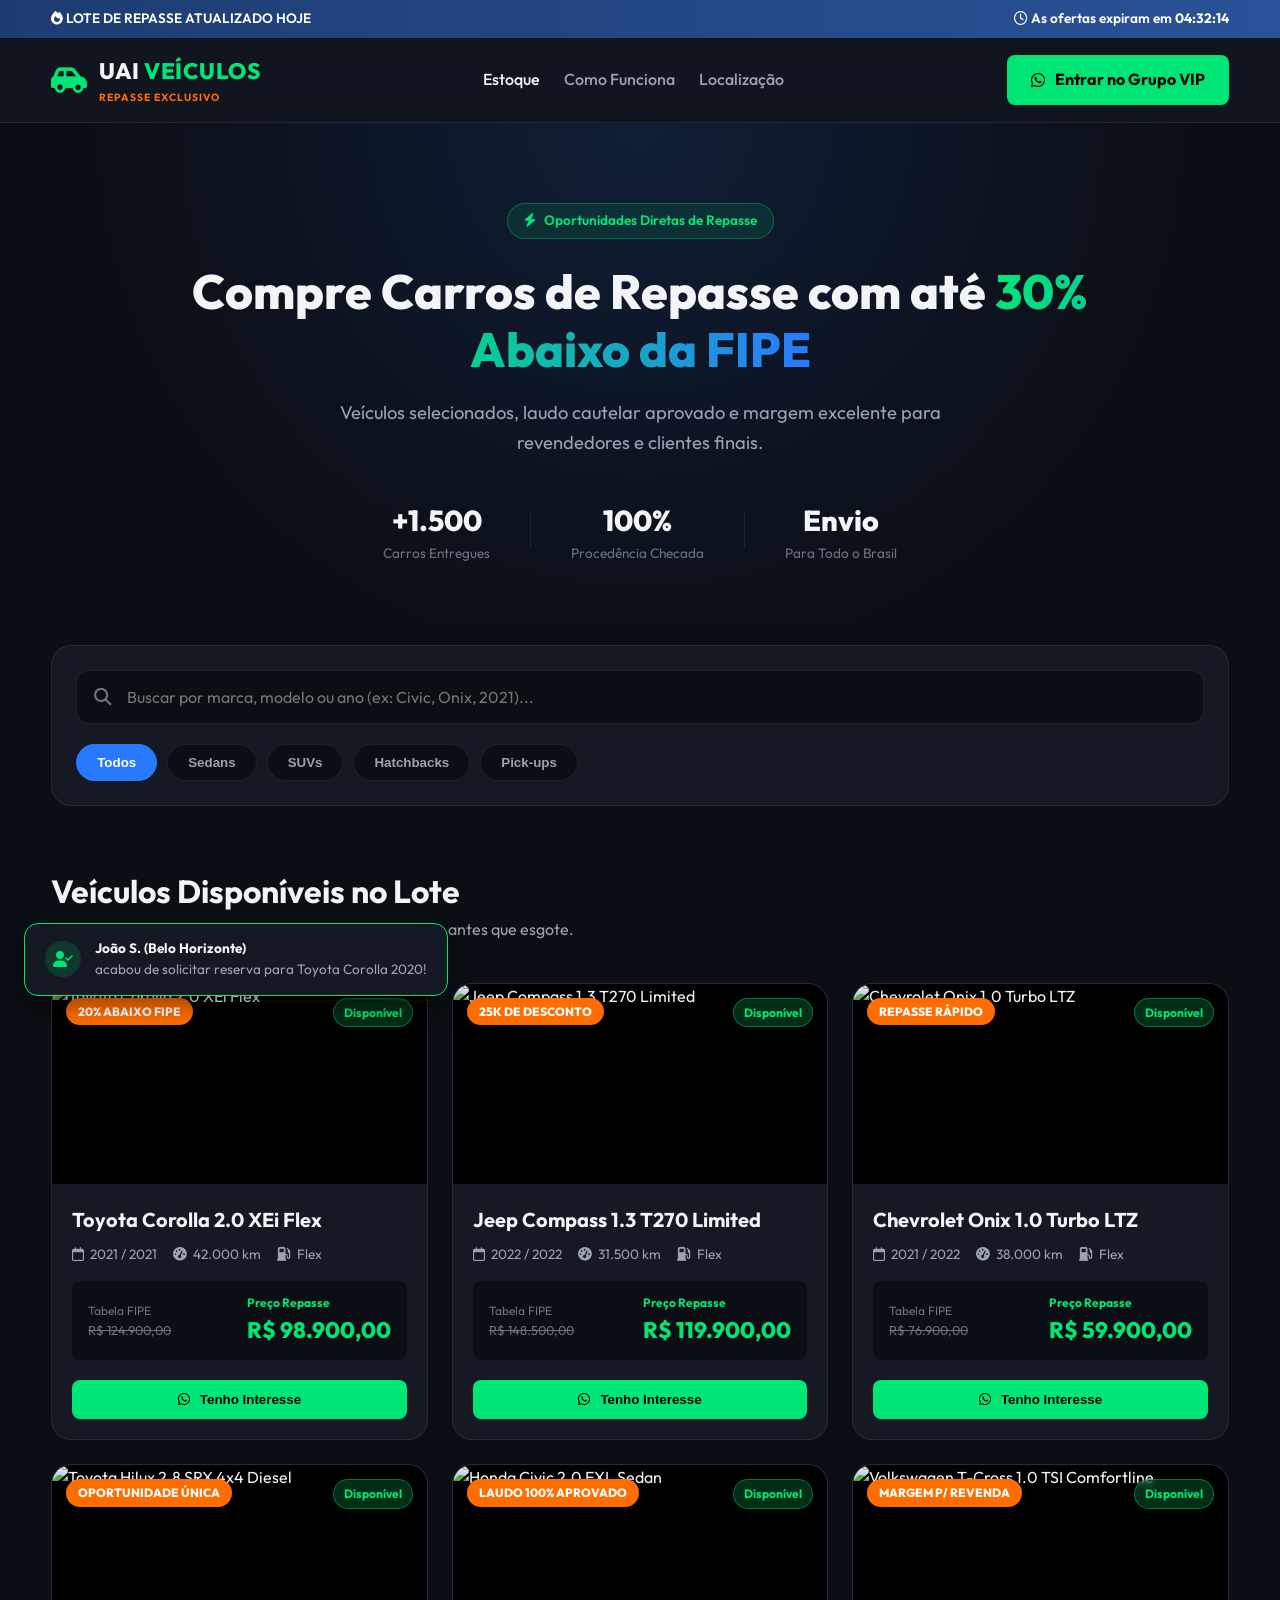
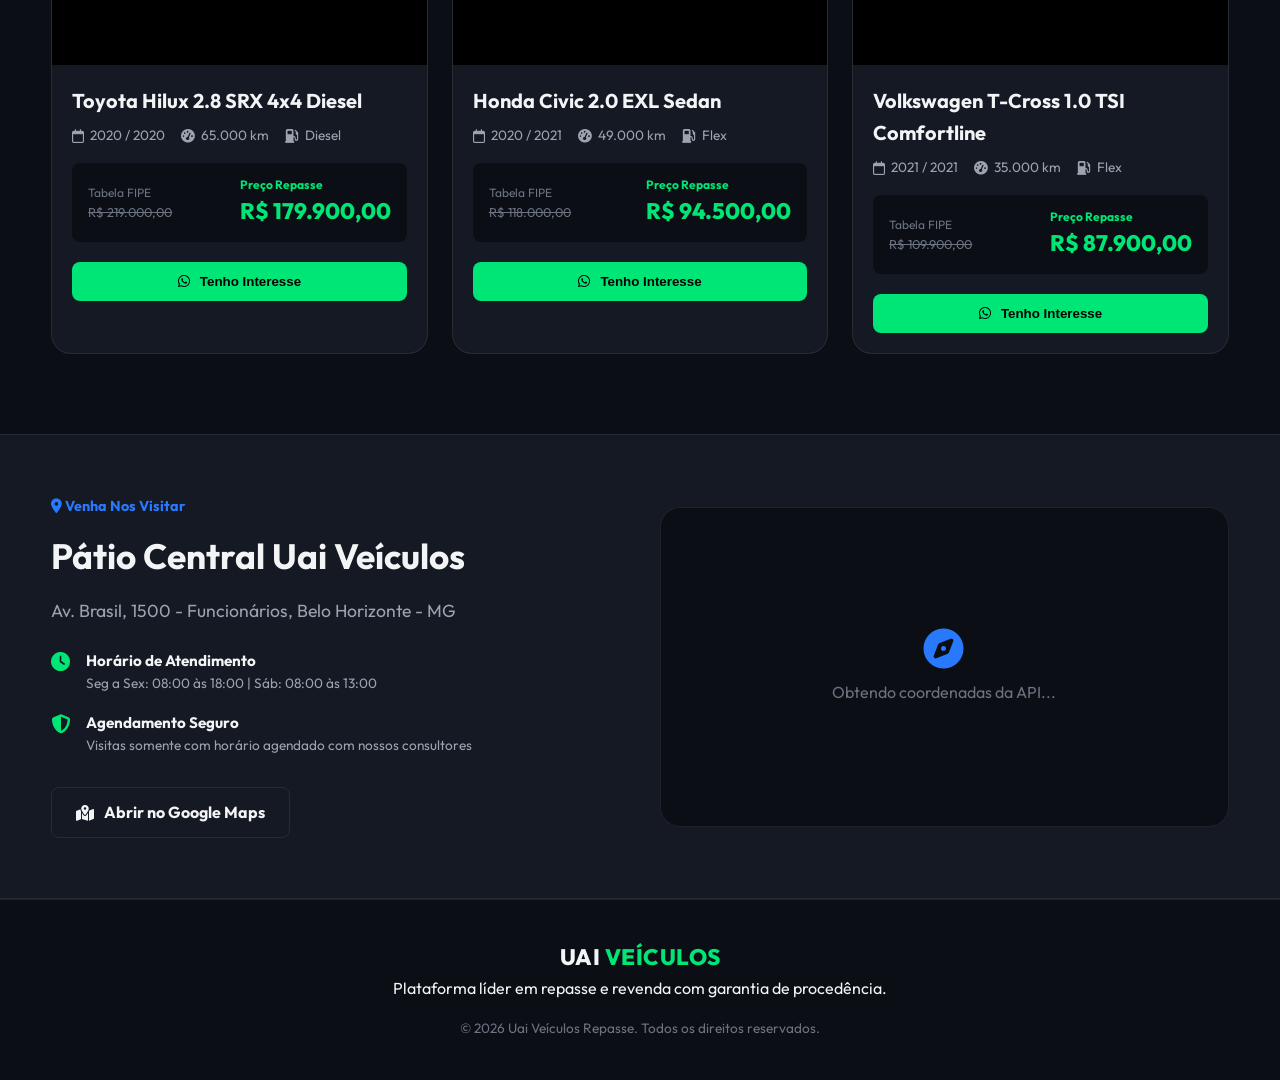
==== index.html @ 09f20ed5 "Initial commit - Uai Veiculos Repasse" ====
<!DOCTYPE html>
<html lang="pt-BR">
<head>
    <meta charset="UTF-8">
    <meta name="viewport" content="width=device-width, initial-scale=1.0">
    <title>Uai Veículos | Ofertas Exclusivas de Repasse</title>
    <meta name="description" content="Encontre veículos de repasse com preços imperdíveis abaixo da tabela FIPE na Uai Veículos. Seminovos e usados com transparência e garantia de procedência.">
    <!-- Google Fonts -->
    <link rel="preconnect" href="https://fonts.googleapis.com">
    <link rel="preconnect" href="https://fonts.gstatic.com" crossorigin>
    <link href="https://fonts.googleapis.com/css2?family=Outfit:wght@300;400;500;600;700;800&display=swap" rel="stylesheet">
    <!-- FontAwesome Icons -->
    <link rel="stylesheet" href="https://cdnjs.cloudflare.com/ajax/libs/font-awesome/6.4.0/css/all.min.css">
    <link rel="stylesheet" href="css/styles.css">
</head>
<body>

    <!-- Top Notice Bar -->
    <div class="top-bar">
        <div class="container top-bar-content">
            <span><i class="fa-solid fa-fire"></i> LOTE DE REPASSE ATUALIZADO HOJE</span>
            <span class="top-bar-timer"><i class="fa-regular fa-clock"></i> As ofertas expiram em <strong id="countdown">04:32:15</strong></span>
        </div>
    </div>

    <!-- Header Navigation -->
    <header class="header">
        <div class="container header-container">
            <a href="#" class="logo">
                <i class="fa-solid fa-car-side logo-icon"></i>
                <div class="logo-text">
                    <span class="brand-name">UAI <span>VEÍCULOS</span></span>
                    <span class="brand-tag">REPASSE EXCLUSIVO</span>
                </div>
            </a>
            <nav class="nav-links">
                <a href="#estoque" class="active">Estoque</a>
                <a href="#como-funciona">Como Funciona</a>
                <a href="#localizacao">Localização</a>
            </nav>
            <a href="https://wa.me/5531999999999?text=Olá,%20gostaria%20de%20receber%20a%20lista%20VIP%20de%20repasse" target="_blank" class="btn btn-whatsapp header-btn">
                <i class="fa-brands fa-whatsapp"></i> Entrar no Grupo VIP
            </a>
        </div>
    </header>

    <!-- Hero Section -->
    <section class="hero">
        <div class="container hero-content">
            <span class="hero-badge"><i class="fa-solid fa-bolt"></i> Oportunidades Diretas de Repasse</span>
            <h1 class="hero-title">Compre Carros de Repasse com até <span>30% Abaixo da FIPE</span></h1>
            <p class="hero-subtitle">Veículos selecionados, laudo cautelar aprovado e margem excelente para revendedores e clientes finais.</p>
            
            <div class="hero-stats">
                <div class="stat-item">
                    <span class="stat-number">+1.500</span>
                    <span class="stat-label">Carros Entregues</span>
                </div>
                <div class="stat-divider"></div>
                <div class="stat-item">
                    <span class="stat-number">100%</span>
                    <span class="stat-label">Procedência Checada</span>
                </div>
                <div class="stat-divider"></div>
                <div class="stat-item">
                    <span class="stat-number">Envio</span>
                    <span class="stat-label">Para Todo o Brasil</span>
                </div>
            </div>
        </div>
    </section>

    <!-- Search & Filter Section -->
    <section class="filter-section" id="estoque">
        <div class="container">
            <div class="filter-box">
                <div class="search-input-wrapper">
                    <i class="fa-solid fa-magnifying-glass search-icon"></i>
                    <input type="text" id="searchInput" placeholder="Buscar por marca, modelo ou ano (ex: Civic, Onix, 2021)...">
                </div>
                <div class="filter-chips">
                    <button class="chip active" data-filter="all">Todos</button>
                    <button class="chip" data-filter="sedan">Sedans</button>
                    <button class="chip" data-filter="suv">SUVs</button>
                    <button class="chip" data-filter="hatch">Hatchbacks</button>
                    <button class="chip" data-filter="picape">Pick-ups</button>
                </div>
            </div>
        </div>
    </section>

    <!-- Vehicles Catalog Grid -->
    <section class="catalog-section">
        <div class="container">
            <div class="section-header">
                <h2>Veículos Disponíveis no Lote</h2>
                <p>Estoque atualizado em tempo real. Garanta sua reserva antes que esgote.</p>
            </div>
            
            <div class="vehicle-grid" id="vehicleGrid">
                <!-- Vehicle Cards standard injected via JavaScript -->
            </div>
        </div>
    </section>

    <!-- Location & API Integration Section -->
    <section class="location-section" id="localizacao">
        <div class="container">
            <div class="location-card">
                <div class="location-info">
                    <span class="sub-title"><i class="fa-solid fa-location-dot"></i> Venha Nos Visitar</span>
                    <h2>Pátio Central Uai Veículos</h2>
                    <p class="address-text" id="addressText">Carregando endereço do pátio...</p>
                    
                    <div class="info-list">
                        <div class="info-item">
                            <i class="fa-solid fa-clock"></i>
                            <div>
                                <strong>Horário de Atendimento</strong>
                                <span>Seg a Sex: 08:00 às 18:00 | Sáb: 08:00 às 13:00</span>
                            </div>
                        </div>
                        <div class="info-item">
                            <i class="fa-solid fa-shield-halved"></i>
                            <div>
                                <strong>Agendamento Seguro</strong>
                                <span>Visitas somente com horário agendado com nossos consultores</span>
                            </div>
                        </div>
                    </div>

                    <a href="https://maps.google.com" target="_blank" class="btn btn-outline" id="gmapsBtn">
                        <i class="fa-solid fa-map-location-dot"></i> Abrir no Google Maps
                    </a>
                </div>

                <div class="location-map-wrapper">
                    <div class="map-placeholder" id="mapBox">
                        <i class="fa-solid fa-compass fa-spin map-icon"></i>
                        <span>Obtendo coordenadas da API...</span>
                    </div>
                </div>
            </div>
        </div>
    </section>

    <!-- Dynamic Proposal Modal (Pop-up) -->
    <div class="modal-overlay" id="leadModal">
        <div class="modal-card">
            <button class="modal-close" id="closeModal">&times;</button>
            <div class="modal-header">
                <span class="modal-badge"><i class="fa-solid fa-car"></i> Reserva Direta de Repasse</span>
                <h3 id="modalVehicleTitle">Nome do Veículo</h3>
                <p class="modal-price-line">Preço de Repasse: <strong id="modalVehiclePrice">R$ 0,00</strong></p>
            </div>
            <div class="modal-body">
                <form id="proposalForm">
                    <div class="form-group">
                        <label for="userName">Seu Nome Completo</label>
                        <input type="text" id="userName" placeholder="Ex: Marcelo Silva" required>
                    </div>
                    <div class="form-group">
                        <label for="userPhone">Seu WhatsApp com DDD</label>
                        <input type="tel" id="userPhone" placeholder="(31) 99999-9999" required>
                    </div>
                    <div class="form-group">
                        <label for="userCity">Sua Cidade / Estado</label>
                        <input type="text" id="userCity" placeholder="Ex: Belo Horizonte / MG" required>
                    </div>
                    <button type="submit" class="btn btn-whatsapp btn-full">
                        <i class="fa-brands fa-whatsapp"></i> Falar com Consultor e Garantir Reserva
                    </button>
                </form>
            </div>
        </div>
    </div>

    <!-- Live Social Proof Urgency Toast -->
    <div class="urgency-toast" id="urgencyToast">
        <div class="toast-icon"><i class="fa-solid fa-user-check"></i></div>
        <div class="toast-content">
            <strong id="toastUser">João S. (Belo Horizonte)</strong>
            <span id="toastAction">acabou de solicitar reserva para Toyota Corolla 2020!</span>
        </div>
    </div>

    <!-- Footer -->
    <footer class="footer">
        <div class="container footer-content">
            <div class="footer-brand">
                <div class="brand-name">UAI <span>VEÍCULOS</span></div>
                <p>Plataforma líder em repasse e revenda com garantia de procedência.</p>
            </div>
            <p class="copyright">&copy; 2026 Uai Veículos Repasse. Todos os direitos reservados.</p>
        </div>
    </footer>

    <script src="js/data.js"></script>
    <script src="js/app.js"></script>
</body>
</html>
---- css/styles.css ----
/* Global Styles & Variables */
:root {
    --bg-main: #0B0E14;
    --bg-card: #141923;
    --bg-card-hover: #1C2432;
    --accent-color: #00E676;
    --accent-hover: #00C853;
    --brand-blue: #2979FF;
    --brand-orange: #FF6D00;
    --text-primary: #F3F4F6;
    --text-secondary: #9CA3AF;
    --text-muted: #6B7280;
    --border-color: rgba(255, 255, 255, 0.08);
    --glass-bg: rgba(20, 25, 35, 0.75);
    --glass-border: rgba(255, 255, 255, 0.12);
    --radius-sm: 8px;
    --radius-md: 14px;
    --radius-lg: 20px;
    --font-family: 'Outfit', sans-serif;
    --shadow-glow: 0 0 25px rgba(0, 230, 118, 0.2);
}

* {
    margin: 0;
    padding: 0;
    box-sizing: border-box;
}

body {
    background-color: var(--bg-main);
    color: var(--text-primary);
    font-family: var(--font-family);
    line-height: 1.6;
    overflow-x: hidden;
}

.container {
    width: 92%;
    max-width: 1240px;
    margin: 0 auto;
}

/* Top Bar */
.top-bar {
    background: linear-gradient(90deg, #1e3c72 0%, #2a5298 100%);
    color: #fff;
    padding: 8px 0;
    font-size: 0.85rem;
    font-weight: 600;
}

.top-bar-content {
    display: flex;
    justify-content: space-between;
    align-items: center;
    flex-wrap: wrap;
    gap: 10px;
}

/* Header */
.header {
    position: sticky;
    top: 0;
    z-index: 100;
    background: var(--glass-bg);
    backdrop-filter: blur(12px);
    border-bottom: 1px solid var(--border-color);
    padding: 16px 0;
}

.header-container {
    display: flex;
    justify-content: space-between;
    align-items: center;
}

.logo {
    display: flex;
    align-items: center;
    gap: 12px;
    text-decoration: none;
    color: var(--text-primary);
}

.logo-icon {
    font-size: 1.8rem;
    color: var(--accent-color);
}

.logo-text {
    display: flex;
    flex-direction: column;
}

.brand-name {
    font-size: 1.4rem;
    font-weight: 800;
    letter-spacing: 0.5px;
}

.brand-name span {
    color: var(--accent-color);
}

.brand-tag {
    font-size: 0.65rem;
    font-weight: 700;
    color: var(--brand-orange);
    letter-spacing: 1px;
}

.nav-links {
    display: flex;
    gap: 24px;
}

.nav-links a {
    color: var(--text-secondary);
    text-decoration: none;
    font-weight: 500;
    transition: color 0.3s;
}

.nav-links a:hover, .nav-links a.active {
    color: var(--text-primary);
}

/* Buttons */
.btn {
    display: inline-flex;
    align-items: center;
    justify-content: center;
    gap: 10px;
    padding: 12px 24px;
    border-radius: var(--radius-sm);
    font-weight: 700;
    text-decoration: none;
    cursor: pointer;
    border: none;
    transition: all 0.3s ease;
}

.btn-whatsapp {
    background-color: var(--accent-color);
    color: #000;
}

.btn-whatsapp:hover {
    background-color: var(--accent-hover);
    box-shadow: var(--shadow-glow);
    transform: translateY(-2px);
}

.btn-outline {
    background: transparent;
    color: var(--text-primary);
    border: 1px solid var(--border-color);
}

.btn-outline:hover {
    background: var(--bg-card-hover);
    border-color: var(--text-secondary);
}

.btn-full {
    width: 100%;
}

/* Hero */
.hero {
    padding: 80px 0 60px;
    text-align: center;
    background: radial-gradient(circle at top center, rgba(41, 121, 255, 0.15) 0%, rgba(11, 14, 20, 0) 70%);
}

.hero-badge {
    display: inline-flex;
    align-items: center;
    gap: 8px;
    padding: 6px 16px;
    background: rgba(0, 230, 118, 0.1);
    border: 1px solid rgba(0, 230, 118, 0.3);
    color: var(--accent-color);
    border-radius: 30px;
    font-size: 0.85rem;
    font-weight: 600;
    margin-bottom: 24px;
}

.hero-title {
    font-size: 3rem;
    font-weight: 800;
    line-height: 1.2;
    max-width: 900px;
    margin: 0 auto 20px;
}

.hero-title span {
    background: linear-gradient(90deg, #00E676, #2979FF);
    -webkit-background-clip: text;
    -webkit-text-fill-color: transparent;
}

.hero-subtitle {
    font-size: 1.15rem;
    color: var(--text-secondary);
    max-width: 650px;
    margin: 0 auto 40px;
}

.hero-stats {
    display: flex;
    justify-content: center;
    align-items: center;
    gap: 40px;
    flex-wrap: wrap;
}

.stat-item {
    display: flex;
    flex-direction: column;
}

.stat-number {
    font-size: 1.8rem;
    font-weight: 800;
    color: var(--text-primary);
}

.stat-label {
    font-size: 0.85rem;
    color: var(--text-muted);
}

.stat-divider {
    width: 1px;
    height: 35px;
    background-color: var(--border-color);
}

/* Filter Section */
.filter-section {
    padding: 20px 0 40px;
}

.filter-box {
    background: var(--bg-card);
    border: 1px solid var(--border-color);
    padding: 24px;
    border-radius: var(--radius-lg);
    display: flex;
    flex-direction: column;
    gap: 20px;
}

.search-input-wrapper {
    position: relative;
    width: 100%;
}

.search-icon {
    position: absolute;
    left: 18px;
    top: 50%;
    transform: translateY(-50%);
    color: var(--text-muted);
    font-size: 1.1rem;
}

.search-input-wrapper input {
    width: 100%;
    padding: 16px 16px 16px 50px;
    background-color: var(--bg-main);
    border: 1px solid var(--border-color);
    border-radius: var(--radius-md);
    color: var(--text-primary);
    font-size: 1rem;
    font-family: inherit;
    outline: none;
    transition: border-color 0.3s;
}

.search-input-wrapper input:focus {
    border-color: var(--brand-blue);
}

.filter-chips {
    display: flex;
    gap: 10px;
    flex-wrap: wrap;
}

.chip {
    padding: 10px 20px;
    background: var(--bg-main);
    border: 1px solid var(--border-color);
    color: var(--text-secondary);
    border-radius: 30px;
    font-weight: 600;
    cursor: pointer;
    transition: all 0.3s;
}

.chip.active, .chip:hover {
    background: var(--brand-blue);
    color: #fff;
    border-color: var(--brand-blue);
}

/* Catalog Grid */
.catalog-section {
    padding: 20px 0 80px;
}

.section-header {
    margin-bottom: 40px;
}

.section-header h2 {
    font-size: 2rem;
    font-weight: 700;
}

.section-header p {
    color: var(--text-secondary);
}

.vehicle-grid {
    display: grid;
    grid-template-columns: repeat(auto-fill, minmax(320px, 1fr));
    gap: 24px;
}

.vehicle-card {
    background-color: var(--bg-card);
    border: 1px solid var(--border-color);
    border-radius: var(--radius-lg);
    overflow: hidden;
    transition: transform 0.3s, box-shadow 0.3s;
    display: flex;
    flex-direction: column;
}

.vehicle-card:hover {
    transform: translateY(-6px);
    box-shadow: 0 12px 30px rgba(0, 0, 0, 0.5);
    border-color: var(--glass-border);
}

.card-image-wrapper {
    position: relative;
    height: 200px;
    background-color: #000;
    overflow: hidden;
}

.card-image-wrapper img {
    width: 100%;
    height: 100%;
    object-fit: cover;
    transition: transform 0.5s;
}

.vehicle-card:hover .card-image-wrapper img {
    transform: scale(1.05);
}

.discount-badge {
    position: absolute;
    top: 14px;
    left: 14px;
    background-color: var(--brand-orange);
    color: #fff;
    font-weight: 800;
    font-size: 0.75rem;
    padding: 4px 12px;
    border-radius: 20px;
    text-transform: uppercase;
}

.status-badge {
    position: absolute;
    top: 14px;
    right: 14px;
    background-color: rgba(0, 230, 118, 0.2);
    color: var(--accent-color);
    border: 1px solid rgba(0, 230, 118, 0.4);
    font-weight: 700;
    font-size: 0.75rem;
    padding: 4px 10px;
    border-radius: 20px;
    backdrop-filter: blur(4px);
}

.card-content {
    padding: 20px;
    display: flex;
    flex-direction: column;
    flex-grow: 1;
}

.card-title {
    font-size: 1.25rem;
    font-weight: 700;
    margin-bottom: 8px;
}

.card-specs {
    display: flex;
    gap: 16px;
    font-size: 0.85rem;
    color: var(--text-secondary);
    margin-bottom: 16px;
}

.card-specs span {
    display: flex;
    align-items: center;
    gap: 6px;
}

.price-box {
    background: var(--bg-main);
    padding: 12px 16px;
    border-radius: var(--radius-sm);
    margin-bottom: 20px;
    display: flex;
    justify-content: space-between;
    align-items: center;
}

.fipe-price {
    font-size: 0.8rem;
    color: var(--text-muted);
    text-decoration: line-through;
}

.repasse-price {
    font-size: 1.4rem;
    font-weight: 800;
    color: var(--accent-color);
}

/* Location Section */
.location-section {
    padding: 60px 0;
    background: var(--bg-card);
    border-top: 1px solid var(--border-color);
    border-bottom: 1px solid var(--border-color);
}

.location-card {
    display: grid;
    grid-template-columns: 1fr 1fr;
    gap: 40px;
    align-items: center;
}

.location-info .sub-title {
    color: var(--brand-blue);
    font-weight: 700;
    font-size: 0.9rem;
    margin-bottom: 10px;
    display: block;
}

.location-info h2 {
    font-size: 2.2rem;
    margin-bottom: 12px;
}

.address-text {
    color: var(--text-secondary);
    margin-bottom: 24px;
    font-size: 1.1rem;
}

.info-list {
    display: flex;
    flex-direction: column;
    gap: 16px;
    margin-bottom: 30px;
}

.info-item {
    display: flex;
    gap: 16px;
    align-items: flex-start;
}

.info-item i {
    font-size: 1.2rem;
    color: var(--accent-color);
    margin-top: 4px;
}

.info-item div {
    display: flex;
    flex-direction: column;
}

.info-item strong {
    font-size: 0.95rem;
}

.info-item span {
    font-size: 0.85rem;
    color: var(--text-secondary);
}

.map-placeholder {
    height: 320px;
    background-color: var(--bg-main);
    border: 1px solid var(--border-color);
    border-radius: var(--radius-lg);
    display: flex;
    flex-direction: column;
    align-items: center;
    justify-content: center;
    gap: 12px;
    color: var(--text-muted);
}

.map-icon {
    font-size: 2.5rem;
    color: var(--brand-blue);
}

/* Dynamic Modal */
.modal-overlay {
    position: fixed;
    inset: 0;
    background: rgba(0, 0, 0, 0.8);
    backdrop-filter: blur(8px);
    z-index: 1000;
    display: flex;
    align-items: center;
    justify-content: center;
    opacity: 0;
    pointer-events: none;
    transition: opacity 0.3s ease;
}

.modal-overlay.active {
    opacity: 1;
    pointer-events: auto;
}

.modal-card {
    background: var(--bg-card);
    border: 1px solid var(--glass-border);
    border-radius: var(--radius-lg);
    width: 90%;
    max-width: 480px;
    padding: 30px;
    position: relative;
    transform: translateY(20px);
    transition: transform 0.3s ease;
}

.modal-overlay.active .modal-card {
    transform: translateY(0);
}

.modal-close {
    position: absolute;
    top: 20px;
    right: 20px;
    background: transparent;
    border: none;
    color: var(--text-muted);
    font-size: 1.5rem;
    cursor: pointer;
}

.modal-header {
    margin-bottom: 24px;
}

.modal-badge {
    font-size: 0.75rem;
    color: var(--brand-blue);
    font-weight: 700;
    text-transform: uppercase;
}

.modal-header h3 {
    font-size: 1.5rem;
    margin: 4px 0;
}

.modal-price-line {
    color: var(--text-secondary);
    font-size: 0.95rem;
}

.modal-price-line strong {
    color: var(--accent-color);
}

.form-group {
    margin-bottom: 16px;
}

.form-group label {
    display: block;
    font-size: 0.85rem;
    margin-bottom: 6px;
    color: var(--text-secondary);
}

.form-group input {
    width: 100%;
    padding: 12px;
    background: var(--bg-main);
    border: 1px solid var(--border-color);
    border-radius: var(--radius-sm);
    color: var(--text-primary);
    font-family: inherit;
    outline: none;
}

.form-group input:focus {
    border-color: var(--accent-color);
}

/* Urgency Toast */
.urgency-toast {
    position: fixed;
    bottom: 24px;
    left: 24px;
    background: var(--bg-card);
    border: 1px solid var(--accent-color);
    padding: 14px 20px;
    border-radius: var(--radius-md);
    display: flex;
    align-items: center;
    gap: 14px;
    box-shadow: 0 10px 25px rgba(0, 0, 0, 0.4);
    z-index: 990;
    transform: translateY(120px);
    transition: transform 0.4s cubic-bezier(0.175, 0.885, 0.32, 1.275);
}

.urgency-toast.show {
    transform: translateY(0);
}

.toast-icon {
    width: 36px;
    height: 36px;
    border-radius: 50%;
    background: rgba(0, 230, 118, 0.15);
    color: var(--accent-color);
    display: flex;
    align-items: center;
    justify-content: center;
}

.toast-content {
    display: flex;
    flex-direction: column;
    font-size: 0.85rem;
}

.toast-content strong {
    color: var(--text-primary);
}

.toast-content span {
    color: var(--text-secondary);
}

/* Footer */
.footer {
    padding: 40px 0;
    text-align: center;
    border-top: 1px solid var(--border-color);
}

.footer-content {
    display: flex;
    flex-direction: column;
    align-items: center;
    gap: 16px;
}

.copyright {
    font-size: 0.85rem;
    color: var(--text-muted);
}

/* Responsive */
@media (max-width: 768px) {
    .hero-title {
        font-size: 2rem;
    }

    .location-card {
        grid-template-columns: 1fr;
    }

    .nav-links {
        display: none;
    }
}
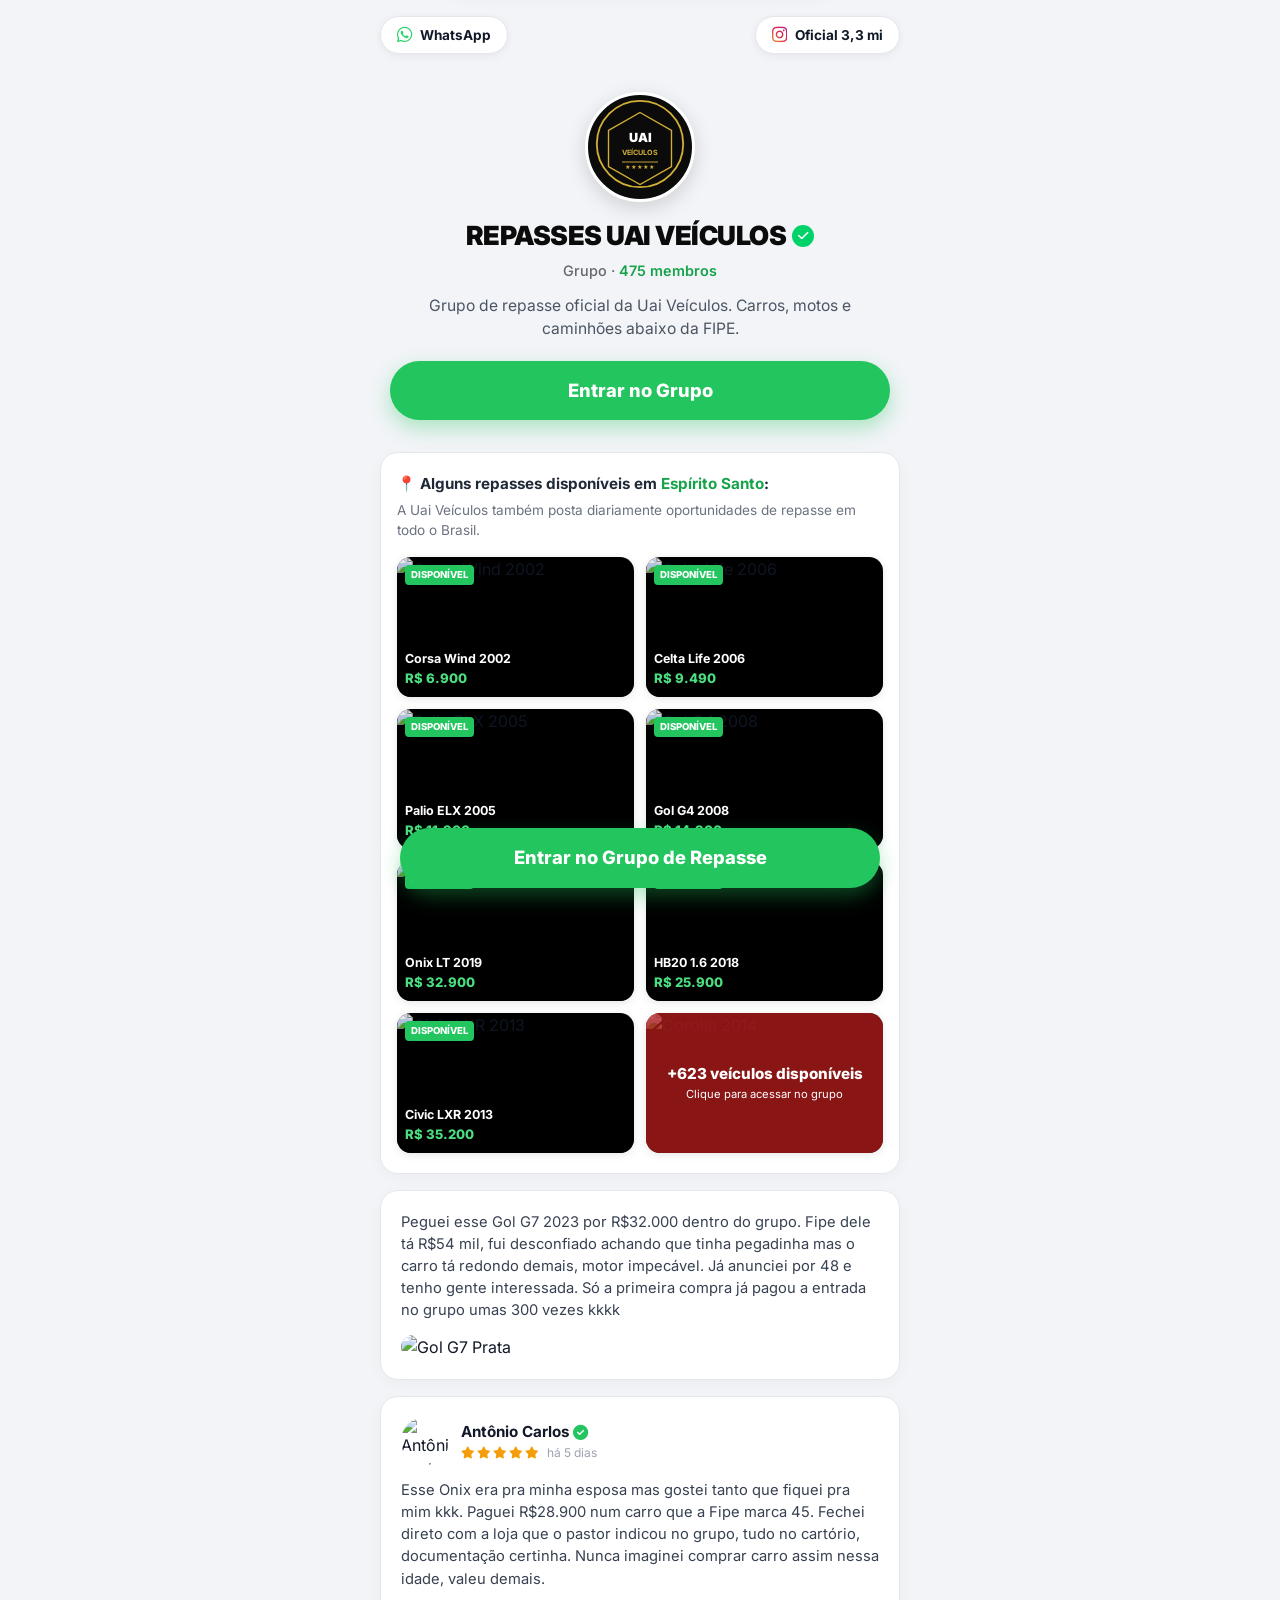
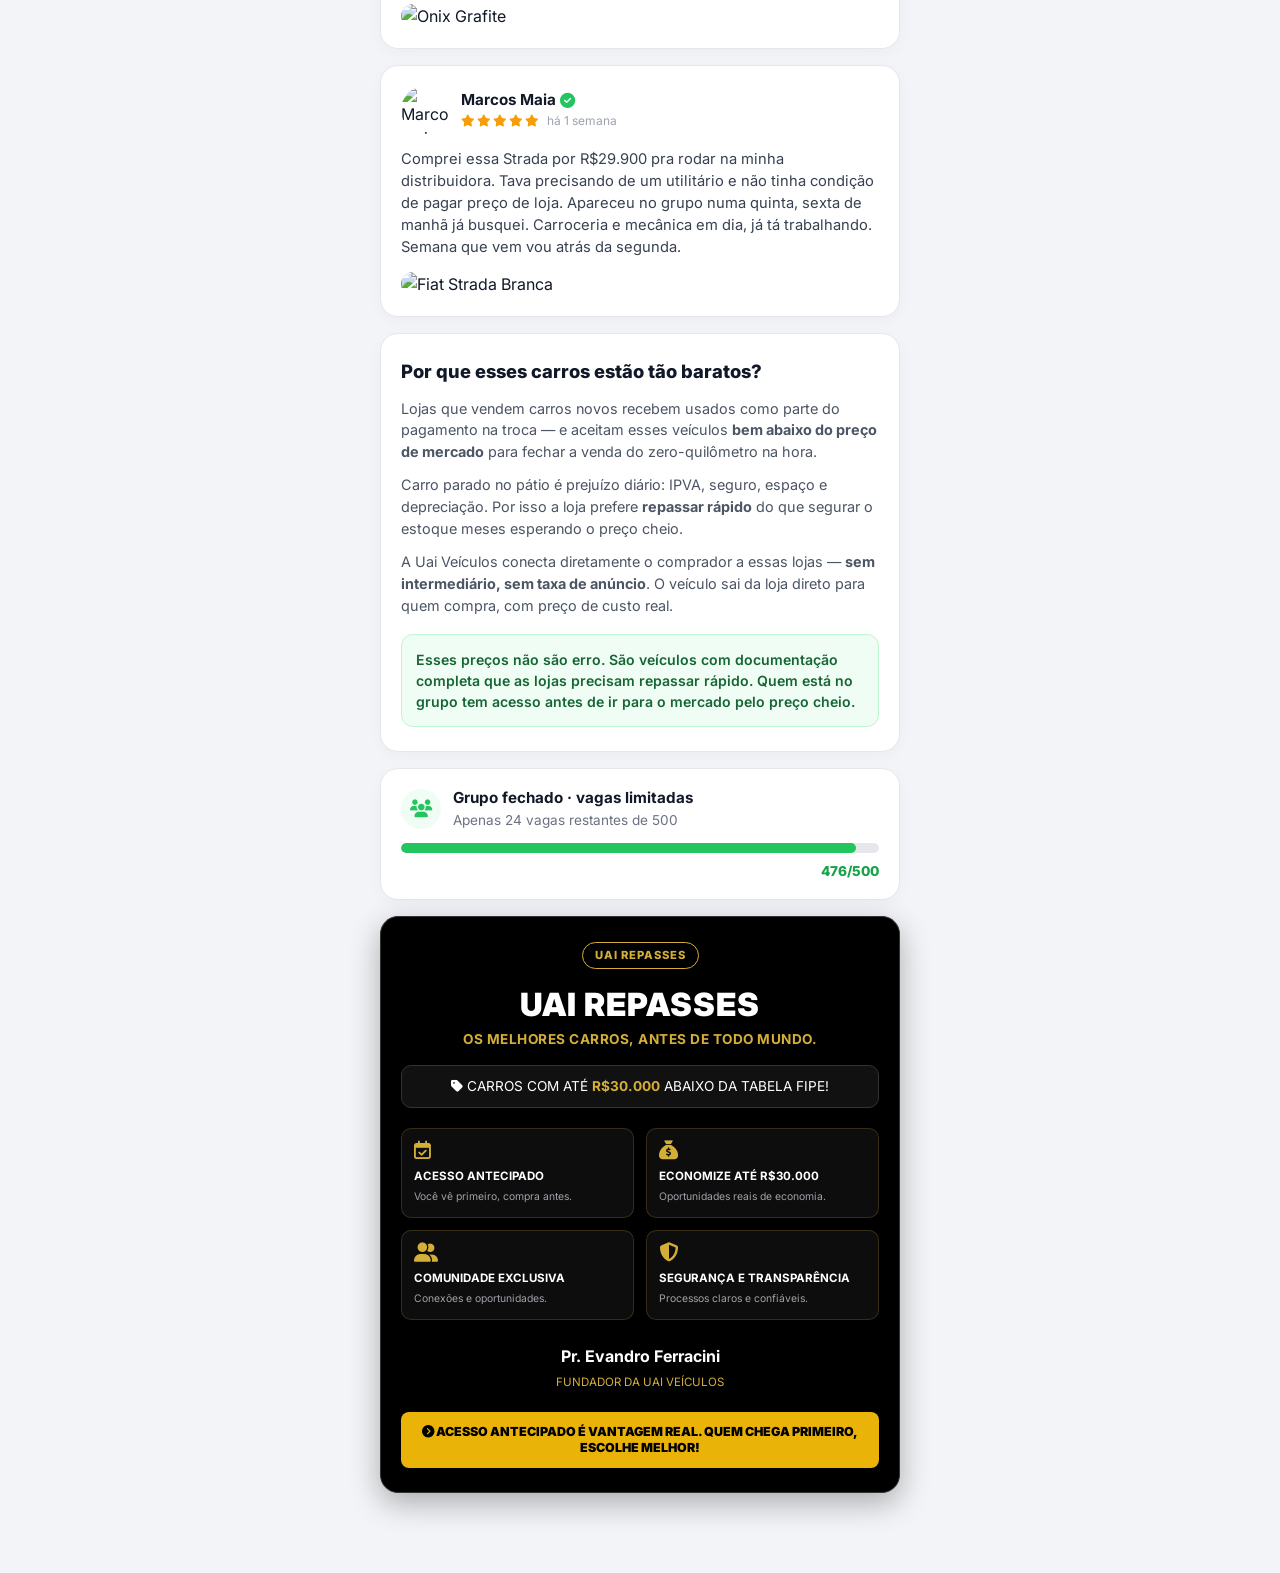
==== commit 9b3fb572: "Update site to 1:1 exact clone of Uai Veiculos repasse landing page" ====
--- a/index.html
+++ b/index.html
@@ -3,197 +3,215 @@
 <head>
     <meta charset="UTF-8">
     <meta name="viewport" content="width=device-width, initial-scale=1.0">
-    <title>Uai Veículos | Ofertas Exclusivas de Repasse</title>
-    <meta name="description" content="Encontre veículos de repasse com preços imperdíveis abaixo da tabela FIPE na Uai Veículos. Seminovos e usados com transparência e garantia de procedência.">
+    <title>REPASSES UAI VEÍCULOS | Grupo Oficial</title>
+    <meta name="description" content="Grupo de repasse oficial da Uai Veículos. Carros, motos e caminhões abaixo da FIPE.">
     <!-- Google Fonts -->
     <link rel="preconnect" href="https://fonts.googleapis.com">
     <link rel="preconnect" href="https://fonts.gstatic.com" crossorigin>
-    <link href="https://fonts.googleapis.com/css2?family=Outfit:wght@300;400;500;600;700;800&display=swap" rel="stylesheet">
+    <link href="https://fonts.googleapis.com/css2?family=Inter:wght@400;500;600;700;800;900&display=swap" rel="stylesheet">
     <!-- FontAwesome Icons -->
     <link rel="stylesheet" href="https://cdnjs.cloudflare.com/ajax/libs/font-awesome/6.4.0/css/all.min.css">
     <link rel="stylesheet" href="css/styles.css">
 </head>
 <body>
 
-    <!-- Top Notice Bar -->
-    <div class="top-bar">
-        <div class="container top-bar-content">
-            <span><i class="fa-solid fa-fire"></i> LOTE DE REPASSE ATUALIZADO HOJE</span>
-            <span class="top-bar-timer"><i class="fa-regular fa-clock"></i> As ofertas expiram em <strong id="countdown">04:32:15</strong></span>
+    <!-- Main Mobile/Tablet Centered Container -->
+    <main class="app-wrapper">
+
+        <!-- Top Header Buttons -->
+        <header class="top-nav">
+            <a href="https://wa.me/5531999999999" target="_blank" class="nav-pill nav-whatsapp">
+                <i class="fa-brands fa-whatsapp"></i> WhatsApp
+            </a>
+            <a href="https://instagram.com" target="_blank" class="nav-pill nav-instagram">
+                <i class="fa-brands fa-instagram"></i> Oficial 3,3 mi
+            </a>
+        </header>
+
+        <!-- Brand Profile Header -->
+        <section class="profile-header">
+            <div class="avatar-container">
+                <div class="avatar-badge">
+                    <svg viewBox="0 0 100 100" class="logo-svg">
+                        <circle cx="50" cy="50" r="48" fill="#0b0b0b" stroke="#d4af37" stroke-width="2"/>
+                        <polygon points="50,15 85,35 85,75 50,95 15,75 15,35" fill="none" stroke="#d4af37" stroke-width="1.5"/>
+                        <text x="50" y="48" font-family="'Inter', sans-serif" font-weight="900" font-size="14" fill="#ffffff" text-anchor="middle">UAI</text>
+                        <text x="50" y="62" font-family="'Inter', sans-serif" font-weight="700" font-size="8" fill="#d4af37" text-anchor="middle">VEÍCULOS</text>
+                        <path d="M30 70 L70 70" stroke="#d4af37" stroke-width="1"/>
+                        <text x="50" y="78" font-size="6" fill="#d4af37" text-anchor="middle">★★★★★</text>
+                    </svg>
+                </div>
+            </div>
+
+            <h1 class="profile-title">
+                REPASSES UAI VEÍCULOS 
+                <span class="verified-badge"><i class="fa-solid fa-check"></i></span>
+            </h1>
+
+            <div class="members-count">Grupo · <span>475 membros</span></div>
+
+            <p class="profile-description">
+                Grupo de repasse oficial da Uai Veículos. Carros, motos e caminhões abaixo da FIPE.
+            </p>
+
+            <a href="https://chat.whatsapp.com/" target="_blank" class="btn-main-cta">
+                Entrar no Grupo
+            </a>
+        </section>
+
+        <!-- Dynamic Location Available Cars Section -->
+        <section class="cars-card-section">
+            <div class="location-title-box">
+                <p>📍 Alguns repasses disponíveis em <strong id="userState">Espírito Santo</strong>:</p>
+                <span class="location-sub">A Uai Veículos também posta diariamente oportunidades de repasse em todo o Brasil.</span>
+            </div>
+
+            <div class="cars-grid" id="carsGrid">
+                <!-- 8 Car Cards injected dynamically -->
+            </div>
+        </section>
+
+        <!-- Social Proof Toast Notification (Floating) -->
+        <div class="toast-notification" id="toastNotice">
+            <div class="toast-avatar">
+                <img src="https://images.unsplash.com/photo-1534528741775-53994a69daeb?auto=format&fit=crop&w=150&q=80" alt="Usuário" id="toastImg">
+                <span class="toast-wa-icon"><i class="fa-brands fa-whatsapp"></i></span>
+            </div>
+            <div class="toast-body">
+                <strong id="toastName">Marcos Antônio Souza</strong>
+                <span>acabou de entrar no <strong class="text-green">Grupo de Repasses</strong></span>
+            </div>
         </div>
-    </div>
-
-    <!-- Header Navigation -->
-    <header class="header">
-        <div class="container header-container">
-            <a href="#" class="logo">
-                <i class="fa-solid fa-car-side logo-icon"></i>
-                <div class="logo-text">
-                    <span class="brand-name">UAI <span>VEÍCULOS</span></span>
-                    <span class="brand-tag">REPASSE EXCLUSIVO</span>
-                </div>
-            </a>
-            <nav class="nav-links">
-                <a href="#estoque" class="active">Estoque</a>
-                <a href="#como-funciona">Como Funciona</a>
-                <a href="#localizacao">Localização</a>
-            </nav>
-            <a href="https://wa.me/5531999999999?text=Olá,%20gostaria%20de%20receber%20a%20lista%20VIP%20de%20repasse" target="_blank" class="btn btn-whatsapp header-btn">
-                <i class="fa-brands fa-whatsapp"></i> Entrar no Grupo VIP
+
+        <!-- Testimonial 1 -->
+        <section class="testimonial-card">
+            <p class="testimonial-text">
+                Peguei esse Gol G7 2023 por R$32.000 dentro do grupo. Fipe dele tá R$54 mil, fui desconfiado achando que tinha pegadinha mas o carro tá redondo demais, motor impecável. Já anunciei por 48 e tenho gente interessada. Só a primeira compra já pagou a entrada no grupo umas 300 vezes kkkk
+            </p>
+            <div class="testimonial-img-box">
+                <img src="https://images.unsplash.com/photo-1541899481282-d53bffe3c35d?auto=format&fit=crop&w=800&q=80" alt="Gol G7 Prata">
+            </div>
+        </section>
+
+        <!-- Testimonial 2 -->
+        <section class="testimonial-card">
+            <div class="user-header">
+                <img src="https://images.unsplash.com/photo-1507003211169-0a1dd7228f2d?auto=format&fit=crop&w=150&q=80" alt="Antônio Carlos" class="user-avatar">
+                <div>
+                    <strong class="user-name">Antônio Carlos <i class="fa-solid fa-circle-check text-green"></i></strong>
+                    <div class="rating-stars">
+                        <i class="fa-solid fa-star"></i><i class="fa-solid fa-star"></i><i class="fa-solid fa-star"></i><i class="fa-solid fa-star"></i><i class="fa-solid fa-star"></i>
+                        <span>há 5 dias</span>
+                    </div>
+                </div>
+            </div>
+            <p class="testimonial-text">
+                Esse Onix era pra minha esposa mas gostei tanto que fiquei pra mim kkk. Paguei R$28.900 num carro que a Fipe marca 45. Fechei direto com a loja que o pastor indicou no grupo, tudo no cartório, documentação certinha. Nunca imaginei comprar carro assim nessa idade, valeu demais.
+            </p>
+            <div class="testimonial-img-box">
+                <img src="https://images.unsplash.com/photo-1552519507-da3b142c6e3d?auto=format&fit=crop&w=800&q=80" alt="Onix Grafite">
+            </div>
+        </section>
+
+        <!-- Testimonial 3 -->
+        <section class="testimonial-card">
+            <div class="user-header">
+                <img src="https://images.unsplash.com/photo-1500648767791-00dcc994a43e?auto=format&fit=crop&w=150&q=80" alt="Marcos Maia" class="user-avatar">
+                <div>
+                    <strong class="user-name">Marcos Maia <i class="fa-solid fa-circle-check text-green"></i></strong>
+                    <div class="rating-stars">
+                        <i class="fa-solid fa-star"></i><i class="fa-solid fa-star"></i><i class="fa-solid fa-star"></i><i class="fa-solid fa-star"></i><i class="fa-solid fa-star"></i>
+                        <span>há 1 semana</span>
+                    </div>
+                </div>
+            </div>
+            <p class="testimonial-text">
+                Comprei essa Strada por R$29.900 pra rodar na minha distribuidora. Tava precisando de um utilitário e não tinha condição de pagar preço de loja. Apareceu no grupo numa quinta, sexta de manhã já busquei. Carroceria e mecânica em dia, já tá trabalhando. Semana que vem vou atrás da segunda.
+            </p>
+            <div class="testimonial-img-box">
+                <img src="https://images.unsplash.com/photo-1559416523-140ddc3d238c?auto=format&fit=crop&w=800&q=80" alt="Fiat Strada Branca">
+            </div>
+        </section>
+
+        <!-- FAQ Box: Why are these cars so cheap? -->
+        <section class="faq-card">
+            <h2>Por que esses carros estão tão baratos?</h2>
+            <p>Lojas que vendem carros novos recebem usados como parte do pagamento na troca — e aceitam esses veículos <strong>bem abaixo do preço de mercado</strong> para fechar a venda do zero-quilômetro na hora.</p>
+            <p>Carro parado no pátio é prejuízo diário: IPVA, seguro, espaço e depreciação. Por isso a loja prefere <strong>repassar rápido</strong> do que segurar o estoque meses esperando o preço cheio.</p>
+            <p>A Uai Veículos conecta diretamente o comprador a essas lojas — <strong>sem intermediário, sem taxa de anúncio</strong>. O veículo sai da loja direto para quem compra, com preço de custo real.</p>
+
+            <div class="green-callout">
+                Esses preços não são erro. São veículos com documentação completa que as lojas precisam repassar rápido. Quem está no grupo tem acesso antes de ir para o mercado pelo preço cheio.
+            </div>
+        </section>
+
+        <!-- Progress Bar Box -->
+        <section class="progress-card">
+            <div class="progress-header">
+                <div class="group-icon-box"><i class="fa-solid fa-users text-green"></i></div>
+                <div>
+                    <strong>Grupo fechado · vagas limitadas</strong>
+                    <span class="vagas-text">Apenas <span id="vagasCount">24</span> vagas restantes de 500</span>
+                </div>
+            </div>
+            <div class="progress-bar-bg">
+                <div class="progress-bar-fill" style="width: 95.2%;"></div>
+            </div>
+            <div class="progress-footer">
+                <span>476/500</span>
+            </div>
+        </section>
+
+        <!-- Official Banner Graphic Section -->
+        <section class="banner-card">
+            <div class="banner-inner">
+                <div class="banner-badge">UAI REPASSES</div>
+                <h2>UAI REPASSES</h2>
+                <h3>OS MELHORES CARROS, ANTES DE TODO MUNDO.</h3>
+                <div class="fipe-tag"><i class="fa-solid fa-tag"></i> CARROS COM ATÉ <strong>R$30.000</strong> ABAIXO DA TABELA FIPE!</div>
+
+                <div class="banner-grid-features">
+                    <div class="feat-item">
+                        <i class="fa-regular fa-calendar-check"></i>
+                        <strong>ACESSO ANTECIPADO</strong>
+                        <span>Você vê primeiro, compra antes.</span>
+                    </div>
+                    <div class="feat-item">
+                        <i class="fa-solid fa-sack-dollar"></i>
+                        <strong>ECONOMIZE ATÉ R$30.000</strong>
+                        <span>Oportunidades reais de economia.</span>
+                    </div>
+                    <div class="feat-item">
+                        <i class="fa-solid fa-user-group"></i>
+                        <strong>COMUNIDADE EXCLUSIVA</strong>
+                        <span>Conexões e oportunidades.</span>
+                    </div>
+                    <div class="feat-item">
+                        <i class="fa-solid fa-shield-halved"></i>
+                        <strong>SEGURANÇA E TRANSPARÊNCIA</strong>
+                        <span>Processos claros e confiáveis.</span>
+                    </div>
+                </div>
+
+                <div class="founder-info">
+                    <strong>Pr. Evandro Ferracini</strong>
+                    <span>FUNDADOR DA UAI VEÍCULOS</span>
+                </div>
+
+                <a href="https://chat.whatsapp.com/" target="_blank" class="yellow-cta">
+                    <i class="fa-solid fa-circle-chevron-right"></i> ACESSO ANTECIPADO É VANTAGEM REAL. QUEM CHEGA PRIMEIRO, ESCOLHE MELHOR!
+                </a>
+            </div>
+        </section>
+
+        <!-- Final Floating CTA Button -->
+        <div class="bottom-sticky-cta">
+            <a href="https://chat.whatsapp.com/" target="_blank" class="btn-main-cta">
+                Entrar no Grupo de Repasse
             </a>
         </div>
-    </header>
-
-    <!-- Hero Section -->
-    <section class="hero">
-        <div class="container hero-content">
-            <span class="hero-badge"><i class="fa-solid fa-bolt"></i> Oportunidades Diretas de Repasse</span>
-            <h1 class="hero-title">Compre Carros de Repasse com até <span>30% Abaixo da FIPE</span></h1>
-            <p class="hero-subtitle">Veículos selecionados, laudo cautelar aprovado e margem excelente para revendedores e clientes finais.</p>
-            
-            <div class="hero-stats">
-                <div class="stat-item">
-                    <span class="stat-number">+1.500</span>
-                    <span class="stat-label">Carros Entregues</span>
-                </div>
-                <div class="stat-divider"></div>
-                <div class="stat-item">
-                    <span class="stat-number">100%</span>
-                    <span class="stat-label">Procedência Checada</span>
-                </div>
-                <div class="stat-divider"></div>
-                <div class="stat-item">
-                    <span class="stat-number">Envio</span>
-                    <span class="stat-label">Para Todo o Brasil</span>
-                </div>
-            </div>
-        </div>
-    </section>
-
-    <!-- Search & Filter Section -->
-    <section class="filter-section" id="estoque">
-        <div class="container">
-            <div class="filter-box">
-                <div class="search-input-wrapper">
-                    <i class="fa-solid fa-magnifying-glass search-icon"></i>
-                    <input type="text" id="searchInput" placeholder="Buscar por marca, modelo ou ano (ex: Civic, Onix, 2021)...">
-                </div>
-                <div class="filter-chips">
-                    <button class="chip active" data-filter="all">Todos</button>
-                    <button class="chip" data-filter="sedan">Sedans</button>
-                    <button class="chip" data-filter="suv">SUVs</button>
-                    <button class="chip" data-filter="hatch">Hatchbacks</button>
-                    <button class="chip" data-filter="picape">Pick-ups</button>
-                </div>
-            </div>
-        </div>
-    </section>
-
-    <!-- Vehicles Catalog Grid -->
-    <section class="catalog-section">
-        <div class="container">
-            <div class="section-header">
-                <h2>Veículos Disponíveis no Lote</h2>
-                <p>Estoque atualizado em tempo real. Garanta sua reserva antes que esgote.</p>
-            </div>
-            
-            <div class="vehicle-grid" id="vehicleGrid">
-                <!-- Vehicle Cards standard injected via JavaScript -->
-            </div>
-        </div>
-    </section>
-
-    <!-- Location & API Integration Section -->
-    <section class="location-section" id="localizacao">
-        <div class="container">
-            <div class="location-card">
-                <div class="location-info">
-                    <span class="sub-title"><i class="fa-solid fa-location-dot"></i> Venha Nos Visitar</span>
-                    <h2>Pátio Central Uai Veículos</h2>
-                    <p class="address-text" id="addressText">Carregando endereço do pátio...</p>
-                    
-                    <div class="info-list">
-                        <div class="info-item">
-                            <i class="fa-solid fa-clock"></i>
-                            <div>
-                                <strong>Horário de Atendimento</strong>
-                                <span>Seg a Sex: 08:00 às 18:00 | Sáb: 08:00 às 13:00</span>
-                            </div>
-                        </div>
-                        <div class="info-item">
-                            <i class="fa-solid fa-shield-halved"></i>
-                            <div>
-                                <strong>Agendamento Seguro</strong>
-                                <span>Visitas somente com horário agendado com nossos consultores</span>
-                            </div>
-                        </div>
-                    </div>
-
-                    <a href="https://maps.google.com" target="_blank" class="btn btn-outline" id="gmapsBtn">
-                        <i class="fa-solid fa-map-location-dot"></i> Abrir no Google Maps
-                    </a>
-                </div>
-
-                <div class="location-map-wrapper">
-                    <div class="map-placeholder" id="mapBox">
-                        <i class="fa-solid fa-compass fa-spin map-icon"></i>
-                        <span>Obtendo coordenadas da API...</span>
-                    </div>
-                </div>
-            </div>
-        </div>
-    </section>
-
-    <!-- Dynamic Proposal Modal (Pop-up) -->
-    <div class="modal-overlay" id="leadModal">
-        <div class="modal-card">
-            <button class="modal-close" id="closeModal">&times;</button>
-            <div class="modal-header">
-                <span class="modal-badge"><i class="fa-solid fa-car"></i> Reserva Direta de Repasse</span>
-                <h3 id="modalVehicleTitle">Nome do Veículo</h3>
-                <p class="modal-price-line">Preço de Repasse: <strong id="modalVehiclePrice">R$ 0,00</strong></p>
-            </div>
-            <div class="modal-body">
-                <form id="proposalForm">
-                    <div class="form-group">
-                        <label for="userName">Seu Nome Completo</label>
-                        <input type="text" id="userName" placeholder="Ex: Marcelo Silva" required>
-                    </div>
-                    <div class="form-group">
-                        <label for="userPhone">Seu WhatsApp com DDD</label>
-                        <input type="tel" id="userPhone" placeholder="(31) 99999-9999" required>
-                    </div>
-                    <div class="form-group">
-                        <label for="userCity">Sua Cidade / Estado</label>
-                        <input type="text" id="userCity" placeholder="Ex: Belo Horizonte / MG" required>
-                    </div>
-                    <button type="submit" class="btn btn-whatsapp btn-full">
-                        <i class="fa-brands fa-whatsapp"></i> Falar com Consultor e Garantir Reserva
-                    </button>
-                </form>
-            </div>
-        </div>
-    </div>
-
-    <!-- Live Social Proof Urgency Toast -->
-    <div class="urgency-toast" id="urgencyToast">
-        <div class="toast-icon"><i class="fa-solid fa-user-check"></i></div>
-        <div class="toast-content">
-            <strong id="toastUser">João S. (Belo Horizonte)</strong>
-            <span id="toastAction">acabou de solicitar reserva para Toyota Corolla 2020!</span>
-        </div>
-    </div>
-
-    <!-- Footer -->
-    <footer class="footer">
-        <div class="container footer-content">
-            <div class="footer-brand">
-                <div class="brand-name">UAI <span>VEÍCULOS</span></div>
-                <p>Plataforma líder em repasse e revenda com garantia de procedência.</p>
-            </div>
-            <p class="copyright">&copy; 2026 Uai Veículos Repasse. Todos os direitos reservados.</p>
-        </div>
-    </footer>
+
+    </main>
 
     <script src="js/data.js"></script>
     <script src="js/app.js"></script>
--- a/css/styles.css
+++ b/css/styles.css
@@ -1,23 +1,18 @@
-/* Global Styles & Variables */
+/* 1:1 Exact Clone CSS for Repasses Uai Veículos */
 :root {
-    --bg-main: #0B0E14;
-    --bg-card: #141923;
-    --bg-card-hover: #1C2432;
-    --accent-color: #00E676;
-    --accent-hover: #00C853;
-    --brand-blue: #2979FF;
-    --brand-orange: #FF6D00;
-    --text-primary: #F3F4F6;
-    --text-secondary: #9CA3AF;
-    --text-muted: #6B7280;
-    --border-color: rgba(255, 255, 255, 0.08);
-    --glass-bg: rgba(20, 25, 35, 0.75);
-    --glass-border: rgba(255, 255, 255, 0.12);
-    --radius-sm: 8px;
-    --radius-md: 14px;
-    --radius-lg: 20px;
-    --font-family: 'Outfit', sans-serif;
-    --shadow-glow: 0 0 25px rgba(0, 230, 118, 0.2);
+    --bg-page: #f2f4f7;
+    --card-bg: #ffffff;
+    --text-dark: #111827;
+    --text-gray: #4b5563;
+    --text-muted: #6b7280;
+    --brand-green: #16a34a;
+    --brand-green-hover: #15803d;
+    --whatsapp-green: #25d366;
+    --verified-blue: #22c55e;
+    --gold-accent: #d4af37;
+    --border-light: #e5e7eb;
+    --radius-card: 18px;
+    --font: 'Inter', sans-serif;
 }
 
 * {
@@ -27,680 +22,609 @@
 }
 
 body {
-    background-color: var(--bg-main);
-    color: var(--text-primary);
-    font-family: var(--font-family);
-    line-height: 1.6;
-    overflow-x: hidden;
-}
-
-.container {
-    width: 92%;
-    max-width: 1240px;
-    margin: 0 auto;
-}
-
-/* Top Bar */
-.top-bar {
-    background: linear-gradient(90deg, #1e3c72 0%, #2a5298 100%);
-    color: #fff;
-    padding: 8px 0;
-    font-size: 0.85rem;
-    font-weight: 600;
-}
-
-.top-bar-content {
+    background-color: var(--bg-page);
+    color: var(--text-dark);
+    font-family: var(--font);
+    line-height: 1.5;
+    display: flex;
+    justify-content: center;
+    padding: 16px 8px 80px;
+}
+
+/* App Wrapper for Centered Landing Page */
+.app-wrapper {
+    width: 100%;
+    max-width: 520px;
+    display: flex;
+    flex-direction: column;
+    gap: 16px;
+}
+
+/* Header Pills */
+.top-nav {
     display: flex;
     justify-content: space-between;
     align-items: center;
-    flex-wrap: wrap;
     gap: 10px;
-}
-
-/* Header */
-.header {
-    position: sticky;
-    top: 0;
-    z-index: 100;
-    background: var(--glass-bg);
-    backdrop-filter: blur(12px);
-    border-bottom: 1px solid var(--border-color);
-    padding: 16px 0;
-}
-
-.header-container {
-    display: flex;
-    justify-content: space-between;
-    align-items: center;
-}
-
-.logo {
-    display: flex;
-    align-items: center;
-    gap: 12px;
-    text-decoration: none;
-    color: var(--text-primary);
-}
-
-.logo-icon {
-    font-size: 1.8rem;
-    color: var(--accent-color);
-}
-
-.logo-text {
-    display: flex;
-    flex-direction: column;
-}
-
-.brand-name {
-    font-size: 1.4rem;
-    font-weight: 800;
-    letter-spacing: 0.5px;
-}
-
-.brand-name span {
-    color: var(--accent-color);
-}
-
-.brand-tag {
-    font-size: 0.65rem;
-    font-weight: 700;
-    color: var(--brand-orange);
-    letter-spacing: 1px;
-}
-
-.nav-links {
-    display: flex;
-    gap: 24px;
-}
-
-.nav-links a {
-    color: var(--text-secondary);
-    text-decoration: none;
-    font-weight: 500;
-    transition: color 0.3s;
-}
-
-.nav-links a:hover, .nav-links a.active {
-    color: var(--text-primary);
-}
-
-/* Buttons */
-.btn {
+    margin-bottom: 12px;
+}
+
+.nav-pill {
     display: inline-flex;
     align-items: center;
-    justify-content: center;
-    gap: 10px;
-    padding: 12px 24px;
-    border-radius: var(--radius-sm);
-    font-weight: 700;
-    text-decoration: none;
-    cursor: pointer;
-    border: none;
-    transition: all 0.3s ease;
-}
-
-.btn-whatsapp {
-    background-color: var(--accent-color);
-    color: #000;
-}
-
-.btn-whatsapp:hover {
-    background-color: var(--accent-hover);
-    box-shadow: var(--shadow-glow);
-    transform: translateY(-2px);
-}
-
-.btn-outline {
-    background: transparent;
-    color: var(--text-primary);
-    border: 1px solid var(--border-color);
-}
-
-.btn-outline:hover {
-    background: var(--bg-card-hover);
-    border-color: var(--text-secondary);
-}
-
-.btn-full {
-    width: 100%;
-}
-
-/* Hero */
-.hero {
-    padding: 80px 0 60px;
-    text-align: center;
-    background: radial-gradient(circle at top center, rgba(41, 121, 255, 0.15) 0%, rgba(11, 14, 20, 0) 70%);
-}
-
-.hero-badge {
-    display: inline-flex;
-    align-items: center;
     gap: 8px;
-    padding: 6px 16px;
-    background: rgba(0, 230, 118, 0.1);
-    border: 1px solid rgba(0, 230, 118, 0.3);
-    color: var(--accent-color);
+    background: #ffffff;
+    padding: 8px 16px;
     border-radius: 30px;
     font-size: 0.85rem;
-    font-weight: 600;
-    margin-bottom: 24px;
-}
-
-.hero-title {
-    font-size: 3rem;
-    font-weight: 800;
-    line-height: 1.2;
-    max-width: 900px;
-    margin: 0 auto 20px;
-}
-
-.hero-title span {
-    background: linear-gradient(90deg, #00E676, #2979FF);
+    font-weight: 700;
+    color: var(--text-dark);
+    text-decoration: none;
+    box-shadow: 0 2px 8px rgba(0,0,0,0.06);
+    border: 1px solid var(--border-light);
+}
+
+.nav-whatsapp i {
+    color: var(--whatsapp-green);
+    font-size: 1.1rem;
+}
+
+.nav-instagram i {
+    background: linear-gradient(45deg, #f09433, #e6683c, #dc2743, #cc2366, #bc1888);
     -webkit-background-clip: text;
     -webkit-text-fill-color: transparent;
-}
-
-.hero-subtitle {
+    font-size: 1.1rem;
+}
+
+/* Profile Header Section */
+.profile-header {
+    text-align: center;
+    display: flex;
+    flex-direction: column;
+    align-items: center;
+    padding: 10px 10px 16px;
+}
+
+.avatar-container {
+    width: 110px;
+    height: 110px;
+    border-radius: 50%;
+    background: #0b0b0b;
+    display: flex;
+    align-items: center;
+    justify-content: center;
+    margin-bottom: 14px;
+    box-shadow: 0 6px 20px rgba(0,0,0,0.15);
+    border: 3px solid #ffffff;
+}
+
+.logo-svg {
+    width: 90px;
+    height: 90px;
+}
+
+.profile-title {
+    font-size: 1.65rem;
+    font-weight: 900;
+    letter-spacing: -0.5px;
+    display: flex;
+    align-items: center;
+    justify-content: center;
+    gap: 6px;
+    margin-bottom: 4px;
+    color: #0b0b0b;
+}
+
+.verified-badge {
+    display: inline-flex;
+    align-items: center;
+    justify-content: center;
+    width: 22px;
+    height: 22px;
+    background-color: #00d26a;
+    color: #fff;
+    border-radius: 50%;
+    font-size: 0.75rem;
+}
+
+.members-count {
+    font-size: 0.9rem;
+    color: #65676b;
+    margin-bottom: 12px;
+    font-weight: 500;
+}
+
+.members-count span {
+    color: #16a34a;
+    font-weight: 600;
+}
+
+.profile-description {
+    font-size: 0.98rem;
+    color: #4b5563;
+    max-width: 440px;
+    margin-bottom: 20px;
+    font-weight: 400;
+}
+
+.btn-main-cta {
+    width: 100%;
+    background-color: #22c55e;
+    color: #ffffff;
     font-size: 1.15rem;
-    color: var(--text-secondary);
-    max-width: 650px;
-    margin: 0 auto 40px;
-}
-
-.hero-stats {
-    display: flex;
-    justify-content: center;
-    align-items: center;
-    gap: 40px;
-    flex-wrap: wrap;
-}
-
-.stat-item {
-    display: flex;
-    flex-direction: column;
-}
-
-.stat-number {
-    font-size: 1.8rem;
     font-weight: 800;
-    color: var(--text-primary);
-}
-
-.stat-label {
+    padding: 16px;
+    border-radius: 35px;
+    text-decoration: none;
+    text-align: center;
+    box-shadow: 0 8px 20px rgba(34, 197, 94, 0.35);
+    transition: transform 0.2s, background-color 0.2s;
+    display: block;
+}
+
+.btn-main-cta:hover {
+    background-color: #16a34a;
+    transform: translateY(-2px);
+}
+
+/* Cars Card Section */
+.cars-card-section {
+    background: #ffffff;
+    border-radius: var(--radius-card);
+    padding: 20px 16px;
+    box-shadow: 0 4px 15px rgba(0,0,0,0.03);
+    border: 1px solid var(--border-light);
+}
+
+.location-title-box {
+    margin-bottom: 16px;
+}
+
+.location-title-box p {
+    font-size: 0.95rem;
+    font-weight: 700;
+    color: #1f2937;
+}
+
+.location-title-box p strong {
+    color: #16a34a;
+}
+
+.location-sub {
     font-size: 0.85rem;
-    color: var(--text-muted);
-}
-
-.stat-divider {
-    width: 1px;
-    height: 35px;
-    background-color: var(--border-color);
-}
-
-/* Filter Section */
-.filter-section {
-    padding: 20px 0 40px;
-}
-
-.filter-box {
-    background: var(--bg-card);
-    border: 1px solid var(--border-color);
-    padding: 24px;
-    border-radius: var(--radius-lg);
-    display: flex;
-    flex-direction: column;
-    gap: 20px;
-}
-
-.search-input-wrapper {
+    color: #6b7280;
+    display: block;
+    margin-top: 4px;
+}
+
+.cars-grid {
+    display: grid;
+    grid-template-columns: 1fr 1fr;
+    gap: 12px;
+}
+
+.car-item {
     position: relative;
-    width: 100%;
-}
-
-.search-icon {
-    position: absolute;
-    left: 18px;
-    top: 50%;
-    transform: translateY(-50%);
-    color: var(--text-muted);
-    font-size: 1.1rem;
-}
-
-.search-input-wrapper input {
-    width: 100%;
-    padding: 16px 16px 16px 50px;
-    background-color: var(--bg-main);
-    border: 1px solid var(--border-color);
-    border-radius: var(--radius-md);
-    color: var(--text-primary);
-    font-size: 1rem;
-    font-family: inherit;
-    outline: none;
-    transition: border-color 0.3s;
-}
-
-.search-input-wrapper input:focus {
-    border-color: var(--brand-blue);
-}
-
-.filter-chips {
-    display: flex;
-    gap: 10px;
-    flex-wrap: wrap;
-}
-
-.chip {
-    padding: 10px 20px;
-    background: var(--bg-main);
-    border: 1px solid var(--border-color);
-    color: var(--text-secondary);
-    border-radius: 30px;
-    font-weight: 600;
-    cursor: pointer;
-    transition: all 0.3s;
-}
-
-.chip.active, .chip:hover {
-    background: var(--brand-blue);
-    color: #fff;
-    border-color: var(--brand-blue);
-}
-
-/* Catalog Grid */
-.catalog-section {
-    padding: 20px 0 80px;
-}
-
-.section-header {
-    margin-bottom: 40px;
-}
-
-.section-header h2 {
-    font-size: 2rem;
-    font-weight: 700;
-}
-
-.section-header p {
-    color: var(--text-secondary);
-}
-
-.vehicle-grid {
-    display: grid;
-    grid-template-columns: repeat(auto-fill, minmax(320px, 1fr));
-    gap: 24px;
-}
-
-.vehicle-card {
-    background-color: var(--bg-card);
-    border: 1px solid var(--border-color);
-    border-radius: var(--radius-lg);
+    border-radius: 14px;
     overflow: hidden;
-    transition: transform 0.3s, box-shadow 0.3s;
-    display: flex;
-    flex-direction: column;
-}
-
-.vehicle-card:hover {
-    transform: translateY(-6px);
-    box-shadow: 0 12px 30px rgba(0, 0, 0, 0.5);
-    border-color: var(--glass-border);
-}
-
-.card-image-wrapper {
-    position: relative;
-    height: 200px;
-    background-color: #000;
-    overflow: hidden;
-}
-
-.card-image-wrapper img {
+    height: 140px;
+    background: #000;
+    box-shadow: 0 2px 8px rgba(0,0,0,0.1);
+}
+
+.car-item img {
     width: 100%;
     height: 100%;
     object-fit: cover;
-    transition: transform 0.5s;
-}
-
-.vehicle-card:hover .card-image-wrapper img {
-    transform: scale(1.05);
-}
-
-.discount-badge {
+    opacity: 0.9;
+}
+
+.car-badge {
     position: absolute;
-    top: 14px;
-    left: 14px;
-    background-color: var(--brand-orange);
-    color: #fff;
+    top: 8px;
+    left: 8px;
+    background: #22c55e;
+    color: #ffffff;
+    font-size: 0.6rem;
     font-weight: 800;
+    padding: 3px 6px;
+    border-radius: 4px;
+    text-transform: uppercase;
+
+}
+
+.car-info-overlay {
+    position: absolute;
+    bottom: 0;
+    left: 0;
+    right: 0;
+    padding: 8px;
+    background: linear-gradient(0deg, rgba(0,0,0,0.85) 0%, rgba(0,0,0,0) 100%);
+    color: #ffffff;
+    display: flex;
+    flex-direction: column;
+}
+
+.car-title {
+    font-size: 0.78rem;
+    font-weight: 700;
+}
+
+.car-price {
+    font-size: 0.82rem;
+    font-weight: 800;
+    color: #4ade80;
+}
+
+.overlay-dark {
+    position: absolute;
+    inset: 0;
+    background: rgba(185, 28, 28, 0.75);
+    display: flex;
+    flex-direction: column;
+    align-items: center;
+    justify-content: center;
+    color: #ffffff;
+    text-align: center;
+    padding: 10px;
+}
+
+.overlay-dark span {
+    font-size: 0.95rem;
+    font-weight: 800;
+}
+
+.overlay-dark small {
+    font-size: 0.7rem;
+}
+
+/* Testimonial Cards */
+.testimonial-card {
+    background: #ffffff;
+    border-radius: var(--radius-card);
+    padding: 20px;
+    box-shadow: 0 4px 15px rgba(0,0,0,0.03);
+    border: 1px solid var(--border-light);
+    display: flex;
+    flex-direction: column;
+    gap: 14px;
+}
+
+.user-header {
+    display: flex;
+    align-items: center;
+    gap: 12px;
+}
+
+.user-avatar {
+    width: 48px;
+    height: 48px;
+    border-radius: 50%;
+    object-fit: cover;
+}
+
+.user-name {
+    font-size: 0.95rem;
+    font-weight: 700;
+    display: flex;
+    align-items: center;
+    gap: 4px;
+}
+
+.text-green {
+    color: #22c55e;
+}
+
+.rating-stars {
+    color: #f59e0b;
     font-size: 0.75rem;
+    display: flex;
+    align-items: center;
+    gap: 2px;
+}
+
+.rating-stars span {
+    color: #9ca3af;
+    margin-left: 6px;
+    font-size: 0.75rem;
+}
+
+.testimonial-text {
+    font-size: 0.92rem;
+    color: #374151;
+    line-height: 1.5;
+}
+
+.testimonial-img-box {
+    width: 100%;
+    border-radius: 12px;
+    overflow: hidden;
+    max-height: 280px;
+}
+
+.testimonial-img-box img {
+    width: 100%;
+    height: 100%;
+    object-fit: cover;
+}
+
+/* FAQ Card */
+.faq-card {
+    background: #ffffff;
+    border-radius: var(--radius-card);
+    padding: 24px 20px;
+    box-shadow: 0 4px 15px rgba(0,0,0,0.03);
+    border: 1px solid var(--border-light);
+    display: flex;
+    flex-direction: column;
+    gap: 12px;
+}
+
+.faq-card h2 {
+    font-size: 1.15rem;
+    font-weight: 800;
+    color: #111827;
+}
+
+.faq-card p {
+    font-size: 0.9rem;
+    color: #4b5563;
+    line-height: 1.5;
+}
+
+.green-callout {
+    background: #f0fdf4;
+    border: 1px solid #bbf7d0;
+    border-radius: 12px;
+    padding: 14px;
+    color: #166534;
+    font-size: 0.88rem;
+    font-weight: 600;
+    line-height: 1.5;
+    margin-top: 6px;
+}
+
+/* Progress Card */
+.progress-card {
+    background: #ffffff;
+    border-radius: var(--radius-card);
+    padding: 18px 20px;
+    box-shadow: 0 4px 15px rgba(0,0,0,0.03);
+    border: 1px solid var(--border-light);
+}
+
+.progress-header {
+    display: flex;
+    align-items: center;
+    gap: 12px;
+    margin-bottom: 12px;
+}
+
+.group-icon-box {
+    width: 40px;
+    height: 40px;
+    border-radius: 50%;
+    background: #f0fdf4;
+    display: flex;
+    align-items: center;
+    justify-content: center;
+    font-size: 1.1rem;
+}
+
+.progress-header div {
+    display: flex;
+    flex-direction: column;
+}
+
+.progress-header strong {
+    font-size: 0.95rem;
+}
+
+.vagas-text {
+    font-size: 0.85rem;
+    color: #6b7280;
+}
+
+.progress-bar-bg {
+    height: 10px;
+    background: #e5e7eb;
+    border-radius: 10px;
+    overflow: hidden;
+    margin-bottom: 8px;
+}
+
+.progress-bar-fill {
+    height: 100%;
+    background: #22c55e;
+    border-radius: 10px;
+    transition: width 1s ease;
+}
+
+.progress-footer {
+    text-align: right;
+    font-size: 0.85rem;
+    font-weight: 800;
+    color: #16a34a;
+}
+
+/* Banner Card (Black & Gold) */
+.banner-card {
+    background: #000000;
+    border-radius: var(--radius-card);
+    padding: 24px 20px;
+    color: #ffffff;
+    text-align: center;
+    box-shadow: 0 10px 30px rgba(0,0,0,0.3);
+    position: relative;
+    overflow: hidden;
+    border: 1px solid #333333;
+}
+
+.banner-badge {
+    display: inline-block;
+    border: 1px solid #d4af37;
+    color: #d4af37;
+    font-size: 0.7rem;
+    font-weight: 800;
     padding: 4px 12px;
     border-radius: 20px;
-    text-transform: uppercase;
-}
-
-.status-badge {
-    position: absolute;
-    top: 14px;
-    right: 14px;
-    background-color: rgba(0, 230, 118, 0.2);
-    color: var(--accent-color);
-    border: 1px solid rgba(0, 230, 118, 0.4);
+    margin-bottom: 12px;
+    letter-spacing: 1px;
+}
+
+.banner-inner h2 {
+    font-size: 2rem;
+    font-weight: 900;
+    letter-spacing: 1px;
+    color: #ffffff;
+}
+
+.banner-inner h3 {
+    font-size: 0.85rem;
     font-weight: 700;
-    font-size: 0.75rem;
-    padding: 4px 10px;
-    border-radius: 20px;
-    backdrop-filter: blur(4px);
-}
-
-.card-content {
-    padding: 20px;
-    display: flex;
-    flex-direction: column;
-    flex-grow: 1;
-}
-
-.card-title {
-    font-size: 1.25rem;
-    font-weight: 700;
-    margin-bottom: 8px;
-}
-
-.card-specs {
-    display: flex;
-    gap: 16px;
+    color: #d4af37;
+    margin-bottom: 16px;
+    letter-spacing: 0.5px;
+}
+
+.fipe-tag {
+    background: #111;
+    border: 1px solid #333;
+    padding: 10px;
+    border-radius: 10px;
     font-size: 0.85rem;
-    color: var(--text-secondary);
-    margin-bottom: 16px;
-}
-
-.card-specs span {
-    display: flex;
-    align-items: center;
-    gap: 6px;
-}
-
-.price-box {
-    background: var(--bg-main);
-    padding: 12px 16px;
-    border-radius: var(--radius-sm);
+    color: #fff;
     margin-bottom: 20px;
-    display: flex;
-    justify-content: space-between;
-    align-items: center;
-}
-
-.fipe-price {
-    font-size: 0.8rem;
-    color: var(--text-muted);
-    text-decoration: line-through;
-}
-
-.repasse-price {
-    font-size: 1.4rem;
-    font-weight: 800;
-    color: var(--accent-color);
-}
-
-/* Location Section */
-.location-section {
-    padding: 60px 0;
-    background: var(--bg-card);
-    border-top: 1px solid var(--border-color);
-    border-bottom: 1px solid var(--border-color);
-}
-
-.location-card {
+}
+
+.fipe-tag strong {
+    color: #d4af37;
+}
+
+.banner-grid-features {
     display: grid;
     grid-template-columns: 1fr 1fr;
-    gap: 40px;
-    align-items: center;
-}
-
-.location-info .sub-title {
-    color: var(--brand-blue);
-    font-weight: 700;
-    font-size: 0.9rem;
-    margin-bottom: 10px;
+    gap: 12px;
+    margin-bottom: 24px;
+    text-align: left;
+}
+
+.feat-item {
+    background: rgba(255,255,255,0.05);
+    border: 1px solid rgba(212,175,55,0.2);
+    padding: 12px;
+    border-radius: 10px;
+    display: flex;
+    flex-direction: column;
+    gap: 4px;
+}
+
+.feat-item i {
+    color: #d4af37;
+    font-size: 1.2rem;
+    margin-bottom: 4px;
+}
+
+.feat-item strong {
+    font-size: 0.72rem;
+    color: #ffffff;
+}
+
+.feat-item span {
+    font-size: 0.65rem;
+    color: #a1a1aa;
+}
+
+.founder-info {
+    margin-bottom: 20px;
+}
+
+.founder-info strong {
     display: block;
-}
-
-.location-info h2 {
-    font-size: 2.2rem;
-    margin-bottom: 12px;
-}
-
-.address-text {
-    color: var(--text-secondary);
-    margin-bottom: 24px;
-    font-size: 1.1rem;
-}
-
-.info-list {
-    display: flex;
-    flex-direction: column;
-    gap: 16px;
-    margin-bottom: 30px;
-}
-
-.info-item {
-    display: flex;
-    gap: 16px;
-    align-items: flex-start;
-}
-
-.info-item i {
-    font-size: 1.2rem;
-    color: var(--accent-color);
-    margin-top: 4px;
-}
-
-.info-item div {
-    display: flex;
-    flex-direction: column;
-}
-
-.info-item strong {
-    font-size: 0.95rem;
-}
-
-.info-item span {
-    font-size: 0.85rem;
-    color: var(--text-secondary);
-}
-
-.map-placeholder {
-    height: 320px;
-    background-color: var(--bg-main);
-    border: 1px solid var(--border-color);
-    border-radius: var(--radius-lg);
-    display: flex;
-    flex-direction: column;
+    font-size: 1rem;
+    color: #ffffff;
+}
+
+.founder-info span {
+    font-size: 0.72rem;
+    color: #d4af37;
+}
+
+.yellow-cta {
+    display: block;
+    background: #eab308;
+    color: #000000;
+    font-size: 0.78rem;
+    font-weight: 900;
+    padding: 12px;
+    border-radius: 8px;
+    text-decoration: none;
+    line-height: 1.3;
+}
+
+/* Floating Toast */
+.toast-notification {
+    position: fixed;
+    top: 20px;
+    left: 50%;
+    transform: translateX(-50%) translateY(-100px);
+    background: #ffffff;
+    border: 1px solid var(--border-light);
+    padding: 10px 16px;
+    border-radius: 30px;
+    display: flex;
+    align-items: center;
+    gap: 10px;
+    box-shadow: 0 8px 25px rgba(0,0,0,0.12);
+    z-index: 1000;
+    transition: transform 0.4s ease;
+    width: 90%;
+    max-width: 400px;
+}
+
+.toast-notification.active {
+    transform: translateX(-50%) translateY(0);
+}
+
+.toast-avatar {
+    position: relative;
+}
+
+.toast-avatar img {
+    width: 38px;
+    height: 38px;
+    border-radius: 50%;
+    object-fit: cover;
+}
+
+.toast-wa-icon {
+    position: absolute;
+    bottom: -2px;
+    right: -2px;
+    background: #25d366;
+    color: #fff;
+    border-radius: 50%;
+    width: 16px;
+    height: 16px;
+    font-size: 0.6rem;
+    display: flex;
     align-items: center;
     justify-content: center;
-    gap: 12px;
-    color: var(--text-muted);
-}
-
-.map-icon {
-    font-size: 2.5rem;
-    color: var(--brand-blue);
-}
-
-/* Dynamic Modal */
-.modal-overlay {
+}
+
+.toast-body {
+    display: flex;
+    flex-direction: column;
+    font-size: 0.78rem;
+}
+
+/* Bottom Sticky CTA */
+.bottom-sticky-cta {
     position: fixed;
-    inset: 0;
-    background: rgba(0, 0, 0, 0.8);
-    backdrop-filter: blur(8px);
-    z-index: 1000;
-    display: flex;
-    align-items: center;
-    justify-content: center;
-    opacity: 0;
-    pointer-events: none;
-    transition: opacity 0.3s ease;
-}
-
-.modal-overlay.active {
-    opacity: 1;
-    pointer-events: auto;
-}
-
-.modal-card {
-    background: var(--bg-card);
-    border: 1px solid var(--glass-border);
-    border-radius: var(--radius-lg);
-    width: 90%;
+    bottom: 12px;
+    left: 50%;
+    transform: translateX(-50%);
+    width: 94%;
     max-width: 480px;
-    padding: 30px;
-    position: relative;
-    transform: translateY(20px);
-    transition: transform 0.3s ease;
-}
-
-.modal-overlay.active .modal-card {
-    transform: translateY(0);
-}
-
-.modal-close {
-    position: absolute;
-    top: 20px;
-    right: 20px;
-    background: transparent;
-    border: none;
-    color: var(--text-muted);
-    font-size: 1.5rem;
-    cursor: pointer;
-}
-
-.modal-header {
-    margin-bottom: 24px;
-}
-
-.modal-badge {
-    font-size: 0.75rem;
-    color: var(--brand-blue);
-    font-weight: 700;
-    text-transform: uppercase;
-}
-
-.modal-header h3 {
-    font-size: 1.5rem;
-    margin: 4px 0;
-}
-
-.modal-price-line {
-    color: var(--text-secondary);
-    font-size: 0.95rem;
-}
-
-.modal-price-line strong {
-    color: var(--accent-color);
-}
-
-.form-group {
-    margin-bottom: 16px;
-}
-
-.form-group label {
-    display: block;
-    font-size: 0.85rem;
-    margin-bottom: 6px;
-    color: var(--text-secondary);
-}
-
-.form-group input {
-    width: 100%;
-    padding: 12px;
-    background: var(--bg-main);
-    border: 1px solid var(--border-color);
-    border-radius: var(--radius-sm);
-    color: var(--text-primary);
-    font-family: inherit;
-    outline: none;
-}
-
-.form-group input:focus {
-    border-color: var(--accent-color);
-}
-
-/* Urgency Toast */
-.urgency-toast {
-    position: fixed;
-    bottom: 24px;
-    left: 24px;
-    background: var(--bg-card);
-    border: 1px solid var(--accent-color);
-    padding: 14px 20px;
-    border-radius: var(--radius-md);
-    display: flex;
-    align-items: center;
-    gap: 14px;
-    box-shadow: 0 10px 25px rgba(0, 0, 0, 0.4);
-    z-index: 990;
-    transform: translateY(120px);
-    transition: transform 0.4s cubic-bezier(0.175, 0.885, 0.32, 1.275);
-}
-
-.urgency-toast.show {
-    transform: translateY(0);
-}
-
-.toast-icon {
-    width: 36px;
-    height: 36px;
-    border-radius: 50%;
-    background: rgba(0, 230, 118, 0.15);
-    color: var(--accent-color);
-    display: flex;
-    align-items: center;
-    justify-content: center;
-}
-
-.toast-content {
-    display: flex;
-    flex-direction: column;
-    font-size: 0.85rem;
-}
-
-.toast-content strong {
-    color: var(--text-primary);
-}
-
-.toast-content span {
-    color: var(--text-secondary);
-}
-
-/* Footer */
-.footer {
-    padding: 40px 0;
-    text-align: center;
-    border-top: 1px solid var(--border-color);
-}
-
-.footer-content {
-    display: flex;
-    flex-direction: column;
-    align-items: center;
-    gap: 16px;
-}
-
-.copyright {
-    font-size: 0.85rem;
-    color: var(--text-muted);
-}
-
-/* Responsive */
-@media (max-width: 768px) {
-    .hero-title {
-        font-size: 2rem;
-    }
-
-    .location-card {
-        grid-template-columns: 1fr;
-    }
-
-    .nav-links {
-        display: none;
-    }
-}
+    z-index: 999;
+}
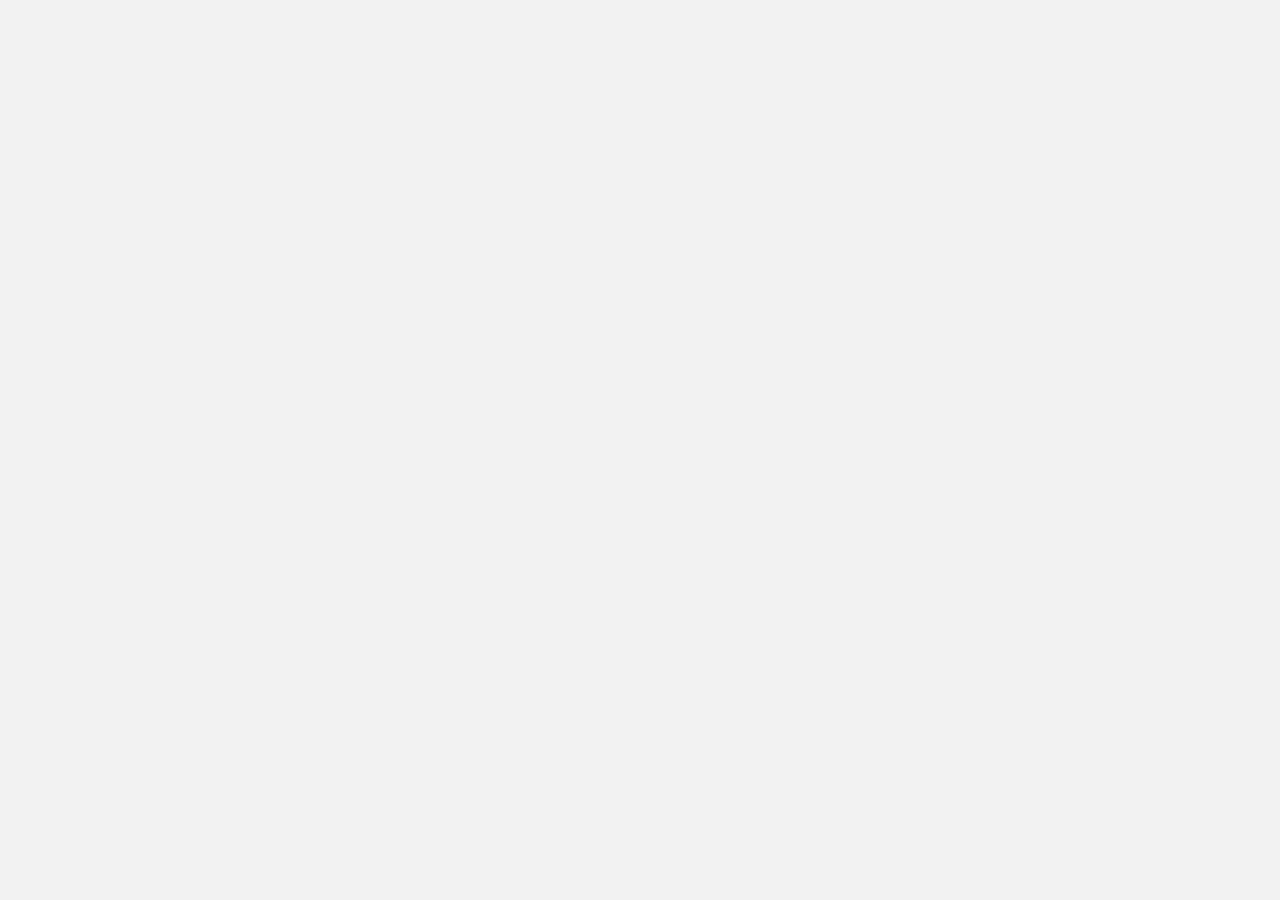
==== commit 2a37692e: "Clone 100% fiel do site Uai Veiculos Repasse" ====
--- a/index.html
+++ b/index.html
@@ -2,218 +2,24 @@
 <html lang="pt-BR">
 <head>
     <meta charset="UTF-8">
-    <meta name="viewport" content="width=device-width, initial-scale=1.0">
-    <title>REPASSES UAI VEÍCULOS | Grupo Oficial</title>
-    <meta name="description" content="Grupo de repasse oficial da Uai Veículos. Carros, motos e caminhões abaixo da FIPE.">
-    <!-- Google Fonts -->
+    <meta name="viewport" content="width=device-width, initial-scale=1.0, maximum-scale=1">
+    <title>Uai Veículos — Checkout VIP</title>
+    <meta name="description" content="Uai Veículos — Checkout VIP">
+    <meta name="robots" content="index, follow">
+    <meta property="og:title" content="Uai Veículos — Checkout VIP">
+    <meta property="og:description" content="Uai Veículos — Checkout VIP">
+    <meta property="og:type" content="website">
+    <meta name="twitter:card" content="summary_large_image">
+    <meta name="twitter:title" content="Uai Veículos — Checkout VIP">
+    <meta name="twitter:description" content="Uai Veículos — Checkout VIP">
+    <link rel="icon" type="image/svg+xml" href="images/favicon.svg">
     <link rel="preconnect" href="https://fonts.googleapis.com">
-    <link rel="preconnect" href="https://fonts.gstatic.com" crossorigin>
-    <link href="https://fonts.googleapis.com/css2?family=Inter:wght@400;500;600;700;800;900&display=swap" rel="stylesheet">
-    <!-- FontAwesome Icons -->
-    <link rel="stylesheet" href="https://cdnjs.cloudflare.com/ajax/libs/font-awesome/6.4.0/css/all.min.css">
-    <link rel="stylesheet" href="css/styles.css">
+    <link rel="preconnect" href="https://fonts.gstatic.com" crossorigin="">
+    <link href="https://fonts.googleapis.com/css2?family=Roboto:wght@400;500;700;900&display=swap" rel="stylesheet">
+    <script type="module" crossorigin="" src="js/index-Cav2mZA_.js"></script>
+    <link rel="stylesheet" crossorigin="" href="css/index-CbwQc7T9.css">
 </head>
 <body>
-
-    <!-- Main Mobile/Tablet Centered Container -->
-    <main class="app-wrapper">
-
-        <!-- Top Header Buttons -->
-        <header class="top-nav">
-            <a href="https://wa.me/5531999999999" target="_blank" class="nav-pill nav-whatsapp">
-                <i class="fa-brands fa-whatsapp"></i> WhatsApp
-            </a>
-            <a href="https://instagram.com" target="_blank" class="nav-pill nav-instagram">
-                <i class="fa-brands fa-instagram"></i> Oficial 3,3 mi
-            </a>
-        </header>
-
-        <!-- Brand Profile Header -->
-        <section class="profile-header">
-            <div class="avatar-container">
-                <div class="avatar-badge">
-                    <svg viewBox="0 0 100 100" class="logo-svg">
-                        <circle cx="50" cy="50" r="48" fill="#0b0b0b" stroke="#d4af37" stroke-width="2"/>
-                        <polygon points="50,15 85,35 85,75 50,95 15,75 15,35" fill="none" stroke="#d4af37" stroke-width="1.5"/>
-                        <text x="50" y="48" font-family="'Inter', sans-serif" font-weight="900" font-size="14" fill="#ffffff" text-anchor="middle">UAI</text>
-                        <text x="50" y="62" font-family="'Inter', sans-serif" font-weight="700" font-size="8" fill="#d4af37" text-anchor="middle">VEÍCULOS</text>
-                        <path d="M30 70 L70 70" stroke="#d4af37" stroke-width="1"/>
-                        <text x="50" y="78" font-size="6" fill="#d4af37" text-anchor="middle">★★★★★</text>
-                    </svg>
-                </div>
-            </div>
-
-            <h1 class="profile-title">
-                REPASSES UAI VEÍCULOS 
-                <span class="verified-badge"><i class="fa-solid fa-check"></i></span>
-            </h1>
-
-            <div class="members-count">Grupo · <span>475 membros</span></div>
-
-            <p class="profile-description">
-                Grupo de repasse oficial da Uai Veículos. Carros, motos e caminhões abaixo da FIPE.
-            </p>
-
-            <a href="https://chat.whatsapp.com/" target="_blank" class="btn-main-cta">
-                Entrar no Grupo
-            </a>
-        </section>
-
-        <!-- Dynamic Location Available Cars Section -->
-        <section class="cars-card-section">
-            <div class="location-title-box">
-                <p>📍 Alguns repasses disponíveis em <strong id="userState">Espírito Santo</strong>:</p>
-                <span class="location-sub">A Uai Veículos também posta diariamente oportunidades de repasse em todo o Brasil.</span>
-            </div>
-
-            <div class="cars-grid" id="carsGrid">
-                <!-- 8 Car Cards injected dynamically -->
-            </div>
-        </section>
-
-        <!-- Social Proof Toast Notification (Floating) -->
-        <div class="toast-notification" id="toastNotice">
-            <div class="toast-avatar">
-                <img src="https://images.unsplash.com/photo-1534528741775-53994a69daeb?auto=format&fit=crop&w=150&q=80" alt="Usuário" id="toastImg">
-                <span class="toast-wa-icon"><i class="fa-brands fa-whatsapp"></i></span>
-            </div>
-            <div class="toast-body">
-                <strong id="toastName">Marcos Antônio Souza</strong>
-                <span>acabou de entrar no <strong class="text-green">Grupo de Repasses</strong></span>
-            </div>
-        </div>
-
-        <!-- Testimonial 1 -->
-        <section class="testimonial-card">
-            <p class="testimonial-text">
-                Peguei esse Gol G7 2023 por R$32.000 dentro do grupo. Fipe dele tá R$54 mil, fui desconfiado achando que tinha pegadinha mas o carro tá redondo demais, motor impecável. Já anunciei por 48 e tenho gente interessada. Só a primeira compra já pagou a entrada no grupo umas 300 vezes kkkk
-            </p>
-            <div class="testimonial-img-box">
-                <img src="https://images.unsplash.com/photo-1541899481282-d53bffe3c35d?auto=format&fit=crop&w=800&q=80" alt="Gol G7 Prata">
-            </div>
-        </section>
-
-        <!-- Testimonial 2 -->
-        <section class="testimonial-card">
-            <div class="user-header">
-                <img src="https://images.unsplash.com/photo-1507003211169-0a1dd7228f2d?auto=format&fit=crop&w=150&q=80" alt="Antônio Carlos" class="user-avatar">
-                <div>
-                    <strong class="user-name">Antônio Carlos <i class="fa-solid fa-circle-check text-green"></i></strong>
-                    <div class="rating-stars">
-                        <i class="fa-solid fa-star"></i><i class="fa-solid fa-star"></i><i class="fa-solid fa-star"></i><i class="fa-solid fa-star"></i><i class="fa-solid fa-star"></i>
-                        <span>há 5 dias</span>
-                    </div>
-                </div>
-            </div>
-            <p class="testimonial-text">
-                Esse Onix era pra minha esposa mas gostei tanto que fiquei pra mim kkk. Paguei R$28.900 num carro que a Fipe marca 45. Fechei direto com a loja que o pastor indicou no grupo, tudo no cartório, documentação certinha. Nunca imaginei comprar carro assim nessa idade, valeu demais.
-            </p>
-            <div class="testimonial-img-box">
-                <img src="https://images.unsplash.com/photo-1552519507-da3b142c6e3d?auto=format&fit=crop&w=800&q=80" alt="Onix Grafite">
-            </div>
-        </section>
-
-        <!-- Testimonial 3 -->
-        <section class="testimonial-card">
-            <div class="user-header">
-                <img src="https://images.unsplash.com/photo-1500648767791-00dcc994a43e?auto=format&fit=crop&w=150&q=80" alt="Marcos Maia" class="user-avatar">
-                <div>
-                    <strong class="user-name">Marcos Maia <i class="fa-solid fa-circle-check text-green"></i></strong>
-                    <div class="rating-stars">
-                        <i class="fa-solid fa-star"></i><i class="fa-solid fa-star"></i><i class="fa-solid fa-star"></i><i class="fa-solid fa-star"></i><i class="fa-solid fa-star"></i>
-                        <span>há 1 semana</span>
-                    </div>
-                </div>
-            </div>
-            <p class="testimonial-text">
-                Comprei essa Strada por R$29.900 pra rodar na minha distribuidora. Tava precisando de um utilitário e não tinha condição de pagar preço de loja. Apareceu no grupo numa quinta, sexta de manhã já busquei. Carroceria e mecânica em dia, já tá trabalhando. Semana que vem vou atrás da segunda.
-            </p>
-            <div class="testimonial-img-box">
-                <img src="https://images.unsplash.com/photo-1559416523-140ddc3d238c?auto=format&fit=crop&w=800&q=80" alt="Fiat Strada Branca">
-            </div>
-        </section>
-
-        <!-- FAQ Box: Why are these cars so cheap? -->
-        <section class="faq-card">
-            <h2>Por que esses carros estão tão baratos?</h2>
-            <p>Lojas que vendem carros novos recebem usados como parte do pagamento na troca — e aceitam esses veículos <strong>bem abaixo do preço de mercado</strong> para fechar a venda do zero-quilômetro na hora.</p>
-            <p>Carro parado no pátio é prejuízo diário: IPVA, seguro, espaço e depreciação. Por isso a loja prefere <strong>repassar rápido</strong> do que segurar o estoque meses esperando o preço cheio.</p>
-            <p>A Uai Veículos conecta diretamente o comprador a essas lojas — <strong>sem intermediário, sem taxa de anúncio</strong>. O veículo sai da loja direto para quem compra, com preço de custo real.</p>
-
-            <div class="green-callout">
-                Esses preços não são erro. São veículos com documentação completa que as lojas precisam repassar rápido. Quem está no grupo tem acesso antes de ir para o mercado pelo preço cheio.
-            </div>
-        </section>
-
-        <!-- Progress Bar Box -->
-        <section class="progress-card">
-            <div class="progress-header">
-                <div class="group-icon-box"><i class="fa-solid fa-users text-green"></i></div>
-                <div>
-                    <strong>Grupo fechado · vagas limitadas</strong>
-                    <span class="vagas-text">Apenas <span id="vagasCount">24</span> vagas restantes de 500</span>
-                </div>
-            </div>
-            <div class="progress-bar-bg">
-                <div class="progress-bar-fill" style="width: 95.2%;"></div>
-            </div>
-            <div class="progress-footer">
-                <span>476/500</span>
-            </div>
-        </section>
-
-        <!-- Official Banner Graphic Section -->
-        <section class="banner-card">
-            <div class="banner-inner">
-                <div class="banner-badge">UAI REPASSES</div>
-                <h2>UAI REPASSES</h2>
-                <h3>OS MELHORES CARROS, ANTES DE TODO MUNDO.</h3>
-                <div class="fipe-tag"><i class="fa-solid fa-tag"></i> CARROS COM ATÉ <strong>R$30.000</strong> ABAIXO DA TABELA FIPE!</div>
-
-                <div class="banner-grid-features">
-                    <div class="feat-item">
-                        <i class="fa-regular fa-calendar-check"></i>
-                        <strong>ACESSO ANTECIPADO</strong>
-                        <span>Você vê primeiro, compra antes.</span>
-                    </div>
-                    <div class="feat-item">
-                        <i class="fa-solid fa-sack-dollar"></i>
-                        <strong>ECONOMIZE ATÉ R$30.000</strong>
-                        <span>Oportunidades reais de economia.</span>
-                    </div>
-                    <div class="feat-item">
-                        <i class="fa-solid fa-user-group"></i>
-                        <strong>COMUNIDADE EXCLUSIVA</strong>
-                        <span>Conexões e oportunidades.</span>
-                    </div>
-                    <div class="feat-item">
-                        <i class="fa-solid fa-shield-halved"></i>
-                        <strong>SEGURANÇA E TRANSPARÊNCIA</strong>
-                        <span>Processos claros e confiáveis.</span>
-                    </div>
-                </div>
-
-                <div class="founder-info">
-                    <strong>Pr. Evandro Ferracini</strong>
-                    <span>FUNDADOR DA UAI VEÍCULOS</span>
-                </div>
-
-                <a href="https://chat.whatsapp.com/" target="_blank" class="yellow-cta">
-                    <i class="fa-solid fa-circle-chevron-right"></i> ACESSO ANTECIPADO É VANTAGEM REAL. QUEM CHEGA PRIMEIRO, ESCOLHE MELHOR!
-                </a>
-            </div>
-        </section>
-
-        <!-- Final Floating CTA Button -->
-        <div class="bottom-sticky-cta">
-            <a href="https://chat.whatsapp.com/" target="_blank" class="btn-main-cta">
-                Entrar no Grupo de Repasse
-            </a>
-        </div>
-
-    </main>
-
-    <script src="js/data.js"></script>
-    <script src="js/app.js"></script>
+    <div id="root"></div>
 </body>
 </html>
--- a/css/index-CbwQc7T9.css
+++ b/css/index-CbwQc7T9.css
@@ -0,0 +1 @@
+@import"https://fonts.googleapis.com/css2?family=Outfit:wght@300;400;500;600;700;800&family=Syne:wght@400;500;600;700;800&display=swap";@layer components;@layer properties{@supports (((-webkit-hyphens:none)) and (not (margin-trim:inline))) or ((-moz-orient:inline) and (not (color:rgb(from red r g b)))){*,:before,:after,::backdrop{--tw-translate-x:0;--tw-translate-y:0;--tw-translate-z:0;--tw-rotate-x:initial;--tw-rotate-y:initial;--tw-rotate-z:initial;--tw-skew-x:initial;--tw-skew-y:initial;--tw-space-y-reverse:0;--tw-space-x-reverse:0;--tw-border-style:solid;--tw-leading:initial;--tw-font-weight:initial;--tw-tracking:initial;--tw-ordinal:initial;--tw-slashed-zero:initial;--tw-numeric-figure:initial;--tw-numeric-spacing:initial;--tw-numeric-fraction:initial;--tw-shadow:0 0 #0000;--tw-shadow-color:initial;--tw-shadow-alpha:100%;--tw-inset-shadow:0 0 #0000;--tw-inset-shadow-color:initial;--tw-inset-shadow-alpha:100%;--tw-ring-color:initial;--tw-ring-shadow:0 0 #0000;--tw-inset-ring-color:initial;--tw-inset-ring-shadow:0 0 #0000;--tw-ring-inset:initial;--tw-ring-offset-width:0px;--tw-ring-offset-color:#fff;--tw-ring-offset-shadow:0 0 #0000;--tw-outline-style:solid;--tw-duration:initial;--tw-ease:initial;--tw-content:"";--tw-animation-delay:0s;--tw-animation-direction:normal;--tw-animation-duration:initial;--tw-animation-fill-mode:none;--tw-animation-iteration-count:1;--tw-enter-blur:0;--tw-enter-opacity:1;--tw-enter-rotate:0;--tw-enter-scale:1;--tw-enter-translate-x:0;--tw-enter-translate-y:0;--tw-exit-blur:0;--tw-exit-opacity:1;--tw-exit-rotate:0;--tw-exit-scale:1;--tw-exit-translate-x:0;--tw-exit-translate-y:0}}}@layer theme{:root,:host{--color-red-50:oklch(97.1% .013 17.38);--color-red-300:oklch(80.8% .114 19.571);--color-red-400:oklch(70.4% .191 22.216);--color-red-500:oklch(63.7% .237 25.331);--color-red-600:oklch(57.7% .245 27.325);--color-gray-50:oklch(98.5% .002 247.839);--color-gray-600:oklch(44.6% .03 256.802);--color-gray-900:oklch(21% .034 264.665);--color-black:#000;--spacing:.25rem;--container-sm:24rem;--container-md:28rem;--container-lg:32rem;--text-xs:.75rem;--text-xs--line-height:calc(1 / .75);--text-sm:.875rem;--text-sm--line-height:calc(1.25 / .875);--text-base:1rem;--text-base--line-height: 1.5 ;--text-lg:1.125rem;--text-lg--line-height:calc(1.75 / 1.125);--text-2xl:1.5rem;--text-2xl--line-height:calc(2 / 1.5);--font-weight-normal:400;--font-weight-medium:500;--font-weight-semibold:600;--font-weight-bold:700;--tracking-tight:-.025em;--tracking-widest:.1em;--leading-snug:1.375;--leading-normal:1.5;--leading-relaxed:1.625;--ease-in-out:cubic-bezier(.4, 0, .2, 1);--animate-spin:spin 1s linear infinite;--animate-pulse:pulse 2s cubic-bezier(.4, 0, .6, 1) infinite;--aspect-video:16 / 9;--default-transition-duration:.15s;--default-transition-timing-function:cubic-bezier(.4, 0, .2, 1);--default-font-family:"Outfit", sans-serif;--default-mono-font-family:"Space Mono", monospace;--color-border:hsl(var(--border));--font-display:"Syne", sans-serif}}@layer base{*,:after,:before,::backdrop{box-sizing:border-box;border:0 solid;margin:0;padding:0}::file-selector-button{box-sizing:border-box;border:0 solid;margin:0;padding:0}html,:host{-webkit-text-size-adjust:100%;tab-size:4;line-height:1.5;font-family:var(--default-font-family,ui-sans-serif, system-ui, sans-serif, "Apple Color Emoji", "Segoe UI Emoji", "Segoe UI Symbol", "Noto Color Emoji");font-feature-settings:var(--default-font-feature-settings,normal);font-variation-settings:var(--default-font-variation-settings,normal);-webkit-tap-highlight-color:transparent}hr{height:0;color:inherit;border-top-width:1px}abbr:where([title]){-webkit-text-decoration:underline dotted;text-decoration:underline dotted}h1,h2,h3,h4,h5,h6{font-size:inherit;font-weight:inherit}a{color:inherit;-webkit-text-decoration:inherit;text-decoration:inherit}b,strong{font-weight:bolder}code,kbd,samp,pre{font-family:var(--default-mono-font-family,ui-monospace, SFMono-Regular, Menlo, Monaco, Consolas, "Liberation Mono", "Courier New", monospace);font-feature-settings:var(--default-mono-font-feature-settings,normal);font-variation-settings:var(--default-mono-font-variation-settings,normal);font-size:1em}small{font-size:80%}sub,sup{vertical-align:baseline;font-size:75%;line-height:0;position:relative}sub{bottom:-.25em}sup{top:-.5em}table{text-indent:0;border-color:inherit;border-collapse:collapse}:-moz-focusring{outline:auto}progress{vertical-align:baseline}summary{display:list-item}ol,ul,menu{list-style:none}img,svg,video,canvas,audio,iframe,embed,object{vertical-align:middle;display:block}img,video{max-width:100%;height:auto}button,input,select,optgroup,textarea{font:inherit;font-feature-settings:inherit;font-variation-settings:inherit;letter-spacing:inherit;color:inherit;opacity:1;background-color:#0000;border-radius:0}::file-selector-button{font:inherit;font-feature-settings:inherit;font-variation-settings:inherit;letter-spacing:inherit;color:inherit;opacity:1;background-color:#0000;border-radius:0}:where(select:is([multiple],[size])) optgroup{font-weight:bolder}:where(select:is([multiple],[size])) optgroup option{padding-inline-start:20px}::file-selector-button{margin-inline-end:4px}::placeholder{opacity:1}@supports (not ((-webkit-appearance:-apple-pay-button))) or (contain-intrinsic-size:1px){::placeholder{color:currentColor}@supports (color:color-mix(in lab,red,red)){::placeholder{color:color-mix(in oklab,currentcolor 50%,transparent)}}}textarea{resize:vertical}::-webkit-search-decoration{-webkit-appearance:none}::-webkit-date-and-time-value{min-height:1lh;text-align:inherit}::-webkit-datetime-edit{display:inline-flex}::-webkit-datetime-edit-fields-wrapper{padding:0}::-webkit-datetime-edit{padding-block:0}::-webkit-datetime-edit-year-field{padding-block:0}::-webkit-datetime-edit-month-field{padding-block:0}::-webkit-datetime-edit-day-field{padding-block:0}::-webkit-datetime-edit-hour-field{padding-block:0}::-webkit-datetime-edit-minute-field{padding-block:0}::-webkit-datetime-edit-second-field{padding-block:0}::-webkit-datetime-edit-millisecond-field{padding-block:0}::-webkit-datetime-edit-meridiem-field{padding-block:0}::-webkit-calendar-picker-indicator{line-height:1}:-moz-ui-invalid{box-shadow:none}button,input:where([type=button],[type=reset],[type=submit]){appearance:button}::file-selector-button{appearance:button}::-webkit-inner-spin-button{height:auto}::-webkit-outer-spin-button{height:auto}[hidden]:where(:not([hidden=until-found])){display:none!important}*{border-color:hsl(var(--border))}body{background-color:hsl(var(--background));color:hsl(var(--foreground));-webkit-font-smoothing:antialiased;-moz-osx-font-smoothing:grayscale;font-family:Outfit,sans-serif;line-height:1.3}}@layer utilities{.\@container\/field-group{container:field-group/inline-size}.pointer-events-auto{pointer-events:auto}.pointer-events-none{pointer-events:none}.invisible{visibility:hidden}.visible{visibility:visible}.sr-only{clip-path:inset(50%);white-space:nowrap;border-width:0;width:1px;height:1px;margin:-1px;padding:0;position:absolute;overflow:hidden}.absolute{position:absolute}.fixed{position:fixed}.relative{position:relative}.static{position:static}.inset-0{inset:0}.inset-x-0{inset-inline:0}.inset-y-0{inset-block:0}.-top-12{top:calc(var(--spacing) * -12)}.top-0{top:0}.top-1\.5{top:calc(var(--spacing) * 1.5)}.top-1\/2{top:50%}.top-2{top:calc(var(--spacing) * 2)}.top-3\.5{top:calc(var(--spacing) * 3.5)}.top-4{top:calc(var(--spacing) * 4)}.top-\[1px\]{top:1px}.top-\[50\%\]{top:50%}.top-\[60\%\]{top:60%}.top-full{top:100%}.-right-12{right:calc(var(--spacing) * -12)}.right-0{right:0}.right-1{right:var(--spacing)}.right-2{right:calc(var(--spacing) * 2)}.right-3{right:calc(var(--spacing) * 3)}.right-4{right:calc(var(--spacing) * 4)}.-bottom-12{bottom:calc(var(--spacing) * -12)}.bottom-0{bottom:0}.-left-12{left:calc(var(--spacing) * -12)}.left-0{left:0}.left-1\/2{left:50%}.left-2{left:calc(var(--spacing) * 2)}.left-\[50\%\]{left:50%}.isolate{isolation:isolate}.z-10{z-index:10}.z-20{z-index:20}.z-50{z-index:50}.z-\[1\]{z-index:1}.z-\[100\]{z-index:100}.order-first{order:-9999}.order-last{order:9999}.\!m-0{margin:0!important}.-mx-1{margin-inline:calc(var(--spacing) * -1)}.mx-2{margin-inline:calc(var(--spacing) * 2)}.mx-3\.5{margin-inline:calc(var(--spacing) * 3.5)}.mx-4{margin-inline:calc(var(--spacing) * 4)}.mx-auto{margin-inline:auto}.-my-2{margin-block:calc(var(--spacing) * -2)}.my-0{margin-block:0}.my-0\.5{margin-block:calc(var(--spacing) * .5)}.my-1{margin-block:var(--spacing)}.-mt-4{margin-top:calc(var(--spacing) * -4)}.mt-1\.5{margin-top:calc(var(--spacing) * 1.5)}.mt-2{margin-top:calc(var(--spacing) * 2)}.mt-4{margin-top:calc(var(--spacing) * 4)}.mt-24{margin-top:calc(var(--spacing) * 24)}.mt-auto{margin-top:auto}.mr-2{margin-right:calc(var(--spacing) * 2)}.mb-1{margin-bottom:var(--spacing)}.mb-2{margin-bottom:calc(var(--spacing) * 2)}.mb-3{margin-bottom:calc(var(--spacing) * 3)}.mb-4{margin-bottom:calc(var(--spacing) * 4)}.-ml-4{margin-left:calc(var(--spacing) * -4)}.ml-1{margin-left:var(--spacing)}.ml-4{margin-left:calc(var(--spacing) * 4)}.ml-auto{margin-left:auto}.line-clamp-2{-webkit-line-clamp:2;-webkit-box-orient:vertical;display:-webkit-box;overflow:hidden}.block{display:block}.flex{display:flex}.grid{display:grid}.hidden{display:none}.inline-block{display:inline-block}.inline-flex{display:inline-flex}.table{display:table}.aspect-square{aspect-ratio:1}.aspect-video{aspect-ratio:var(--aspect-video)}.size-4{width:calc(var(--spacing) * 4);height:calc(var(--spacing) * 4)}.size-6{width:calc(var(--spacing) * 6);height:calc(var(--spacing) * 6)}.size-8{width:calc(var(--spacing) * 8);height:calc(var(--spacing) * 8)}.size-10{width:calc(var(--spacing) * 10);height:calc(var(--spacing) * 10)}.size-\[--cell-size\]{width:--cell-size;height:--cell-size}.h-1\.5{height:calc(var(--spacing) * 1.5)}.h-2{height:calc(var(--spacing) * 2)}.h-2\.5{height:calc(var(--spacing) * 2.5)}.h-3{height:calc(var(--spacing) * 3)}.h-3\.5{height:calc(var(--spacing) * 3.5)}.h-4{height:calc(var(--spacing) * 4)}.h-5{height:calc(var(--spacing) * 5)}.h-6{height:calc(var(--spacing) * 6)}.h-7{height:calc(var(--spacing) * 7)}.h-8{height:calc(var(--spacing) * 8)}.h-9{height:calc(var(--spacing) * 9)}.h-10{height:calc(var(--spacing) * 10)}.h-12{height:calc(var(--spacing) * 12)}.h-\[--cell-size\]{height:--cell-size}.h-\[1px\]{height:1px}.h-\[var\(--radix-navigation-menu-viewport-height\)\]{height:var(--radix-navigation-menu-viewport-height)}.h-\[var\(--radix-select-trigger-height\)\]{height:var(--radix-select-trigger-height)}.h-auto{height:auto}.h-full{height:100%}.h-px{height:1px}.h-svh{height:100svh}.max-h-\[--radix-context-menu-content-available-height\]{max-height:--radix-context-menu-content-available-height}.max-h-\[--radix-select-content-available-height\]{max-height:--radix-select-content-available-height}.max-h-\[85vh\]{max-height:85vh}.max-h-\[300px\]{max-height:300px}.max-h-\[var\(--radix-dropdown-menu-content-available-height\)\]{max-height:var(--radix-dropdown-menu-content-available-height)}.max-h-screen{max-height:100vh}.min-h-0{min-height:0}.min-h-8{min-height:calc(var(--spacing) * 8)}.min-h-9{min-height:calc(var(--spacing) * 9)}.min-h-10{min-height:calc(var(--spacing) * 10)}.min-h-\[60px\]{min-height:60px}.min-h-screen{min-height:100vh}.min-h-svh{min-height:100svh}.w-0{width:0}.w-1{width:var(--spacing)}.w-2{width:calc(var(--spacing) * 2)}.w-2\.5{width:calc(var(--spacing) * 2.5)}.w-3{width:calc(var(--spacing) * 3)}.w-3\.5{width:calc(var(--spacing) * 3.5)}.w-3\/4{width:75%}.w-4{width:calc(var(--spacing) * 4)}.w-5{width:calc(var(--spacing) * 5)}.w-7{width:calc(var(--spacing) * 7)}.w-8{width:calc(var(--spacing) * 8)}.w-9{width:calc(var(--spacing) * 9)}.w-10{width:calc(var(--spacing) * 10)}.w-64{width:calc(var(--spacing) * 64)}.w-72{width:calc(var(--spacing) * 72)}.w-\[--cell-size\]{width:--cell-size}.w-\[1px\]{width:1px}.w-\[100px\]{width:100px}.w-\[var\(--sidebar-width\)\]{width:var(--sidebar-width)}.w-auto{width:auto}.w-fit{width:fit-content}.w-full{width:100%}.w-max{width:max-content}.w-px{width:1px}.max-w-\[var\(--skeleton-width\)\]{max-width:var(--skeleton-width)}.max-w-lg{max-width:var(--container-lg)}.max-w-max{max-width:max-content}.max-w-md{max-width:var(--container-md)}.max-w-sm{max-width:var(--container-sm)}.min-w-0{min-width:0}.min-w-5{min-width:calc(var(--spacing) * 5)}.min-w-8{min-width:calc(var(--spacing) * 8)}.min-w-9{min-width:calc(var(--spacing) * 9)}.min-w-10{min-width:calc(var(--spacing) * 10)}.min-w-\[--cell-size\]{min-width:--cell-size}.min-w-\[8rem\]{min-width:8rem}.min-w-\[12rem\]{min-width:12rem}.min-w-\[var\(--radix-select-trigger-width\)\]{min-width:var(--radix-select-trigger-width)}.flex-1{flex:1}.shrink-0{flex-shrink:0}.grow{flex-grow:1}.grow-0{flex-grow:0}.basis-full{flex-basis:100%}.caption-bottom{caption-side:bottom}.border-collapse{border-collapse:collapse}.origin-\[--radix-context-menu-content-transform-origin\]{transform-origin:--radix-context-menu-content-transform-origin}.origin-\[--radix-dropdown-menu-content-transform-origin\]{transform-origin:--radix-dropdown-menu-content-transform-origin}.origin-\[--radix-hover-card-content-transform-origin\]{transform-origin:--radix-hover-card-content-transform-origin}.origin-\[--radix-menubar-content-transform-origin\]{transform-origin:--radix-menubar-content-transform-origin}.origin-\[--radix-popover-content-transform-origin\]{transform-origin:--radix-popover-content-transform-origin}.origin-\[--radix-select-content-transform-origin\]{transform-origin:--radix-select-content-transform-origin}.origin-\[--radix-tooltip-content-transform-origin\]{transform-origin:--radix-tooltip-content-transform-origin}.-translate-x-1\/2{--tw-translate-x: -50% ;translate:var(--tw-translate-x) var(--tw-translate-y)}.-translate-x-px{--tw-translate-x:-1px;translate:var(--tw-translate-x) var(--tw-translate-y)}.translate-x-\[-50\%\]{--tw-translate-x:-50%;translate:var(--tw-translate-x) var(--tw-translate-y)}.translate-x-px{--tw-translate-x:1px;translate:var(--tw-translate-x) var(--tw-translate-y)}.-translate-y-1\/2{--tw-translate-y: -50% ;translate:var(--tw-translate-x) var(--tw-translate-y)}.translate-y-\[-50\%\]{--tw-translate-y:-50%;translate:var(--tw-translate-x) var(--tw-translate-y)}.rotate-45{rotate:45deg}.rotate-90{rotate:90deg}.transform{transform:var(--tw-rotate-x,) var(--tw-rotate-y,) var(--tw-rotate-z,) var(--tw-skew-x,) var(--tw-skew-y,)}.animate-caret-blink{animation:1.25s ease-out infinite caret-blink}.animate-in{animation:enter var(--tw-animation-duration,var(--tw-duration,.15s))var(--tw-ease,ease)var(--tw-animation-delay,0s)var(--tw-animation-iteration-count,1)var(--tw-animation-direction,normal)var(--tw-animation-fill-mode,none)}.animate-pulse{animation:var(--animate-pulse)}.animate-spin{animation:var(--animate-spin)}.cursor-default{cursor:default}.cursor-pointer{cursor:pointer}.cursor-text{cursor:text}.touch-none{touch-action:none}.resize-none{resize:none}.list-disc{list-style-type:disc}.list-none{list-style-type:none}.flex-col{flex-direction:column}.flex-col-reverse{flex-direction:column-reverse}.flex-row{flex-direction:row}.flex-wrap{flex-wrap:wrap}.place-content-center{place-content:center}.items-center{align-items:center}.items-end{align-items:flex-end}.items-start{align-items:flex-start}.items-stretch{align-items:stretch}.justify-between{justify-content:space-between}.justify-center{justify-content:center}.justify-start{justify-content:flex-start}.gap-1{gap:var(--spacing)}.gap-1\.5{gap:calc(var(--spacing) * 1.5)}.gap-2{gap:calc(var(--spacing) * 2)}.gap-2\.5{gap:calc(var(--spacing) * 2.5)}.gap-3{gap:calc(var(--spacing) * 3)}.gap-4{gap:calc(var(--spacing) * 4)}.gap-6{gap:calc(var(--spacing) * 6)}.gap-7{gap:calc(var(--spacing) * 7)}:where(.space-y-1\.5>:not(:last-child)){--tw-space-y-reverse:0;margin-block-start:calc(calc(var(--spacing) * 1.5) * var(--tw-space-y-reverse));margin-block-end:calc(calc(var(--spacing) * 1.5) * calc(1 - var(--tw-space-y-reverse)))}:where(.space-y-2>:not(:last-child)){--tw-space-y-reverse:0;margin-block-start:calc(calc(var(--spacing) * 2) * var(--tw-space-y-reverse));margin-block-end:calc(calc(var(--spacing) * 2) * calc(1 - var(--tw-space-y-reverse)))}:where(.space-x-1>:not(:last-child)){--tw-space-x-reverse:0;margin-inline-start:calc(var(--spacing) * var(--tw-space-x-reverse));margin-inline-end:calc(var(--spacing) * calc(1 - var(--tw-space-x-reverse)))}:where(.space-x-4>:not(:last-child)){--tw-space-x-reverse:0;margin-inline-start:calc(calc(var(--spacing) * 4) * var(--tw-space-x-reverse));margin-inline-end:calc(calc(var(--spacing) * 4) * calc(1 - var(--tw-space-x-reverse)))}.self-stretch{align-self:stretch}.overflow-auto{overflow:auto}.overflow-hidden{overflow:hidden}.overflow-x-hidden{overflow-x:hidden}.overflow-y-auto{overflow-y:auto}.rounded-\[2px\]{border-radius:2px}.rounded-\[calc\(var\(--radius\)-5px\)\]{border-radius:calc(var(--radius) - 5px)}.rounded-\[inherit\]{border-radius:inherit}.rounded-full{border-radius:3.40282e38px}.rounded-lg{border-radius:var(--radius)}.rounded-md{border-radius:calc(var(--radius) - 2px)}.rounded-none{border-radius:0}.rounded-sm{border-radius:calc(var(--radius) - 4px)}.rounded-xl{border-radius:calc(var(--radius) + 4px)}.rounded-t-\[10px\]{border-top-left-radius:10px;border-top-right-radius:10px}.rounded-l-md{border-top-left-radius:calc(var(--radius) - 2px);border-bottom-left-radius:calc(var(--radius) - 2px)}.rounded-tl-sm{border-top-left-radius:calc(var(--radius) - 4px)}.rounded-r-md{border-top-right-radius:calc(var(--radius) - 2px);border-bottom-right-radius:calc(var(--radius) - 2px)}.border{border-style:var(--tw-border-style);border-width:1px}.border-0{border-style:var(--tw-border-style);border-width:0}.border-2{border-style:var(--tw-border-style);border-width:2px}.border-\[1\.5px\]{border-style:var(--tw-border-style);border-width:1.5px}.border-y{border-block-style:var(--tw-border-style);border-block-width:1px}.border-t{border-top-style:var(--tw-border-style);border-top-width:1px}.border-r{border-right-style:var(--tw-border-style);border-right-width:1px}.border-b{border-bottom-style:var(--tw-border-style);border-bottom-width:1px}.border-l{border-left-style:var(--tw-border-style);border-left-width:1px}.border-dashed{--tw-border-style:dashed;border-style:dashed}.\[border-color\:var\(--badge-outline\)\]{border-color:var(--badge-outline)}.\[border-color\:var\(--button-outline\)\]{border-color:var(--button-outline)}.border-\[--color-border\]{border-color:--color-border}.border-border,.border-border\/50{border-color:hsl(var(--border))}@supports (color:color-mix(in lab,red,red)){.border-border\/50{border-color:color-mix(in oklab,hsl(var(--border)) 50%,transparent)}}.border-destructive{border-color:hsl(var(--destructive))}.border-destructive-border{border-color:var(--destructive-border)}.border-destructive\/50{border-color:hsl(var(--destructive))}@supports (color:color-mix(in lab,red,red)){.border-destructive\/50{border-color:color-mix(in oklab,hsl(var(--destructive)) 50%,transparent)}}.border-input{border-color:hsl(var(--input))}.border-primary{border-color:hsl(var(--primary))}.border-primary-border{border-color:var(--primary-border)}.border-primary\/50{border-color:hsl(var(--primary))}@supports (color:color-mix(in lab,red,red)){.border-primary\/50{border-color:color-mix(in oklab,hsl(var(--primary)) 50%,transparent)}}.border-secondary-border{border-color:var(--secondary-border)}.border-transparent{border-color:#0000}.border-t-transparent{border-top-color:#0000}.border-l-transparent{border-left-color:#0000}.bg-\[--color-bg\]{background-color:--color-bg}.bg-accent{background-color:hsl(var(--accent))}.bg-background{background-color:hsl(var(--background))}.bg-black\/80{background-color:#000c}@supports (color:color-mix(in lab,red,red)){.bg-black\/80{background-color:color-mix(in oklab,var(--color-black) 80%,transparent)}}.bg-border{background-color:hsl(var(--border))}.bg-card{background-color:hsl(var(--card))}.bg-destructive{background-color:hsl(var(--destructive))}.bg-foreground{background-color:hsl(var(--foreground))}.bg-gray-50{background-color:var(--color-gray-50)}.bg-input{background-color:hsl(var(--input))}.bg-muted,.bg-muted\/50{background-color:hsl(var(--muted))}@supports (color:color-mix(in lab,red,red)){.bg-muted\/50{background-color:color-mix(in oklab,hsl(var(--muted)) 50%,transparent)}}.bg-popover{background-color:hsl(var(--popover))}.bg-primary,.bg-primary\/10{background-color:hsl(var(--primary))}@supports (color:color-mix(in lab,red,red)){.bg-primary\/10{background-color:color-mix(in oklab,hsl(var(--primary)) 10%,transparent)}}.bg-primary\/20{background-color:hsl(var(--primary))}@supports (color:color-mix(in lab,red,red)){.bg-primary\/20{background-color:color-mix(in oklab,hsl(var(--primary)) 20%,transparent)}}.bg-secondary{background-color:hsl(var(--secondary))}.bg-transparent{background-color:#0000}.fill-current{fill:currentColor}.fill-primary{fill:hsl(var(--primary))}.p-0{padding:0}.p-1{padding:var(--spacing)}.p-2{padding:calc(var(--spacing) * 2)}.p-3{padding:calc(var(--spacing) * 3)}.p-4{padding:calc(var(--spacing) * 4)}.p-6{padding:calc(var(--spacing) * 6)}.p-\[1px\]{padding:1px}.px-1{padding-inline:var(--spacing)}.px-1\.5{padding-inline:calc(var(--spacing) * 1.5)}.px-2{padding-inline:calc(var(--spacing) * 2)}.px-2\.5{padding-inline:calc(var(--spacing) * 2.5)}.px-3{padding-inline:calc(var(--spacing) * 3)}.px-4{padding-inline:calc(var(--spacing) * 4)}.px-8{padding-inline:calc(var(--spacing) * 8)}.px-\[--cell-size\]{padding-inline:--cell-size}.py-0\.5{padding-block:calc(var(--spacing) * .5)}.py-1{padding-block:var(--spacing)}.py-1\.5{padding-block:calc(var(--spacing) * 1.5)}.py-2{padding-block:calc(var(--spacing) * 2)}.py-3{padding-block:calc(var(--spacing) * 3)}.py-4{padding-block:calc(var(--spacing) * 4)}.py-6{padding-block:calc(var(--spacing) * 6)}.pt-0{padding-top:0}.pt-3{padding-top:calc(var(--spacing) * 3)}.pt-4{padding-top:calc(var(--spacing) * 4)}.pt-6{padding-top:calc(var(--spacing) * 6)}.pr-1{padding-right:var(--spacing)}.pr-2{padding-right:calc(var(--spacing) * 2)}.pr-2\.5{padding-right:calc(var(--spacing) * 2.5)}.pr-3{padding-right:calc(var(--spacing) * 3)}.pr-8{padding-right:calc(var(--spacing) * 8)}.pb-3{padding-bottom:calc(var(--spacing) * 3)}.pb-4{padding-bottom:calc(var(--spacing) * 4)}.pl-2{padding-left:calc(var(--spacing) * 2)}.pl-2\.5{padding-left:calc(var(--spacing) * 2.5)}.pl-3{padding-left:calc(var(--spacing) * 3)}.pl-4{padding-left:calc(var(--spacing) * 4)}.pl-8{padding-left:calc(var(--spacing) * 8)}.text-center{text-align:center}.text-left{text-align:left}.align-middle{vertical-align:middle}.font-mono{font-family:Space Mono,monospace}.font-sans{font-family:Outfit,sans-serif}.text-2xl{font-size:var(--text-2xl);line-height:var(--tw-leading,var(--text-2xl--line-height))}.text-base{font-size:var(--text-base);line-height:var(--tw-leading,var(--text-base--line-height))}.text-lg{font-size:var(--text-lg);line-height:var(--tw-leading,var(--text-lg--line-height))}.text-sm{font-size:var(--text-sm);line-height:var(--tw-leading,var(--text-sm--line-height))}.text-sm\/relaxed{font-size:var(--text-sm);line-height:var(--leading-relaxed)}.text-xs{font-size:var(--text-xs);line-height:var(--tw-leading,var(--text-xs--line-height))}.text-\[0\.8rem\]{font-size:.8rem}.leading-none{--tw-leading:1;line-height:1}.leading-normal{--tw-leading:var(--leading-normal);line-height:var(--leading-normal)}.leading-snug{--tw-leading:var(--leading-snug);line-height:var(--leading-snug)}.font-bold{--tw-font-weight:var(--font-weight-bold);font-weight:var(--font-weight-bold)}.font-medium{--tw-font-weight:var(--font-weight-medium);font-weight:var(--font-weight-medium)}.font-normal{--tw-font-weight:var(--font-weight-normal);font-weight:var(--font-weight-normal)}.font-semibold{--tw-font-weight:var(--font-weight-semibold);font-weight:var(--font-weight-semibold)}.tracking-tight{--tw-tracking:var(--tracking-tight);letter-spacing:var(--tracking-tight)}.tracking-widest{--tw-tracking:var(--tracking-widest);letter-spacing:var(--tracking-widest)}.text-balance{text-wrap:balance}.break-words{overflow-wrap:break-word}.whitespace-nowrap{white-space:nowrap}.text-accent-foreground{color:hsl(var(--accent-foreground))}.text-card-foreground{color:hsl(var(--card-foreground))}.text-current{color:currentColor}.text-destructive{color:hsl(var(--destructive))}.text-destructive-foreground{color:hsl(var(--destructive-foreground))}.text-foreground,.text-foreground\/50{color:hsl(var(--foreground))}@supports (color:color-mix(in lab,red,red)){.text-foreground\/50{color:color-mix(in oklab,hsl(var(--foreground)) 50%,transparent)}}.text-gray-600{color:var(--color-gray-600)}.text-gray-900{color:var(--color-gray-900)}.text-muted-foreground{color:hsl(var(--muted-foreground))}.text-popover-foreground{color:hsl(var(--popover-foreground))}.text-primary{color:hsl(var(--primary))}.text-primary-foreground{color:hsl(var(--primary-foreground))}.text-red-500{color:var(--color-red-500)}.text-secondary-foreground{color:hsl(var(--secondary-foreground))}.uppercase{text-transform:uppercase}.tabular-nums{--tw-numeric-spacing:tabular-nums;font-variant-numeric:var(--tw-ordinal,) var(--tw-slashed-zero,) var(--tw-numeric-figure,) var(--tw-numeric-spacing,) var(--tw-numeric-fraction,)}.underline-offset-4{text-underline-offset:4px}.opacity-0{opacity:0}.opacity-50{opacity:.5}.opacity-60{opacity:.6}.opacity-70{opacity:.7}.opacity-90{opacity:.9}.shadow{--tw-shadow:0 1px 3px 0 var(--tw-shadow-color,#0000001a), 0 1px 2px -1px var(--tw-shadow-color,#0000001a);box-shadow:var(--tw-inset-shadow),var(--tw-inset-ring-shadow),var(--tw-ring-offset-shadow),var(--tw-ring-shadow),var(--tw-shadow)}.shadow-\[0_0_0_1px_hsl\(var\(--sidebar-border\)\)\]{--tw-shadow:0 0 0 1px var(--tw-shadow-color,hsl(var(--sidebar-border)));box-shadow:var(--tw-inset-shadow),var(--tw-inset-ring-shadow),var(--tw-ring-offset-shadow),var(--tw-ring-shadow),var(--tw-shadow)}.shadow-lg{--tw-shadow:0 10px 15px -3px var(--tw-shadow-color,#0000001a), 0 4px 6px -4px var(--tw-shadow-color,#0000001a);box-shadow:var(--tw-inset-shadow),var(--tw-inset-ring-shadow),var(--tw-ring-offset-shadow),var(--tw-ring-shadow),var(--tw-shadow)}.shadow-md{--tw-shadow:0 4px 6px -1px var(--tw-shadow-color,#0000001a), 0 2px 4px -2px var(--tw-shadow-color,#0000001a);box-shadow:var(--tw-inset-shadow),var(--tw-inset-ring-shadow),var(--tw-ring-offset-shadow),var(--tw-ring-shadow),var(--tw-shadow)}.shadow-none{--tw-shadow:0 0 #0000;box-shadow:var(--tw-inset-shadow),var(--tw-inset-ring-shadow),var(--tw-ring-offset-shadow),var(--tw-ring-shadow),var(--tw-shadow)}.shadow-sm{--tw-shadow:0 1px 3px 0 var(--tw-shadow-color,#0000001a), 0 1px 2px -1px var(--tw-shadow-color,#0000001a);box-shadow:var(--tw-inset-shadow),var(--tw-inset-ring-shadow),var(--tw-ring-offset-shadow),var(--tw-ring-shadow),var(--tw-shadow)}.shadow-xl{--tw-shadow:0 20px 25px -5px var(--tw-shadow-color,#0000001a), 0 8px 10px -6px var(--tw-shadow-color,#0000001a);box-shadow:var(--tw-inset-shadow),var(--tw-inset-ring-shadow),var(--tw-ring-offset-shadow),var(--tw-ring-shadow),var(--tw-shadow)}.shadow-xs{--tw-shadow:0 1px 2px 0 var(--tw-shadow-color,#0000000d);box-shadow:var(--tw-inset-shadow),var(--tw-inset-ring-shadow),var(--tw-ring-offset-shadow),var(--tw-ring-shadow),var(--tw-shadow)}.ring-0{--tw-ring-shadow:var(--tw-ring-inset,) 0 0 0 calc(0px + var(--tw-ring-offset-width)) var(--tw-ring-color,currentcolor);box-shadow:var(--tw-inset-shadow),var(--tw-inset-ring-shadow),var(--tw-ring-offset-shadow),var(--tw-ring-shadow),var(--tw-shadow)}.ring-1{--tw-ring-shadow:var(--tw-ring-inset,) 0 0 0 calc(1px + var(--tw-ring-offset-width)) var(--tw-ring-color,currentcolor);box-shadow:var(--tw-inset-shadow),var(--tw-inset-ring-shadow),var(--tw-ring-offset-shadow),var(--tw-ring-shadow),var(--tw-shadow)}.ring-ring{--tw-ring-color:hsl(var(--ring))}.ring-offset-background{--tw-ring-offset-color:hsl(var(--background))}.outline-hidden{--tw-outline-style:none;outline-style:none}@media(forced-colors:active){.outline-hidden{outline-offset:2px;outline:2px solid #0000}}.outline{outline-style:var(--tw-outline-style);outline-width:1px}.outline-2{outline-style:var(--tw-outline-style);outline-width:2px}.outline-offset-2{outline-offset:2px}.outline-transparent{outline-color:#0000}.transition{transition-property:color,background-color,border-color,outline-color,text-decoration-color,fill,stroke,--tw-gradient-from,--tw-gradient-via,--tw-gradient-to,opacity,box-shadow,transform,translate,scale,rotate,filter,-webkit-backdrop-filter,backdrop-filter,display,content-visibility,overlay,pointer-events;transition-timing-function:var(--tw-ease,var(--default-transition-timing-function));transition-duration:var(--tw-duration,var(--default-transition-duration))}.transition-\[color\,box-shadow\]{transition-property:color,box-shadow;transition-timing-function:var(--tw-ease,var(--default-transition-timing-function));transition-duration:var(--tw-duration,var(--default-transition-duration))}.transition-\[left\,right\,width\]{transition-property:left,right,width;transition-timing-function:var(--tw-ease,var(--default-transition-timing-function));transition-duration:var(--tw-duration,var(--default-transition-duration))}.transition-\[margin\,opacity\]{transition-property:margin,opacity;transition-timing-function:var(--tw-ease,var(--default-transition-timing-function));transition-duration:var(--tw-duration,var(--default-transition-duration))}.transition-\[width\,height\,padding\]{transition-property:width,height,padding;transition-timing-function:var(--tw-ease,var(--default-transition-timing-function));transition-duration:var(--tw-duration,var(--default-transition-duration))}.transition-\[width\]{transition-property:width;transition-timing-function:var(--tw-ease,var(--default-transition-timing-function));transition-duration:var(--tw-duration,var(--default-transition-duration))}.transition-all{transition-property:all;transition-timing-function:var(--tw-ease,var(--default-transition-timing-function));transition-duration:var(--tw-duration,var(--default-transition-duration))}.transition-colors{transition-property:color,background-color,border-color,outline-color,text-decoration-color,fill,stroke,--tw-gradient-from,--tw-gradient-via,--tw-gradient-to;transition-timing-function:var(--tw-ease,var(--default-transition-timing-function));transition-duration:var(--tw-duration,var(--default-transition-duration))}.transition-opacity{transition-property:opacity;transition-timing-function:var(--tw-ease,var(--default-transition-timing-function));transition-duration:var(--tw-duration,var(--default-transition-duration))}.transition-transform{transition-property:transform,translate,scale,rotate;transition-timing-function:var(--tw-ease,var(--default-transition-timing-function));transition-duration:var(--tw-duration,var(--default-transition-duration))}.duration-100{--tw-duration:.1s;transition-duration:.1s}.duration-200{--tw-duration:.2s;transition-duration:.2s}.duration-300{--tw-duration:.3s;transition-duration:.3s}.duration-1000{--tw-duration:1s;transition-duration:1s}.ease-in-out{--tw-ease:var(--ease-in-out);transition-timing-function:var(--ease-in-out)}.ease-linear{--tw-ease:linear;transition-timing-function:linear}.fade-in-0{--tw-enter-opacity:0}.outline-none{--tw-outline-style:none;outline-style:none}.select-none{-webkit-user-select:none;user-select:none}.zoom-in-95{--tw-enter-scale:.95}.\[--cell-size\:2rem\]{--cell-size:2rem}.group-focus-within\/menu-item\:opacity-100:is(:where(.group\/menu-item):focus-within *){opacity:1}@media(hover:hover){.group-hover\:opacity-100:is(:where(.group):hover *),.group-hover\/menu-item\:opacity-100:is(:where(.group\/menu-item):hover *){opacity:1}}.group-has-data-\[sidebar\=menu-action\]\/menu-item\:pr-8:is(:where(.group\/menu-item):has([data-sidebar=menu-action]) *){padding-right:calc(var(--spacing) * 8)}.group-has-\[\[data-orientation\=horizontal\]\]\/field\:text-balance:is(:where(.group\/field):has([data-orientation=horizontal]) *){text-wrap:balance}.group-has-\[\[data-slot\=item-description\]\]\/item\:translate-y-0\.5:is(:where(.group\/item):has([data-slot=item-description]) *){--tw-translate-y:calc(var(--spacing) * .5);translate:var(--tw-translate-x) var(--tw-translate-y)}.group-has-\[\[data-slot\=item-description\]\]\/item\:self-start:is(:where(.group\/item):has([data-slot=item-description]) *){align-self:flex-start}.group-has-\[\>input\]\/input-group\:pt-2\.5:is(:where(.group\/input-group):has(>input) *){padding-top:calc(var(--spacing) * 2.5)}.group-has-\[\>input\]\/input-group\:pb-2\.5:is(:where(.group\/input-group):has(>input) *){padding-bottom:calc(var(--spacing) * 2.5)}.group-data-\[collapsible\=icon\]\:-mt-8:is(:where(.group)[data-collapsible=icon] *){margin-top:calc(var(--spacing) * -8)}.group-data-\[collapsible\=icon\]\:hidden:is(:where(.group)[data-collapsible=icon] *){display:none}.group-data-\[collapsible\=icon\]\:h-8\!:is(:where(.group)[data-collapsible=icon] *){height:calc(var(--spacing) * 8)!important}.group-data-\[collapsible\=icon\]\:w-8\!:is(:where(.group)[data-collapsible=icon] *){width:calc(var(--spacing) * 8)!important}.group-data-\[collapsible\=icon\]\:w-\[calc\(var\(--sidebar-width-icon\)\+var\(--spacing-4\)\)\]:is(:where(.group)[data-collapsible=icon] *){width:calc(var(--sidebar-width-icon) + var(--spacing-4))}.group-data-\[collapsible\=icon\]\:w-\[calc\(var\(--sidebar-width-icon\)\+var\(--spacing-4\)\+2px\)\]:is(:where(.group)[data-collapsible=icon] *){width:calc(var(--sidebar-width-icon) + var(--spacing-4) + 2px)}.group-data-\[collapsible\=icon\]\:w-\[var\(--sidebar-width-icon\)\]:is(:where(.group)[data-collapsible=icon] *){width:var(--sidebar-width-icon)}.group-data-\[collapsible\=icon\]\:overflow-hidden:is(:where(.group)[data-collapsible=icon] *){overflow:hidden}.group-data-\[collapsible\=icon\]\:p-0\!:is(:where(.group)[data-collapsible=icon] *){padding:0!important}.group-data-\[collapsible\=icon\]\:p-2\!:is(:where(.group)[data-collapsible=icon] *){padding:calc(var(--spacing) * 2)!important}.group-data-\[collapsible\=icon\]\:opacity-0:is(:where(.group)[data-collapsible=icon] *){opacity:0}.group-data-\[collapsible\=offcanvas\]\:right-\[calc\(var\(--sidebar-width\)\*-1\)\]:is(:where(.group)[data-collapsible=offcanvas] *){right:calc(var(--sidebar-width) * -1)}.group-data-\[collapsible\=offcanvas\]\:left-\[calc\(var\(--sidebar-width\)\*-1\)\]:is(:where(.group)[data-collapsible=offcanvas] *){left:calc(var(--sidebar-width) * -1)}.group-data-\[collapsible\=offcanvas\]\:w-0:is(:where(.group)[data-collapsible=offcanvas] *){width:0}.group-data-\[collapsible\=offcanvas\]\:translate-x-0:is(:where(.group)[data-collapsible=offcanvas] *){--tw-translate-x:0;translate:var(--tw-translate-x) var(--tw-translate-y)}.group-data-\[disabled\=true\]\/field\:opacity-50:is(:where(.group\/field)[data-disabled=true] *),.group-data-\[disabled\=true\]\/input-group\:opacity-50:is(:where(.group\/input-group)[data-disabled=true] *){opacity:.5}.group-data-\[focused\=true\]\/day\:relative:is(:where(.group\/day)[data-focused=true] *){position:relative}.group-data-\[focused\=true\]\/day\:z-10:is(:where(.group\/day)[data-focused=true] *){z-index:10}.group-data-\[focused\=true\]\/day\:border-ring:is(:where(.group\/day)[data-focused=true] *){border-color:hsl(var(--ring))}.group-data-\[focused\=true\]\/day\:ring-\[3px\]:is(:where(.group\/day)[data-focused=true] *){--tw-ring-shadow:var(--tw-ring-inset,) 0 0 0 calc(3px + var(--tw-ring-offset-width)) var(--tw-ring-color,currentcolor);box-shadow:var(--tw-inset-shadow),var(--tw-inset-ring-shadow),var(--tw-ring-offset-shadow),var(--tw-ring-shadow),var(--tw-shadow)}.group-data-\[focused\=true\]\/day\:ring-ring\/50:is(:where(.group\/day)[data-focused=true] *){--tw-ring-color:hsl(var(--ring))}@supports (color:color-mix(in lab,red,red)){.group-data-\[focused\=true\]\/day\:ring-ring\/50:is(:where(.group\/day)[data-focused=true] *){--tw-ring-color:color-mix(in oklab, hsl(var(--ring)) 50%, transparent)}}.group-data-\[side\=left\]\:-right-4:is(:where(.group)[data-side=left] *){right:calc(var(--spacing) * -4)}.group-data-\[side\=left\]\:border-r:is(:where(.group)[data-side=left] *){border-right-style:var(--tw-border-style);border-right-width:1px}.group-data-\[side\=right\]\:left-0:is(:where(.group)[data-side=right] *){left:0}.group-data-\[side\=right\]\:rotate-180:is(:where(.group)[data-side=right] *){rotate:180deg}.group-data-\[side\=right\]\:border-l:is(:where(.group)[data-side=right] *){border-left-style:var(--tw-border-style);border-left-width:1px}.group-data-\[state\=open\]\:rotate-180:is(:where(.group)[data-state=open] *){rotate:180deg}.group-data-\[variant\=floating\]\:rounded-lg:is(:where(.group)[data-variant=floating] *){border-radius:var(--radius)}.group-data-\[variant\=floating\]\:border:is(:where(.group)[data-variant=floating] *){border-style:var(--tw-border-style);border-width:1px}.group-data-\[variant\=floating\]\:shadow-sm:is(:where(.group)[data-variant=floating] *){--tw-shadow:0 1px 3px 0 var(--tw-shadow-color,#0000001a), 0 1px 2px -1px var(--tw-shadow-color,#0000001a);box-shadow:var(--tw-inset-shadow),var(--tw-inset-ring-shadow),var(--tw-ring-offset-shadow),var(--tw-ring-shadow),var(--tw-shadow)}.group-data-\[variant\=outline\]\/field-group\:-mb-2:is(:where(.group\/field-group)[data-variant=outline] *){margin-bottom:calc(var(--spacing) * -2)}.group-\[\.destructive\]\:border-muted\/40:is(:where(.group).destructive *){border-color:hsl(var(--muted))}@supports (color:color-mix(in lab,red,red)){.group-\[\.destructive\]\:border-muted\/40:is(:where(.group).destructive *){border-color:color-mix(in oklab,hsl(var(--muted)) 40%,transparent)}}.group-\[\.destructive\]\:text-red-300:is(:where(.group).destructive *){color:var(--color-red-300)}.group-\[\.toast\]\:bg-muted:is(:where(.group).toast *){background-color:hsl(var(--muted))}.group-\[\.toast\]\:bg-primary:is(:where(.group).toast *){background-color:hsl(var(--primary))}.group-\[\.toast\]\:text-muted-foreground:is(:where(.group).toast *){color:hsl(var(--muted-foreground))}.group-\[\.toast\]\:text-primary-foreground:is(:where(.group).toast *){color:hsl(var(--primary-foreground))}.group-\[\.toaster\]\:border-border:is(:where(.group).toaster *){border-color:hsl(var(--border))}.group-\[\.toaster\]\:bg-background:is(:where(.group).toaster *){background-color:hsl(var(--background))}.group-\[\.toaster\]\:text-foreground:is(:where(.group).toaster *){color:hsl(var(--foreground))}.group-\[\.toaster\]\:shadow-lg:is(:where(.group).toaster *){--tw-shadow:0 10px 15px -3px var(--tw-shadow-color,#0000001a), 0 4px 6px -4px var(--tw-shadow-color,#0000001a);box-shadow:var(--tw-inset-shadow),var(--tw-inset-ring-shadow),var(--tw-ring-offset-shadow),var(--tw-ring-shadow),var(--tw-shadow)}.peer-disabled\:cursor-not-allowed:is(:where(.peer):disabled~*){cursor:not-allowed}.peer-disabled\:opacity-70:is(:where(.peer):disabled~*){opacity:.7}.peer-data-\[size\=default\]\/menu-button\:top-1\.5:is(:where(.peer\/menu-button)[data-size=default]~*){top:calc(var(--spacing) * 1.5)}.peer-data-\[size\=lg\]\/menu-button\:top-2\.5:is(:where(.peer\/menu-button)[data-size=lg]~*){top:calc(var(--spacing) * 2.5)}.peer-data-\[size\=sm\]\/menu-button\:top-1:is(:where(.peer\/menu-button)[data-size=sm]~*){top:var(--spacing)}.file\:border-0::file-selector-button{border-style:var(--tw-border-style);border-width:0}.file\:bg-transparent::file-selector-button{background-color:#0000}.file\:text-sm::file-selector-button{font-size:var(--text-sm);line-height:var(--tw-leading,var(--text-sm--line-height))}.file\:font-medium::file-selector-button{--tw-font-weight:var(--font-weight-medium);font-weight:var(--font-weight-medium)}.file\:text-foreground::file-selector-button{color:hsl(var(--foreground))}.placeholder\:text-muted-foreground::placeholder{color:hsl(var(--muted-foreground))}.after\:absolute:after{content:var(--tw-content);position:absolute}.after\:-inset-2:after{content:var(--tw-content);inset:calc(var(--spacing) * -2)}.after\:inset-y-0:after{content:var(--tw-content);inset-block:0}.after\:left-1\/2:after{content:var(--tw-content);left:50%}.after\:w-1:after{content:var(--tw-content);width:var(--spacing)}.after\:w-\[2px\]:after{content:var(--tw-content);width:2px}.after\:-translate-x-1\/2:after{content:var(--tw-content);--tw-translate-x: -50% ;translate:var(--tw-translate-x) var(--tw-translate-y)}.group-data-\[collapsible\=offcanvas\]\:after\:left-full:is(:where(.group)[data-collapsible=offcanvas] *):after{content:var(--tw-content);left:100%}.first\:rounded-l-md:first-child{border-top-left-radius:calc(var(--radius) - 2px);border-bottom-left-radius:calc(var(--radius) - 2px)}.first\:border-l:first-child{border-left-style:var(--tw-border-style);border-left-width:1px}.last\:mt-0:last-child{margin-top:0}.last\:rounded-r-md:last-child{border-top-right-radius:calc(var(--radius) - 2px);border-bottom-right-radius:calc(var(--radius) - 2px)}@media(hover:hover){.hover\:bg-accent:hover{background-color:hsl(var(--accent))}.hover\:bg-muted:hover,.hover\:bg-muted\/50:hover{background-color:hsl(var(--muted))}@supports (color:color-mix(in lab,red,red)){.hover\:bg-muted\/50:hover{background-color:color-mix(in oklab,hsl(var(--muted)) 50%,transparent)}}.hover\:bg-secondary:hover{background-color:hsl(var(--secondary))}.hover\:text-accent-foreground:hover{color:hsl(var(--accent-foreground))}.hover\:text-foreground:hover{color:hsl(var(--foreground))}.hover\:text-muted-foreground:hover{color:hsl(var(--muted-foreground))}.hover\:underline:hover{text-decoration-line:underline}.hover\:opacity-100:hover{opacity:1}.hover\:shadow-\[0_0_0_1px_hsl\(var\(--sidebar-accent\)\)\]:hover{--tw-shadow:0 0 0 1px var(--tw-shadow-color,hsl(var(--sidebar-accent)));box-shadow:var(--tw-inset-shadow),var(--tw-inset-ring-shadow),var(--tw-ring-offset-shadow),var(--tw-ring-shadow),var(--tw-shadow)}.group-\[\.destructive\]\:hover\:border-destructive\/30:is(:where(.group).destructive *):hover{border-color:hsl(var(--destructive))}@supports (color:color-mix(in lab,red,red)){.group-\[\.destructive\]\:hover\:border-destructive\/30:is(:where(.group).destructive *):hover{border-color:color-mix(in oklab,hsl(var(--destructive)) 30%,transparent)}}.group-\[\.destructive\]\:hover\:bg-destructive:is(:where(.group).destructive *):hover{background-color:hsl(var(--destructive))}.group-\[\.destructive\]\:hover\:text-destructive-foreground:is(:where(.group).destructive *):hover{color:hsl(var(--destructive-foreground))}.group-\[\.destructive\]\:hover\:text-red-50:is(:where(.group).destructive *):hover{color:var(--color-red-50)}}.focus\:bg-accent:focus{background-color:hsl(var(--accent))}.focus\:text-accent-foreground:focus{color:hsl(var(--accent-foreground))}.focus\:opacity-100:focus{opacity:1}.focus\:ring-1:focus{--tw-ring-shadow:var(--tw-ring-inset,) 0 0 0 calc(1px + var(--tw-ring-offset-width)) var(--tw-ring-color,currentcolor);box-shadow:var(--tw-inset-shadow),var(--tw-inset-ring-shadow),var(--tw-ring-offset-shadow),var(--tw-ring-shadow),var(--tw-shadow)}.focus\:ring-2:focus{--tw-ring-shadow:var(--tw-ring-inset,) 0 0 0 calc(2px + var(--tw-ring-offset-width)) var(--tw-ring-color,currentcolor);box-shadow:var(--tw-inset-shadow),var(--tw-inset-ring-shadow),var(--tw-ring-offset-shadow),var(--tw-ring-shadow),var(--tw-shadow)}.focus\:ring-ring:focus{--tw-ring-color:hsl(var(--ring))}.focus\:ring-offset-2:focus{--tw-ring-offset-width:2px;--tw-ring-offset-shadow:var(--tw-ring-inset,) 0 0 0 var(--tw-ring-offset-width) var(--tw-ring-offset-color)}.focus\:outline-none:focus{--tw-outline-style:none;outline-style:none}.group-\[\.destructive\]\:focus\:ring-destructive:is(:where(.group).destructive *):focus{--tw-ring-color:hsl(var(--destructive))}.group-\[\.destructive\]\:focus\:ring-red-400:is(:where(.group).destructive *):focus{--tw-ring-color:var(--color-red-400)}.group-\[\.destructive\]\:focus\:ring-offset-red-600:is(:where(.group).destructive *):focus{--tw-ring-offset-color:var(--color-red-600)}.focus-visible\:border-ring:focus-visible{border-color:hsl(var(--ring))}.focus-visible\:ring-0:focus-visible{--tw-ring-shadow:var(--tw-ring-inset,) 0 0 0 calc(0px + var(--tw-ring-offset-width)) var(--tw-ring-color,currentcolor);box-shadow:var(--tw-inset-shadow),var(--tw-inset-ring-shadow),var(--tw-ring-offset-shadow),var(--tw-ring-shadow),var(--tw-shadow)}.focus-visible\:ring-1:focus-visible{--tw-ring-shadow:var(--tw-ring-inset,) 0 0 0 calc(1px + var(--tw-ring-offset-width)) var(--tw-ring-color,currentcolor);box-shadow:var(--tw-inset-shadow),var(--tw-inset-ring-shadow),var(--tw-ring-offset-shadow),var(--tw-ring-shadow),var(--tw-shadow)}.focus-visible\:ring-2:focus-visible{--tw-ring-shadow:var(--tw-ring-inset,) 0 0 0 calc(2px + var(--tw-ring-offset-width)) var(--tw-ring-color,currentcolor);box-shadow:var(--tw-inset-shadow),var(--tw-inset-ring-shadow),var(--tw-ring-offset-shadow),var(--tw-ring-shadow),var(--tw-shadow)}.focus-visible\:ring-\[3px\]:focus-visible{--tw-ring-shadow:var(--tw-ring-inset,) 0 0 0 calc(3px + var(--tw-ring-offset-width)) var(--tw-ring-color,currentcolor);box-shadow:var(--tw-inset-shadow),var(--tw-inset-ring-shadow),var(--tw-ring-offset-shadow),var(--tw-ring-shadow),var(--tw-shadow)}.focus-visible\:ring-ring:focus-visible,.focus-visible\:ring-ring\/50:focus-visible{--tw-ring-color:hsl(var(--ring))}@supports (color:color-mix(in lab,red,red)){.focus-visible\:ring-ring\/50:focus-visible{--tw-ring-color:color-mix(in oklab, hsl(var(--ring)) 50%, transparent)}}.focus-visible\:ring-offset-1:focus-visible{--tw-ring-offset-width:1px;--tw-ring-offset-shadow:var(--tw-ring-inset,) 0 0 0 var(--tw-ring-offset-width) var(--tw-ring-offset-color)}.focus-visible\:ring-offset-2:focus-visible{--tw-ring-offset-width:2px;--tw-ring-offset-shadow:var(--tw-ring-inset,) 0 0 0 var(--tw-ring-offset-width) var(--tw-ring-offset-color)}.focus-visible\:ring-offset-background:focus-visible{--tw-ring-offset-color:hsl(var(--background))}.focus-visible\:outline-none:focus-visible{--tw-outline-style:none;outline-style:none}.active\:shadow-none:active{--tw-shadow:0 0 #0000;box-shadow:var(--tw-inset-shadow),var(--tw-inset-ring-shadow),var(--tw-ring-offset-shadow),var(--tw-ring-shadow),var(--tw-shadow)}.disabled\:pointer-events-none:disabled{pointer-events:none}.disabled\:cursor-not-allowed:disabled{cursor:not-allowed}.disabled\:opacity-50:disabled{opacity:.5}:where([data-side=left]) .in-data-\[side\=left\]\:cursor-w-resize{cursor:w-resize}:where([data-side=right]) .in-data-\[side\=right\]\:cursor-e-resize{cursor:e-resize}.has-focus\:border-ring:has(:focus){border-color:hsl(var(--ring))}.has-focus\:ring-\[3px\]:has(:focus){--tw-ring-shadow:var(--tw-ring-inset,) 0 0 0 calc(3px + var(--tw-ring-offset-width)) var(--tw-ring-color,currentcolor);box-shadow:var(--tw-inset-shadow),var(--tw-inset-ring-shadow),var(--tw-ring-offset-shadow),var(--tw-ring-shadow),var(--tw-shadow)}.has-focus\:ring-ring\/50:has(:focus){--tw-ring-color:hsl(var(--ring))}@supports (color:color-mix(in lab,red,red)){.has-focus\:ring-ring\/50:has(:focus){--tw-ring-color:color-mix(in oklab, hsl(var(--ring)) 50%, transparent)}}.has-data-\[state\=checked\]\:border-primary:has([data-state=checked]){border-color:hsl(var(--primary))}.has-data-\[state\=checked\]\:bg-primary\/5:has([data-state=checked]){background-color:hsl(var(--primary))}@supports (color:color-mix(in lab,red,red)){.has-data-\[state\=checked\]\:bg-primary\/5:has([data-state=checked]){background-color:color-mix(in oklab,hsl(var(--primary)) 5%,transparent)}}.has-\[\:disabled\]\:opacity-50:has(:disabled){opacity:.5}.has-\[\[data-slot\=input-group-control\]\:focus-visible\]\:ring-1:has([data-slot=input-group-control]:focus-visible){--tw-ring-shadow:var(--tw-ring-inset,) 0 0 0 calc(1px + var(--tw-ring-offset-width)) var(--tw-ring-color,currentcolor);box-shadow:var(--tw-inset-shadow),var(--tw-inset-ring-shadow),var(--tw-ring-offset-shadow),var(--tw-ring-shadow),var(--tw-shadow)}.has-\[\[data-slot\=input-group-control\]\:focus-visible\]\:ring-ring:has([data-slot=input-group-control]:focus-visible){--tw-ring-color:hsl(var(--ring))}.has-\[\[data-slot\]\[aria-invalid\=true\]\]\:border-destructive:has([data-slot][aria-invalid=true]){border-color:hsl(var(--destructive))}.has-\[\[data-slot\]\[aria-invalid\=true\]\]\:ring-destructive\/20:has([data-slot][aria-invalid=true]){--tw-ring-color:hsl(var(--destructive))}@supports (color:color-mix(in lab,red,red)){.has-\[\[data-slot\]\[aria-invalid\=true\]\]\:ring-destructive\/20:has([data-slot][aria-invalid=true]){--tw-ring-color:color-mix(in oklab, hsl(var(--destructive)) 20%, transparent)}}.has-\[\>\[data-align\=block-end\]\]\:h-auto:has(>[data-align=block-end]){height:auto}.has-\[\>\[data-align\=block-end\]\]\:flex-col:has(>[data-align=block-end]){flex-direction:column}.has-\[\>\[data-align\=block-start\]\]\:h-auto:has(>[data-align=block-start]){height:auto}.has-\[\>\[data-align\=block-start\]\]\:flex-col:has(>[data-align=block-start]){flex-direction:column}.has-\[\>\[data-slot\=button-group\]\]\:gap-2:has(>[data-slot=button-group]){gap:calc(var(--spacing) * 2)}.has-\[\>\[data-slot\=checkbox-group\]\]\:gap-3:has(>[data-slot=checkbox-group]){gap:calc(var(--spacing) * 3)}.has-\[\>\[data-slot\=field-content\]\]\:items-start:has(>[data-slot=field-content]){align-items:flex-start}.has-\[\>\[data-slot\=field\]\]\:w-full:has(>[data-slot=field]){width:100%}.has-\[\>\[data-slot\=field\]\]\:flex-col:has(>[data-slot=field]){flex-direction:column}.has-\[\>\[data-slot\=field\]\]\:rounded-md:has(>[data-slot=field]){border-radius:calc(var(--radius) - 2px)}.has-\[\>\[data-slot\=field\]\]\:border:has(>[data-slot=field]){border-style:var(--tw-border-style);border-width:1px}.has-\[\>\[data-slot\=radio-group\]\]\:gap-3:has(>[data-slot=radio-group]){gap:calc(var(--spacing) * 3)}.has-\[\>button\]\:mr-\[-0\.4rem\]:has(>button){margin-right:-.4rem}.has-\[\>button\]\:ml-\[-0\.45rem\]:has(>button){margin-left:-.45rem}.has-\[\>kbd\]\:mr-\[-0\.35rem\]:has(>kbd){margin-right:-.35rem}.has-\[\>kbd\]\:ml-\[-0\.35rem\]:has(>kbd){margin-left:-.35rem}.has-\[\>svg\]\:p-0:has(>svg){padding:0}.has-\[\>svg\]\:px-2:has(>svg){padding-inline:calc(var(--spacing) * 2)}.has-\[\>svg\]\:px-2\.5:has(>svg){padding-inline:calc(var(--spacing) * 2.5)}.has-\[\>textarea\]\:h-auto:has(>textarea){height:auto}.aria-disabled\:pointer-events-none[aria-disabled=true]{pointer-events:none}.aria-disabled\:opacity-50[aria-disabled=true]{opacity:.5}.aria-selected\:text-muted-foreground[aria-selected=true]{color:hsl(var(--muted-foreground))}.data-\[active\=true\]\:font-medium[data-active=true]{--tw-font-weight:var(--font-weight-medium);font-weight:var(--font-weight-medium)}.data-\[disabled\]\:pointer-events-none[data-disabled]{pointer-events:none}.data-\[disabled\]\:opacity-50[data-disabled]{opacity:.5}.data-\[disabled\=true\]\:pointer-events-none[data-disabled=true]{pointer-events:none}.data-\[disabled\=true\]\:opacity-50[data-disabled=true]{opacity:.5}.data-\[invalid\=true\]\:text-destructive[data-invalid=true]{color:hsl(var(--destructive))}.data-\[motion\=from-end\]\:slide-in-from-right-52[data-motion=from-end]{--tw-enter-translate-x:calc(52*var(--spacing))}.data-\[motion\=from-start\]\:slide-in-from-left-52[data-motion=from-start]{--tw-enter-translate-x:calc(52*var(--spacing)*-1)}.data-\[motion\=to-end\]\:slide-out-to-right-52[data-motion=to-end]{--tw-exit-translate-x:calc(52*var(--spacing))}.data-\[motion\=to-start\]\:slide-out-to-left-52[data-motion=to-start]{--tw-exit-translate-x:calc(52*var(--spacing)*-1)}.data-\[motion\^\=from-\]\:animate-in[data-motion^=from-]{animation:enter var(--tw-animation-duration,var(--tw-duration,.15s))var(--tw-ease,ease)var(--tw-animation-delay,0s)var(--tw-animation-iteration-count,1)var(--tw-animation-direction,normal)var(--tw-animation-fill-mode,none)}.data-\[motion\^\=from-\]\:fade-in[data-motion^=from-]{--tw-enter-opacity:0}.data-\[motion\^\=to-\]\:animate-out[data-motion^=to-]{animation:exit var(--tw-animation-duration,var(--tw-duration,.15s))var(--tw-ease,ease)var(--tw-animation-delay,0s)var(--tw-animation-iteration-count,1)var(--tw-animation-direction,normal)var(--tw-animation-fill-mode,none)}.data-\[motion\^\=to-\]\:fade-out[data-motion^=to-]{--tw-exit-opacity:0}.data-\[orientation\=vertical\]\:h-auto[data-orientation=vertical]{height:auto}.data-\[panel-group-direction\=vertical\]\:h-px[data-panel-group-direction=vertical]{height:1px}.data-\[panel-group-direction\=vertical\]\:w-full[data-panel-group-direction=vertical]{width:100%}.data-\[panel-group-direction\=vertical\]\:flex-col[data-panel-group-direction=vertical]{flex-direction:column}.data-\[panel-group-direction\=vertical\]\:after\:left-0[data-panel-group-direction=vertical]:after{content:var(--tw-content);left:0}.data-\[panel-group-direction\=vertical\]\:after\:h-1[data-panel-group-direction=vertical]:after{content:var(--tw-content);height:var(--spacing)}.data-\[panel-group-direction\=vertical\]\:after\:w-full[data-panel-group-direction=vertical]:after{content:var(--tw-content);width:100%}.data-\[panel-group-direction\=vertical\]\:after\:translate-x-0[data-panel-group-direction=vertical]:after{content:var(--tw-content);--tw-translate-x:0;translate:var(--tw-translate-x) var(--tw-translate-y)}.data-\[panel-group-direction\=vertical\]\:after\:-translate-y-1\/2[data-panel-group-direction=vertical]:after{content:var(--tw-content);--tw-translate-y: -50% ;translate:var(--tw-translate-x) var(--tw-translate-y)}.data-\[placeholder\]\:text-muted-foreground[data-placeholder]{color:hsl(var(--muted-foreground))}.data-\[range-end\=true\]\:rounded-md[data-range-end=true]{border-radius:calc(var(--radius) - 2px)}.data-\[range-end\=true\]\:bg-primary[data-range-end=true]{background-color:hsl(var(--primary))}.data-\[range-end\=true\]\:text-primary-foreground[data-range-end=true]{color:hsl(var(--primary-foreground))}.data-\[range-middle\=true\]\:rounded-none[data-range-middle=true]{border-radius:0}.data-\[range-middle\=true\]\:bg-accent[data-range-middle=true]{background-color:hsl(var(--accent))}.data-\[range-middle\=true\]\:text-accent-foreground[data-range-middle=true]{color:hsl(var(--accent-foreground))}.data-\[range-start\=true\]\:rounded-md[data-range-start=true]{border-radius:calc(var(--radius) - 2px)}.data-\[range-start\=true\]\:bg-primary[data-range-start=true]{background-color:hsl(var(--primary))}.data-\[range-start\=true\]\:text-primary-foreground[data-range-start=true]{color:hsl(var(--primary-foreground))}.data-\[selected-single\=true\]\:bg-primary[data-selected-single=true]{background-color:hsl(var(--primary))}.data-\[selected-single\=true\]\:text-primary-foreground[data-selected-single=true]{color:hsl(var(--primary-foreground))}.data-\[selected\=true\]\:rounded-none[data-selected=true]{border-radius:0}.data-\[selected\=true\]\:bg-accent[data-selected=true]{background-color:hsl(var(--accent))}.data-\[selected\=true\]\:text-accent-foreground[data-selected=true]{color:hsl(var(--accent-foreground))}.data-\[side\=bottom\]\:translate-y-1[data-side=bottom]{--tw-translate-y:var(--spacing);translate:var(--tw-translate-x) var(--tw-translate-y)}.data-\[side\=bottom\]\:slide-in-from-top-2[data-side=bottom]{--tw-enter-translate-y:calc(2*var(--spacing)*-1)}.data-\[side\=left\]\:-translate-x-1[data-side=left]{--tw-translate-x:calc(var(--spacing) * -1);translate:var(--tw-translate-x) var(--tw-translate-y)}.data-\[side\=left\]\:slide-in-from-right-2[data-side=left]{--tw-enter-translate-x:calc(2*var(--spacing))}.data-\[side\=right\]\:translate-x-1[data-side=right]{--tw-translate-x:var(--spacing);translate:var(--tw-translate-x) var(--tw-translate-y)}.data-\[side\=right\]\:slide-in-from-left-2[data-side=right]{--tw-enter-translate-x:calc(2*var(--spacing)*-1)}.data-\[side\=top\]\:-translate-y-1[data-side=top]{--tw-translate-y:calc(var(--spacing) * -1);translate:var(--tw-translate-x) var(--tw-translate-y)}.data-\[side\=top\]\:slide-in-from-bottom-2[data-side=top]{--tw-enter-translate-y:calc(2*var(--spacing))}.data-\[slot\=checkbox-group\]\:gap-3[data-slot=checkbox-group]{gap:calc(var(--spacing) * 3)}.data-\[state\=active\]\:bg-background[data-state=active]{background-color:hsl(var(--background))}.data-\[state\=active\]\:text-foreground[data-state=active]{color:hsl(var(--foreground))}.data-\[state\=active\]\:shadow[data-state=active]{--tw-shadow:0 1px 3px 0 var(--tw-shadow-color,#0000001a), 0 1px 2px -1px var(--tw-shadow-color,#0000001a);box-shadow:var(--tw-inset-shadow),var(--tw-inset-ring-shadow),var(--tw-ring-offset-shadow),var(--tw-ring-shadow),var(--tw-shadow)}.data-\[state\=checked\]\:translate-x-4[data-state=checked]{--tw-translate-x:calc(var(--spacing) * 4);translate:var(--tw-translate-x) var(--tw-translate-y)}.data-\[state\=checked\]\:bg-primary[data-state=checked]{background-color:hsl(var(--primary))}.data-\[state\=checked\]\:text-primary-foreground[data-state=checked]{color:hsl(var(--primary-foreground))}.data-\[state\=closed\]\:animate-accordion-up[data-state=closed]{animation:accordion-up var(--tw-animation-duration,var(--tw-duration,.2s))var(--tw-ease,ease-out)var(--tw-animation-delay,0s)var(--tw-animation-iteration-count,1)var(--tw-animation-direction,normal)var(--tw-animation-fill-mode,none)}.data-\[state\=closed\]\:animate-out[data-state=closed]{animation:exit var(--tw-animation-duration,var(--tw-duration,.15s))var(--tw-ease,ease)var(--tw-animation-delay,0s)var(--tw-animation-iteration-count,1)var(--tw-animation-direction,normal)var(--tw-animation-fill-mode,none)}.data-\[state\=closed\]\:duration-300[data-state=closed]{--tw-duration:.3s;transition-duration:.3s}.data-\[state\=closed\]\:fade-out-0[data-state=closed]{--tw-exit-opacity:0}.data-\[state\=closed\]\:fade-out-80[data-state=closed]{--tw-exit-opacity:.8}.data-\[state\=closed\]\:zoom-out-95[data-state=closed]{--tw-exit-scale:.95}.data-\[state\=closed\]\:slide-out-to-bottom[data-state=closed]{--tw-exit-translate-y:100%}.data-\[state\=closed\]\:slide-out-to-left[data-state=closed]{--tw-exit-translate-x:-100%}.data-\[state\=closed\]\:slide-out-to-left-1\/2[data-state=closed]{--tw-exit-translate-x: -50% }.data-\[state\=closed\]\:slide-out-to-right[data-state=closed]{--tw-exit-translate-x:100%}.data-\[state\=closed\]\:slide-out-to-right-full[data-state=closed]{--tw-exit-translate-x: 100% }.data-\[state\=closed\]\:slide-out-to-top[data-state=closed]{--tw-exit-translate-y:-100%}.data-\[state\=closed\]\:slide-out-to-top-\[48\%\][data-state=closed]{--tw-exit-translate-y: -48% }.data-\[state\=hidden\]\:animate-out[data-state=hidden]{animation:exit var(--tw-animation-duration,var(--tw-duration,.15s))var(--tw-ease,ease)var(--tw-animation-delay,0s)var(--tw-animation-iteration-count,1)var(--tw-animation-direction,normal)var(--tw-animation-fill-mode,none)}.data-\[state\=hidden\]\:fade-out[data-state=hidden]{--tw-exit-opacity:0}.data-\[state\=on\]\:bg-accent[data-state=on]{background-color:hsl(var(--accent))}.data-\[state\=on\]\:text-accent-foreground[data-state=on]{color:hsl(var(--accent-foreground))}.data-\[state\=open\]\:animate-accordion-down[data-state=open]{animation:accordion-down var(--tw-animation-duration,var(--tw-duration,.2s))var(--tw-ease,ease-out)var(--tw-animation-delay,0s)var(--tw-animation-iteration-count,1)var(--tw-animation-direction,normal)var(--tw-animation-fill-mode,none)}.data-\[state\=open\]\:animate-in[data-state=open]{animation:enter var(--tw-animation-duration,var(--tw-duration,.15s))var(--tw-ease,ease)var(--tw-animation-delay,0s)var(--tw-animation-iteration-count,1)var(--tw-animation-direction,normal)var(--tw-animation-fill-mode,none)}.data-\[state\=open\]\:bg-accent[data-state=open],.data-\[state\=open\]\:bg-accent\/50[data-state=open]{background-color:hsl(var(--accent))}@supports (color:color-mix(in lab,red,red)){.data-\[state\=open\]\:bg-accent\/50[data-state=open]{background-color:color-mix(in oklab,hsl(var(--accent)) 50%,transparent)}}.data-\[state\=open\]\:bg-secondary[data-state=open]{background-color:hsl(var(--secondary))}.data-\[state\=open\]\:text-accent-foreground[data-state=open]{color:hsl(var(--accent-foreground))}.data-\[state\=open\]\:text-muted-foreground[data-state=open]{color:hsl(var(--muted-foreground))}.data-\[state\=open\]\:opacity-100[data-state=open]{opacity:1}.data-\[state\=open\]\:duration-500[data-state=open]{--tw-duration:.5s;transition-duration:.5s}.data-\[state\=open\]\:fade-in-0[data-state=open]{--tw-enter-opacity:0}.data-\[state\=open\]\:zoom-in-90[data-state=open]{--tw-enter-scale:.9}.data-\[state\=open\]\:zoom-in-95[data-state=open]{--tw-enter-scale:.95}.data-\[state\=open\]\:slide-in-from-bottom[data-state=open]{--tw-enter-translate-y:100%}.data-\[state\=open\]\:slide-in-from-left[data-state=open]{--tw-enter-translate-x:-100%}.data-\[state\=open\]\:slide-in-from-left-1\/2[data-state=open]{--tw-enter-translate-x: -50% }.data-\[state\=open\]\:slide-in-from-right[data-state=open]{--tw-enter-translate-x:100%}.data-\[state\=open\]\:slide-in-from-top[data-state=open]{--tw-enter-translate-y:-100%}.data-\[state\=open\]\:slide-in-from-top-\[48\%\][data-state=open]{--tw-enter-translate-y: -48% }.data-\[state\=open\]\:slide-in-from-top-full[data-state=open]{--tw-enter-translate-y: -100% }@media(hover:hover){.data-\[state\=open\]\:hover\:bg-accent[data-state=open]:hover{background-color:hsl(var(--accent))}}.data-\[state\=open\]\:focus\:bg-accent[data-state=open]:focus{background-color:hsl(var(--accent))}.data-\[state\=selected\]\:bg-muted[data-state=selected]{background-color:hsl(var(--muted))}.data-\[state\=unchecked\]\:translate-x-0[data-state=unchecked]{--tw-translate-x:0;translate:var(--tw-translate-x) var(--tw-translate-y)}.data-\[state\=unchecked\]\:bg-input[data-state=unchecked]{background-color:hsl(var(--input))}.data-\[state\=visible\]\:animate-in[data-state=visible]{animation:enter var(--tw-animation-duration,var(--tw-duration,.15s))var(--tw-ease,ease)var(--tw-animation-delay,0s)var(--tw-animation-iteration-count,1)var(--tw-animation-direction,normal)var(--tw-animation-fill-mode,none)}.data-\[state\=visible\]\:fade-in[data-state=visible]{--tw-enter-opacity:0}.data-\[swipe\=cancel\]\:translate-x-0[data-swipe=cancel]{--tw-translate-x:0;translate:var(--tw-translate-x) var(--tw-translate-y)}.data-\[swipe\=end\]\:translate-x-\[var\(--radix-toast-swipe-end-x\)\][data-swipe=end]{--tw-translate-x:var(--radix-toast-swipe-end-x);translate:var(--tw-translate-x) var(--tw-translate-y)}.data-\[swipe\=end\]\:animate-out[data-swipe=end]{animation:exit var(--tw-animation-duration,var(--tw-duration,.15s))var(--tw-ease,ease)var(--tw-animation-delay,0s)var(--tw-animation-iteration-count,1)var(--tw-animation-direction,normal)var(--tw-animation-fill-mode,none)}.data-\[swipe\=move\]\:translate-x-\[var\(--radix-toast-swipe-move-x\)\][data-swipe=move]{--tw-translate-x:var(--radix-toast-swipe-move-x);translate:var(--tw-translate-x) var(--tw-translate-y)}.data-\[swipe\=move\]\:transition-none[data-swipe=move]{transition-property:none}.data-\[variant\=label\]\:text-sm[data-variant=label]{font-size:var(--text-sm);line-height:var(--tw-leading,var(--text-sm--line-height))}.data-\[variant\=legend\]\:text-base[data-variant=legend]{font-size:var(--text-base);line-height:var(--tw-leading,var(--text-base--line-height))}.nth-last-2\:-mt-1:nth-last-child(2){margin-top:calc(var(--spacing) * -1)}@media(min-width:40rem){.sm\:top-auto{top:auto}.sm\:right-0{right:0}.sm\:bottom-0{bottom:0}.sm\:mt-0{margin-top:0}.sm\:flex{display:flex}.sm\:max-w-sm{max-width:var(--container-sm)}.sm\:flex-col{flex-direction:column}.sm\:flex-row{flex-direction:row}.sm\:justify-end{justify-content:flex-end}.sm\:gap-2\.5{gap:calc(var(--spacing) * 2.5)}:where(.sm\:space-x-2>:not(:last-child)){--tw-space-x-reverse:0;margin-inline-start:calc(calc(var(--spacing) * 2) * var(--tw-space-x-reverse));margin-inline-end:calc(calc(var(--spacing) * 2) * calc(1 - var(--tw-space-x-reverse)))}.sm\:rounded-lg{border-radius:var(--radius)}.sm\:text-left{text-align:left}.data-\[state\=open\]\:sm\:slide-in-from-bottom-full[data-state=open]{--tw-enter-translate-y: 100% }}@media(min-width:48rem){.md\:absolute{position:absolute}.md\:block{display:block}.md\:flex{display:flex}.md\:w-\[var\(--radix-navigation-menu-viewport-width\)\]{width:var(--radix-navigation-menu-viewport-width)}.md\:w-auto{width:auto}.md\:max-w-\[420px\]{max-width:420px}.md\:flex-row{flex-direction:row}.md\:p-12{padding:calc(var(--spacing) * 12)}.md\:text-sm{font-size:var(--text-sm);line-height:var(--tw-leading,var(--text-sm--line-height))}.md\:opacity-0{opacity:0}.md\:peer-data-\[variant\=inset\]\:m-2:is(:where(.peer)[data-variant=inset]~*){margin:calc(var(--spacing) * 2)}.md\:peer-data-\[variant\=inset\]\:ml-0:is(:where(.peer)[data-variant=inset]~*){margin-left:0}.md\:peer-data-\[variant\=inset\]\:rounded-xl:is(:where(.peer)[data-variant=inset]~*){border-radius:calc(var(--radius) + 4px)}.md\:peer-data-\[variant\=inset\]\:shadow-sm:is(:where(.peer)[data-variant=inset]~*){--tw-shadow:0 1px 3px 0 var(--tw-shadow-color,#0000001a), 0 1px 2px -1px var(--tw-shadow-color,#0000001a);box-shadow:var(--tw-inset-shadow),var(--tw-inset-ring-shadow),var(--tw-ring-offset-shadow),var(--tw-ring-shadow),var(--tw-shadow)}.md\:peer-data-\[variant\=inset\]\:peer-data-\[state\=collapsed\]\:ml-2:is(:where(.peer)[data-variant=inset]~*):is(:where(.peer)[data-state=collapsed]~*){margin-left:calc(var(--spacing) * 2)}.md\:after\:hidden:after{content:var(--tw-content);display:none}}@container field-group (min-width:28rem){.\@md\/field-group\:flex-row{flex-direction:row}.\@md\/field-group\:items-center{align-items:center}.\@md\/field-group\:has-\[\>\[data-slot\=field-content\]\]\:items-start:has(>[data-slot=field-content]){align-items:flex-start}}.dark\:border-destructive:is(.dark *){border-color:hsl(var(--destructive))}.dark\:bg-input\/30:is(.dark *){background-color:hsl(var(--input))}@supports (color:color-mix(in lab,red,red)){.dark\:bg-input\/30:is(.dark *){background-color:color-mix(in oklab,hsl(var(--input)) 30%,transparent)}}.dark\:bg-transparent:is(.dark *){background-color:#0000}.dark\:has-data-\[state\=checked\]\:bg-primary\/10:is(.dark *):has([data-state=checked]){background-color:hsl(var(--primary))}@supports (color:color-mix(in lab,red,red)){.dark\:has-data-\[state\=checked\]\:bg-primary\/10:is(.dark *):has([data-state=checked]){background-color:color-mix(in oklab,hsl(var(--primary)) 10%,transparent)}}.dark\:has-\[\[data-slot\]\[aria-invalid\=true\]\]\:ring-destructive\/40:is(.dark *):has([data-slot][aria-invalid=true]){--tw-ring-color:hsl(var(--destructive))}@supports (color:color-mix(in lab,red,red)){.dark\:has-\[\[data-slot\]\[aria-invalid\=true\]\]\:ring-destructive\/40:is(.dark *):has([data-slot][aria-invalid=true]){--tw-ring-color:color-mix(in oklab, hsl(var(--destructive)) 40%, transparent)}}.\[\&_\.recharts-cartesian-axis-tick_text\]\:fill-muted-foreground .recharts-cartesian-axis-tick text{fill:hsl(var(--muted-foreground))}.\[\&_\.recharts-cartesian-grid_line\[stroke\=\'\#ccc\'\]\]\:stroke-border\/50 .recharts-cartesian-grid line[stroke="#ccc"]{stroke:hsl(var(--border))}@supports (color:color-mix(in lab,red,red)){.\[\&_\.recharts-cartesian-grid_line\[stroke\=\'\#ccc\'\]\]\:stroke-border\/50 .recharts-cartesian-grid line[stroke="#ccc"]{stroke:color-mix(in oklab,hsl(var(--border)) 50%,transparent)}}.\[\&_\.recharts-curve\.recharts-tooltip-cursor\]\:stroke-border .recharts-curve.recharts-tooltip-cursor{stroke:hsl(var(--border))}.\[\&_\.recharts-dot\[stroke\=\'\#fff\'\]\]\:stroke-transparent .recharts-dot[stroke="#fff"]{stroke:#0000}.\[\&_\.recharts-layer\]\:outline-none .recharts-layer{--tw-outline-style:none;outline-style:none}.\[\&_\.recharts-polar-grid_\[stroke\=\'\#ccc\'\]\]\:stroke-border .recharts-polar-grid [stroke="#ccc"]{stroke:hsl(var(--border))}.\[\&_\.recharts-radial-bar-background-sector\]\:fill-muted .recharts-radial-bar-background-sector,.\[\&_\.recharts-rectangle\.recharts-tooltip-cursor\]\:fill-muted .recharts-rectangle.recharts-tooltip-cursor{fill:hsl(var(--muted))}.\[\&_\.recharts-reference-line_\[stroke\=\'\#ccc\'\]\]\:stroke-border .recharts-reference-line [stroke="#ccc"]{stroke:hsl(var(--border))}.\[\&_\.recharts-sector\]\:outline-none .recharts-sector{--tw-outline-style:none;outline-style:none}.\[\&_\.recharts-sector\[stroke\=\'\#fff\'\]\]\:stroke-transparent .recharts-sector[stroke="#fff"]{stroke:#0000}.\[\&_\.recharts-surface\]\:outline-none .recharts-surface{--tw-outline-style:none;outline-style:none}.\[\&_\[cmdk-group-heading\]\]\:px-2 [cmdk-group-heading]{padding-inline:calc(var(--spacing) * 2)}.\[\&_\[cmdk-group-heading\]\]\:py-1\.5 [cmdk-group-heading]{padding-block:calc(var(--spacing) * 1.5)}.\[\&_\[cmdk-group-heading\]\]\:text-xs [cmdk-group-heading]{font-size:var(--text-xs);line-height:var(--tw-leading,var(--text-xs--line-height))}.\[\&_\[cmdk-group-heading\]\]\:font-medium [cmdk-group-heading]{--tw-font-weight:var(--font-weight-medium);font-weight:var(--font-weight-medium)}.\[\&_\[cmdk-group-heading\]\]\:text-muted-foreground [cmdk-group-heading]{color:hsl(var(--muted-foreground))}.\[\&_\[cmdk-group\]\]\:px-2 [cmdk-group]{padding-inline:calc(var(--spacing) * 2)}.\[\&_\[cmdk-group\]\:not\(\[hidden\]\)_\~\[cmdk-group\]\]\:pt-0 [cmdk-group]:not([hidden])~[cmdk-group]{padding-top:0}.\[\&_\[cmdk-input-wrapper\]_svg\]\:h-5 [cmdk-input-wrapper] svg{height:calc(var(--spacing) * 5)}.\[\&_\[cmdk-input-wrapper\]_svg\]\:w-5 [cmdk-input-wrapper] svg{width:calc(var(--spacing) * 5)}.\[\&_\[cmdk-input\]\]\:h-12 [cmdk-input]{height:calc(var(--spacing) * 12)}.\[\&_\[cmdk-item\]\]\:px-2 [cmdk-item]{padding-inline:calc(var(--spacing) * 2)}.\[\&_\[cmdk-item\]\]\:py-3 [cmdk-item]{padding-block:calc(var(--spacing) * 3)}.\[\&_\[cmdk-item\]_svg\]\:h-5 [cmdk-item] svg{height:calc(var(--spacing) * 5)}.\[\&_\[cmdk-item\]_svg\]\:w-5 [cmdk-item] svg{width:calc(var(--spacing) * 5)}.\[\&_img\]\:size-full img{width:100%;height:100%}.\[\&_img\]\:object-cover img{object-fit:cover}.\[\&_p\]\:leading-relaxed p{--tw-leading:var(--leading-relaxed);line-height:var(--leading-relaxed)}.\[\&_svg\]\:pointer-events-none svg{pointer-events:none}.\[\&_svg\]\:size-4 svg{width:calc(var(--spacing) * 4);height:calc(var(--spacing) * 4)}.\[\&_svg\]\:shrink-0 svg{flex-shrink:0}.\[\&_svg\:not\(\[class\*\=\'size-\'\]\)\]\:size-3 svg:not([class*=size-]){width:calc(var(--spacing) * 3);height:calc(var(--spacing) * 3)}.\[\&_svg\:not\(\[class\*\=\'size-\'\]\)\]\:size-4 svg:not([class*=size-]){width:calc(var(--spacing) * 4);height:calc(var(--spacing) * 4)}.\[\&_svg\:not\(\[class\*\=\'size-\'\]\)\]\:size-6 svg:not([class*=size-]){width:calc(var(--spacing) * 6);height:calc(var(--spacing) * 6)}.\[\&_tr\]\:border-b tr{border-bottom-style:var(--tw-border-style);border-bottom-width:1px}.\[\&_tr\:last-child\]\:border-0 tr:last-child{border-style:var(--tw-border-style);border-width:0}.\[\&\+\[data-slot\=item-content\]\]\:flex-none+[data-slot=item-content]{flex:none}.\[\&\:first-child\[data-selected\=true\]_button\]\:rounded-l-md:first-child[data-selected=true] button{border-top-left-radius:calc(var(--radius) - 2px);border-bottom-left-radius:calc(var(--radius) - 2px)}.\[\&\:has\(\[role\=checkbox\]\)\]\:pr-0:has([role=checkbox]){padding-right:0}.\[\.border-b\]\:pb-3.border-b{padding-bottom:calc(var(--spacing) * 3)}.\[\.border-t\]\:pt-3.border-t{padding-top:calc(var(--spacing) * 3)}:is(.rtl\:\*\*\:\[\.rdp-button\\_next\>svg\]\:rotate-180:where(:dir(rtl),[dir=rtl],[dir=rtl] *) *):is(.rdp-button_next>svg),:is(.rtl\:\*\*\:\[\.rdp-button\\_previous\>svg\]\:rotate-180:where(:dir(rtl),[dir=rtl],[dir=rtl] *) *):is(.rdp-button_previous>svg){rotate:180deg}.\[a\]\:transition-colors:is(a){transition-property:color,background-color,border-color,outline-color,text-decoration-color,fill,stroke,--tw-gradient-from,--tw-gradient-via,--tw-gradient-to;transition-timing-function:var(--tw-ease,var(--default-transition-timing-function));transition-duration:var(--tw-duration,var(--default-transition-duration))}@media(hover:hover){.\[a\]\:hover\:bg-accent\/50:is(a):hover{background-color:hsl(var(--accent))}@supports (color:color-mix(in lab,red,red)){.\[a\]\:hover\:bg-accent\/50:is(a):hover{background-color:color-mix(in oklab,hsl(var(--accent)) 50%,transparent)}}}.\[\&\:last-child\[data-selected\=true\]_button\]\:rounded-r-md:last-child[data-selected=true] button{border-top-right-radius:calc(var(--radius) - 2px);border-bottom-right-radius:calc(var(--radius) - 2px)}.\[\&\>\*\]\:w-full>*{width:100%}.\[\&\>\*\]\:focus-visible\:relative>:focus-visible{position:relative}.\[\&\>\*\]\:focus-visible\:z-10>:focus-visible{z-index:10}@container field-group (min-width:28rem){.\@md\/field-group\:\[\&\>\*\]\:w-auto>*{width:auto}}.\[\&\>\*\:not\(\:first-child\)\]\:rounded-t-none>:not(:first-child){border-top-left-radius:0;border-top-right-radius:0}.\[\&\>\*\:not\(\:first-child\)\]\:rounded-l-none>:not(:first-child){border-top-left-radius:0;border-bottom-left-radius:0}.\[\&\>\*\:not\(\:first-child\)\]\:border-t-0>:not(:first-child){border-top-style:var(--tw-border-style);border-top-width:0}.\[\&\>\*\:not\(\:first-child\)\]\:border-l-0>:not(:first-child){border-left-style:var(--tw-border-style);border-left-width:0}.\[\&\>\*\:not\(\:last-child\)\]\:rounded-r-none>:not(:last-child){border-top-right-radius:0;border-bottom-right-radius:0}.\[\&\>\*\:not\(\:last-child\)\]\:rounded-b-none>:not(:last-child){border-bottom-right-radius:0;border-bottom-left-radius:0}.\[\&\>\.sr-only\]\:w-auto>.sr-only{width:auto}.\[\&\>\[data-slot\=field-group\]\]\:gap-4>[data-slot=field-group]{gap:calc(var(--spacing) * 4)}.\[\&\>\[data-slot\=field-label\]\]\:flex-auto>[data-slot=field-label]{flex:auto}@container field-group (min-width:28rem){.\@md\/field-group\:\[\&\>\[data-slot\=field-label\]\]\:flex-auto>[data-slot=field-label]{flex:auto}}.\[\&\>\[data-slot\=field\]\]\:p-4>[data-slot=field]{padding:calc(var(--spacing) * 4)}.has-\[select\[aria-hidden\=true\]\:last-child\]\:\[\&\>\[data-slot\=select-trigger\]\:last-of-type\]\:rounded-r-md:has(:is(select[aria-hidden=true]:last-child))>[data-slot=select-trigger]:last-of-type{border-top-right-radius:calc(var(--radius) - 2px);border-bottom-right-radius:calc(var(--radius) - 2px)}.\[\&\>\[data-slot\=select-trigger\]\:not\(\[class\*\=\'w-\'\]\)\]\:w-fit>[data-slot=select-trigger]:not([class*=w-]){width:fit-content}.\[\&\>\[role\=checkbox\]\]\:translate-y-\[2px\]>[role=checkbox]{--tw-translate-y:2px;translate:var(--tw-translate-x) var(--tw-translate-y)}.has-\[\>\[data-slot\=field-content\]\]\:\[\&\>\[role\=checkbox\]\,\[role\=radio\]\]\:mt-px:has(>[data-slot=field-content])>[role=checkbox],.has-\[\>\[data-slot\=field-content\]\]\:\[\&\>\[role\=checkbox\]\,\[role\=radio\]\]\:mt-px:has(>[data-slot=field-content]) [role=radio]{margin-top:1px}@container field-group (min-width:28rem){.\@md\/field-group\:has-\[\>\[data-slot\=field-content\]\]\:\[\&\>\[role\=checkbox\]\,\[role\=radio\]\]\:mt-px:has(>[data-slot=field-content])>[role=checkbox],.\@md\/field-group\:has-\[\>\[data-slot\=field-content\]\]\:\[\&\>\[role\=checkbox\]\,\[role\=radio\]\]\:mt-px:has(>[data-slot=field-content]) [role=radio]{margin-top:1px}}.\[\&\>a\]\:underline>a{text-decoration-line:underline}.\[\&\>a\]\:underline-offset-4>a{text-underline-offset:4px}.\[\&\>a\:hover\]\:text-primary>a:hover{color:hsl(var(--primary))}.\[\&\>button\]\:hidden>button{display:none}.\[\&\>input\]\:flex-1>input{flex:1}.has-\[\>\[data-align\=block-end\]\]\:\[\&\>input\]\:pt-3:has(>[data-align=block-end])>input{padding-top:calc(var(--spacing) * 3)}.has-\[\>\[data-align\=block-start\]\]\:\[\&\>input\]\:pb-3:has(>[data-align=block-start])>input{padding-bottom:calc(var(--spacing) * 3)}.has-\[\>\[data-align\=inline-end\]\]\:\[\&\>input\]\:pr-2:has(>[data-align=inline-end])>input{padding-right:calc(var(--spacing) * 2)}.has-\[\>\[data-align\=inline-start\]\]\:\[\&\>input\]\:pl-2:has(>[data-align=inline-start])>input{padding-left:calc(var(--spacing) * 2)}.\[\&\>kbd\]\:rounded-\[calc\(var\(--radius\)-5px\)\]>kbd{border-radius:calc(var(--radius) - 5px)}.\[\&\>span\]\:line-clamp-1>span{-webkit-line-clamp:1;-webkit-box-orient:vertical;display:-webkit-box;overflow:hidden}.\[\&\>span\]\:text-xs>span{font-size:var(--text-xs);line-height:var(--tw-leading,var(--text-xs--line-height))}.\[\&\>span\]\:opacity-70>span{opacity:.7}.\[\&\>span\:last-child\]\:truncate>span:last-child{text-overflow:ellipsis;white-space:nowrap;overflow:hidden}.\[\&\>svg\]\:absolute>svg{position:absolute}.\[\&\>svg\]\:top-4>svg{top:calc(var(--spacing) * 4)}.\[\&\>svg\]\:left-4>svg{left:calc(var(--spacing) * 4)}.\[\&\>svg\]\:size-3\.5>svg{width:calc(var(--spacing) * 3.5);height:calc(var(--spacing) * 3.5)}.\[\&\>svg\]\:size-4>svg{width:calc(var(--spacing) * 4);height:calc(var(--spacing) * 4)}.\[\&\>svg\]\:h-2\.5>svg{height:calc(var(--spacing) * 2.5)}.\[\&\>svg\]\:h-3>svg{height:calc(var(--spacing) * 3)}.\[\&\>svg\]\:h-3\.5>svg{height:calc(var(--spacing) * 3.5)}.\[\&\>svg\]\:h-4>svg{height:calc(var(--spacing) * 4)}.\[\&\>svg\]\:w-2\.5>svg{width:calc(var(--spacing) * 2.5)}.\[\&\>svg\]\:w-3>svg{width:calc(var(--spacing) * 3)}.\[\&\>svg\]\:w-3\.5>svg{width:calc(var(--spacing) * 3.5)}.\[\&\>svg\]\:w-4>svg{width:calc(var(--spacing) * 4)}.\[\&\>svg\]\:shrink-0>svg{flex-shrink:0}.\[\&\>svg\]\:text-destructive>svg{color:hsl(var(--destructive))}.\[\&\>svg\]\:text-foreground>svg{color:hsl(var(--foreground))}.\[\&\>svg\]\:text-muted-foreground>svg{color:hsl(var(--muted-foreground))}.\[\&\>svg\+div\]\:translate-y-\[-3px\]>svg+div{--tw-translate-y:-3px;translate:var(--tw-translate-x) var(--tw-translate-y)}.\[\&\>svg\:not\(\[class\*\=\'size-\'\]\)\]\:size-3\.5>svg:not([class*=size-]){width:calc(var(--spacing) * 3.5);height:calc(var(--spacing) * 3.5)}.\[\&\>svg\:not\(\[class\*\=\'size-\'\]\)\]\:size-4>svg:not([class*=size-]){width:calc(var(--spacing) * 4);height:calc(var(--spacing) * 4)}.\[\&\>svg\~\*\]\:pl-7>svg~*{padding-left:calc(var(--spacing) * 7)}.\[\&\>tr\]\:last\:border-b-0>tr:last-child{border-bottom-style:var(--tw-border-style);border-bottom-width:0}.\[\&\[data-panel-group-direction\=vertical\]\>div\]\:rotate-90[data-panel-group-direction=vertical]>div{rotate:90deg}.\[\&\[data-state\=open\]\>svg\]\:rotate-180[data-state=open]>svg{rotate:180deg}[data-side=left][data-collapsible=offcanvas] .\[\[data-side\=left\]\[data-collapsible\=offcanvas\]_\&\]\:-right-2{right:calc(var(--spacing) * -2)}[data-side=left][data-state=collapsed] .\[\[data-side\=left\]\[data-state\=collapsed\]_\&\]\:cursor-e-resize{cursor:e-resize}[data-side=right][data-collapsible=offcanvas] .\[\[data-side\=right\]\[data-collapsible\=offcanvas\]_\&\]\:-left-2{left:calc(var(--spacing) * -2)}[data-side=right][data-state=collapsed] .\[\[data-side\=right\]\[data-state\=collapsed\]_\&\]\:cursor-w-resize{cursor:w-resize}[data-slot=card-content] .\[\[data-slot\=card-content\]_\&\]\:bg-transparent,[data-slot=popover-content] .\[\[data-slot\=popover-content\]_\&\]\:bg-transparent{background-color:#0000}[data-slot=tooltip-content] .\[\[data-slot\=tooltip-content\]_\&\]\:bg-background\/20{background-color:hsl(var(--background))}@supports (color:color-mix(in lab,red,red)){[data-slot=tooltip-content] .\[\[data-slot\=tooltip-content\]_\&\]\:bg-background\/20{background-color:color-mix(in oklab,hsl(var(--background)) 20%,transparent)}}[data-slot=tooltip-content] .\[\[data-slot\=tooltip-content\]_\&\]\:text-background{color:hsl(var(--background))}[data-slot=tooltip-content] .dark\:\[\[data-slot\=tooltip-content\]_\&\]\:bg-background\/10:is(.dark *){background-color:hsl(var(--background))}@supports (color:color-mix(in lab,red,red)){[data-slot=tooltip-content] .dark\:\[\[data-slot\=tooltip-content\]_\&\]\:bg-background\/10:is(.dark *){background-color:color-mix(in oklab,hsl(var(--background)) 10%,transparent)}}[data-variant=legend]+.\[\[data-variant\=legend\]\+\&\]\:-mt-1\.5{margin-top:calc(var(--spacing) * -1.5)}.font-display{font-family:var(--font-display)}}@property --tw-animation-delay{syntax:"*";inherits:false;initial-value:0s}@property --tw-animation-direction{syntax:"*";inherits:false;initial-value:normal}@property --tw-animation-duration{syntax:"*";inherits:false}@property --tw-animation-fill-mode{syntax:"*";inherits:false;initial-value:none}@property --tw-animation-iteration-count{syntax:"*";inherits:false;initial-value:1}@property --tw-enter-blur{syntax:"*";inherits:false;initial-value:0}@property --tw-enter-opacity{syntax:"*";inherits:false;initial-value:1}@property --tw-enter-rotate{syntax:"*";inherits:false;initial-value:0}@property --tw-enter-scale{syntax:"*";inherits:false;initial-value:1}@property --tw-enter-translate-x{syntax:"*";inherits:false;initial-value:0}@property --tw-enter-translate-y{syntax:"*";inherits:false;initial-value:0}@property --tw-exit-blur{syntax:"*";inherits:false;initial-value:0}@property --tw-exit-opacity{syntax:"*";inherits:false;initial-value:1}@property --tw-exit-rotate{syntax:"*";inherits:false;initial-value:0}@property --tw-exit-scale{syntax:"*";inherits:false;initial-value:1}@property --tw-exit-translate-x{syntax:"*";inherits:false;initial-value:0}@property --tw-exit-translate-y{syntax:"*";inherits:false;initial-value:0}:root,.dark{--button-outline:#ffffff1a;--badge-outline:#ffffff0d;--opaque-button-border-intensity:9;--elevate-1:#ffffff0a;--elevate-2:#ffffff17;--background:0 0% 95%;--foreground:0 0% 8%;--border:0 0% 12%;--input:0 0% 12%;--ring:46 65% 52%;--card:0 0% 5%;--card-foreground:0 0% 98%;--card-border:0 0% 12%;--popover:0 0% 5%;--popover-foreground:0 0% 98%;--popover-border:0 0% 12%;--primary:46 65% 52%;--primary-foreground:0 0% 3%;--secondary:0 0% 9%;--secondary-foreground:46 65% 52%;--muted:0 0% 10%;--muted-foreground:0 0% 63%;--accent:46 65% 52%;--accent-foreground:0 0% 3%;--destructive:0 62.8% 30.6%;--destructive-foreground:0 0% 98%;--chart-1:46 65% 52%;--chart-2:0 0% 30%;--chart-3:0 0% 50%;--chart-4:0 0% 70%;--chart-5:0 0% 90%;--radius:.5rem;--shadow-2xs:0px 2px 0px 0px #0003;--shadow-xs:0px 2px 0px 0px #0003;--shadow-sm:0px 2px 0px 0px #0003, 0px 1px 2px -1px #0003;--shadow:0px 2px 0px 0px #0003, 0px 1px 2px -1px #0003;--shadow-md:0px 2px 0px 0px #0003, 0px 2px 4px -1px #0003;--shadow-lg:0px 2px 0px 0px #0003, 0px 4px 6px -1px #0003;--shadow-xl:0px 2px 0px 0px #0003, 0px 8px 10px -1px #0003;--shadow-2xl:0px 2px 0px 0px #0003;--primary-border:hsl(var(--primary));--secondary-border:hsl(var(--secondary));--muted-border:hsl(var(--muted));--accent-border:hsl(var(--accent));--destructive-border:hsl(var(--destructive))}@property --tw-translate-x{syntax:"*";inherits:false;initial-value:0}@property --tw-translate-y{syntax:"*";inherits:false;initial-value:0}@property --tw-translate-z{syntax:"*";inherits:false;initial-value:0}@property --tw-rotate-x{syntax:"*";inherits:false}@property --tw-rotate-y{syntax:"*";inherits:false}@property --tw-rotate-z{syntax:"*";inherits:false}@property --tw-skew-x{syntax:"*";inherits:false}@property --tw-skew-y{syntax:"*";inherits:false}@property --tw-space-y-reverse{syntax:"*";inherits:false;initial-value:0}@property --tw-space-x-reverse{syntax:"*";inherits:false;initial-value:0}@property --tw-border-style{syntax:"*";inherits:false;initial-value:solid}@property --tw-leading{syntax:"*";inherits:false}@property --tw-font-weight{syntax:"*";inherits:false}@property --tw-tracking{syntax:"*";inherits:false}@property --tw-ordinal{syntax:"*";inherits:false}@property --tw-slashed-zero{syntax:"*";inherits:false}@property --tw-numeric-figure{syntax:"*";inherits:false}@property --tw-numeric-spacing{syntax:"*";inherits:false}@property --tw-numeric-fraction{syntax:"*";inherits:false}@property --tw-shadow{syntax:"*";inherits:false;initial-value:0 0 #0000}@property --tw-shadow-color{syntax:"*";inherits:false}@property --tw-shadow-alpha{syntax:"<percentage>";inherits:false;initial-value:100%}@property --tw-inset-shadow{syntax:"*";inherits:false;initial-value:0 0 #0000}@property --tw-inset-shadow-color{syntax:"*";inherits:false}@property --tw-inset-shadow-alpha{syntax:"<percentage>";inherits:false;initial-value:100%}@property --tw-ring-color{syntax:"*";inherits:false}@property --tw-ring-shadow{syntax:"*";inherits:false;initial-value:0 0 #0000}@property --tw-inset-ring-color{syntax:"*";inherits:false}@property --tw-inset-ring-shadow{syntax:"*";inherits:false;initial-value:0 0 #0000}@property --tw-ring-inset{syntax:"*";inherits:false}@property --tw-ring-offset-width{syntax:"<length>";inherits:false;initial-value:0}@property --tw-ring-offset-color{syntax:"*";inherits:false;initial-value:#fff}@property --tw-ring-offset-shadow{syntax:"*";inherits:false;initial-value:0 0 #0000}@property --tw-outline-style{syntax:"*";inherits:false;initial-value:solid}@property --tw-duration{syntax:"*";inherits:false}@property --tw-ease{syntax:"*";inherits:false}@property --tw-content{syntax:"*";inherits:false;initial-value:""}@keyframes spin{to{transform:rotate(360deg)}}@keyframes pulse{50%{opacity:.5}}@keyframes enter{0%{opacity:var(--tw-enter-opacity,1);transform:translate3d(var(--tw-enter-translate-x,0),var(--tw-enter-translate-y,0),0)scale3d(var(--tw-enter-scale,1),var(--tw-enter-scale,1),var(--tw-enter-scale,1))rotate(var(--tw-enter-rotate,0));filter:blur(var(--tw-enter-blur,0))}}@keyframes exit{to{opacity:var(--tw-exit-opacity,1);transform:translate3d(var(--tw-exit-translate-x,0),var(--tw-exit-translate-y,0),0)scale3d(var(--tw-exit-scale,1),var(--tw-exit-scale,1),var(--tw-exit-scale,1))rotate(var(--tw-exit-rotate,0));filter:blur(var(--tw-exit-blur,0))}}@keyframes accordion-down{0%{height:0}to{height:var(--radix-accordion-content-height,var(--bits-accordion-content-height,var(--reka-accordion-content-height,var(--kb-accordion-content-height,var(--ngp-accordion-content-height,auto)))))}}@keyframes accordion-up{0%{height:var(--radix-accordion-content-height,var(--bits-accordion-content-height,var(--reka-accordion-content-height,var(--kb-accordion-content-height,var(--ngp-accordion-content-height,auto)))))}to{height:0}}@keyframes caret-blink{0%,70%,to{opacity:1}20%,50%{opacity:0}}
